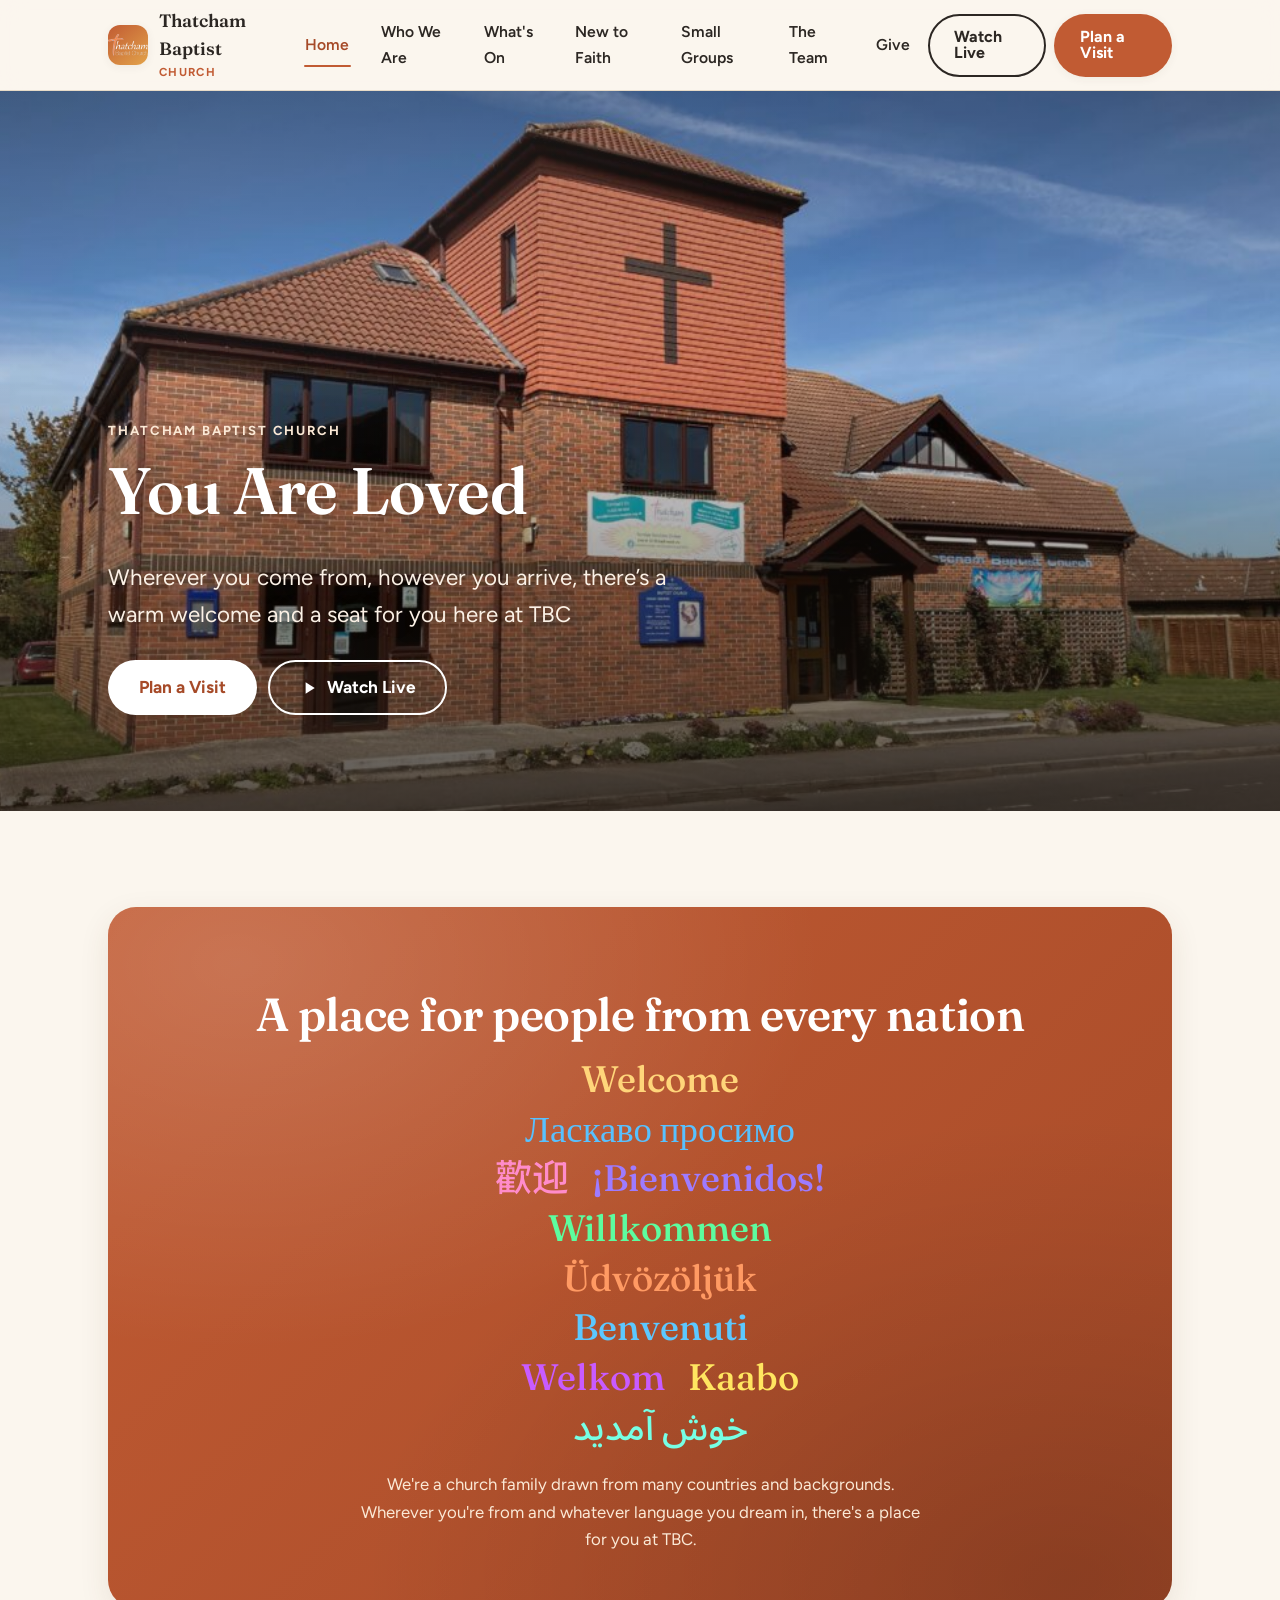
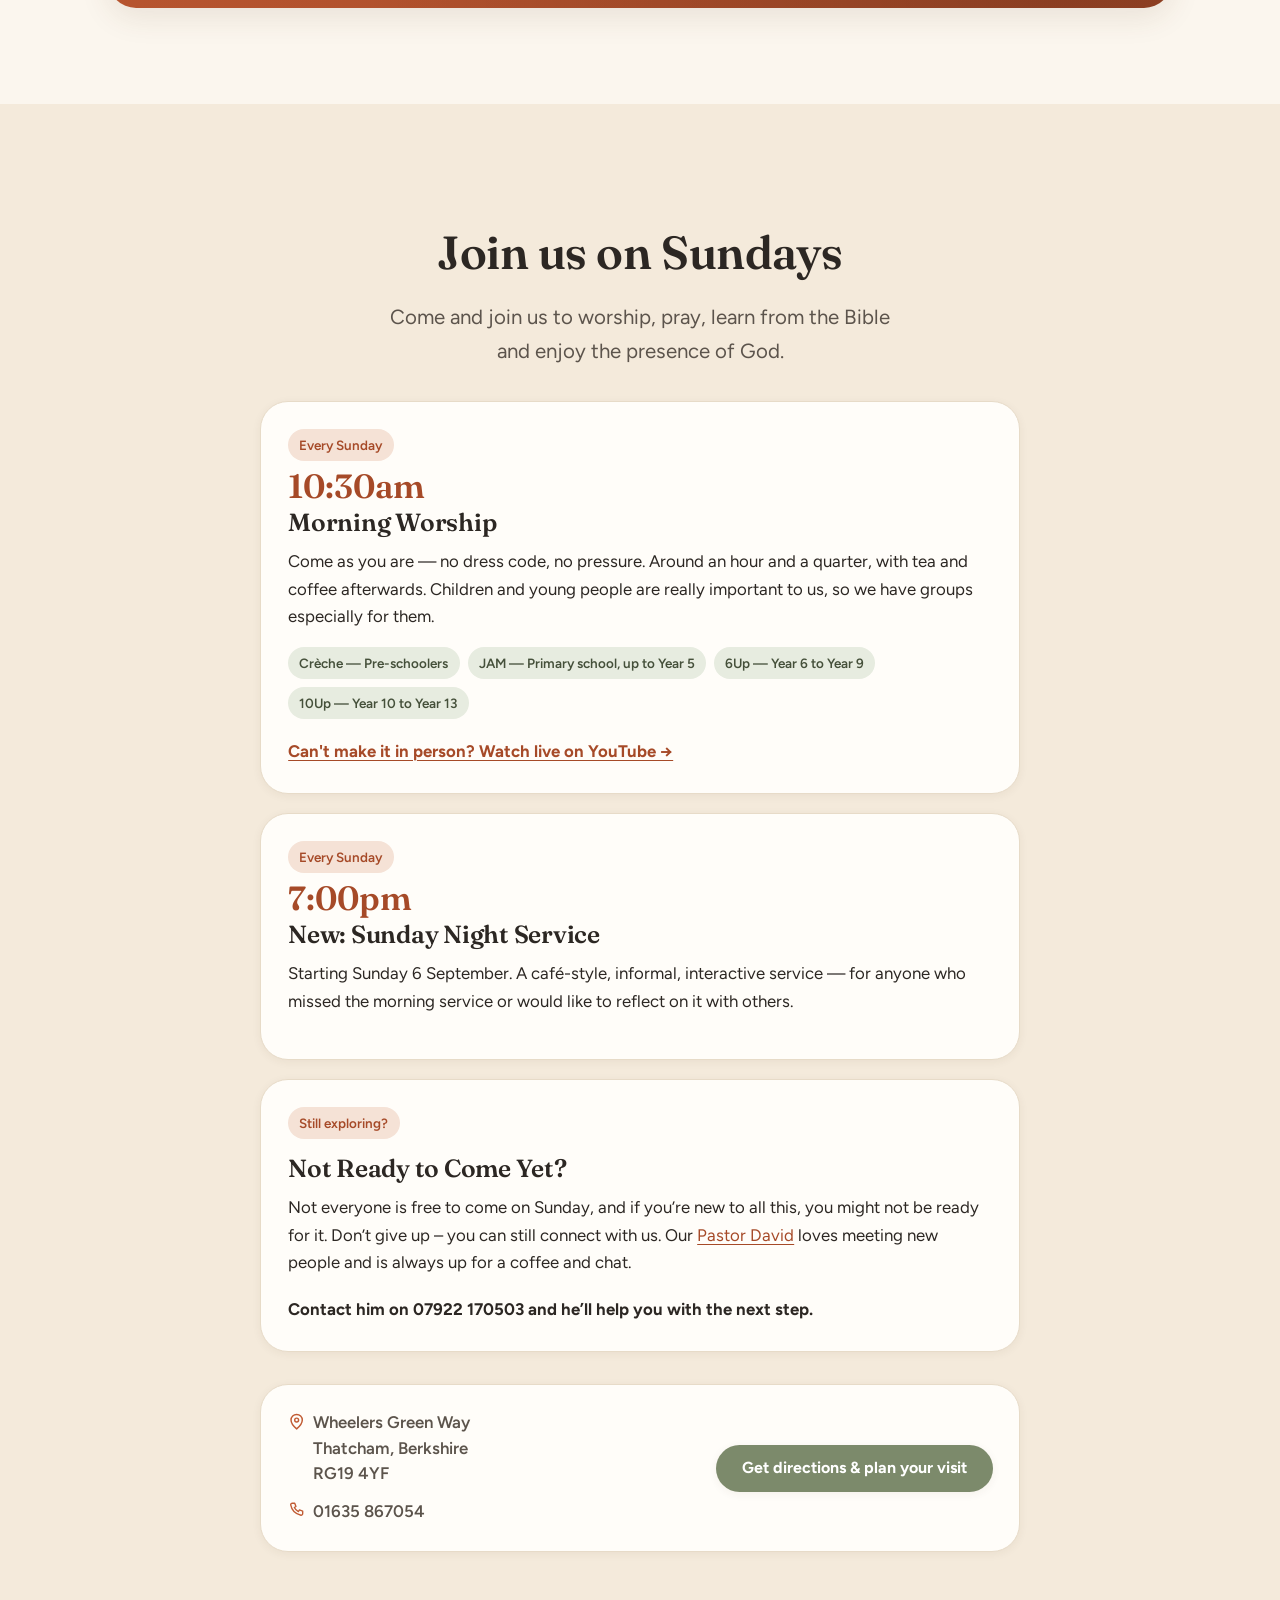
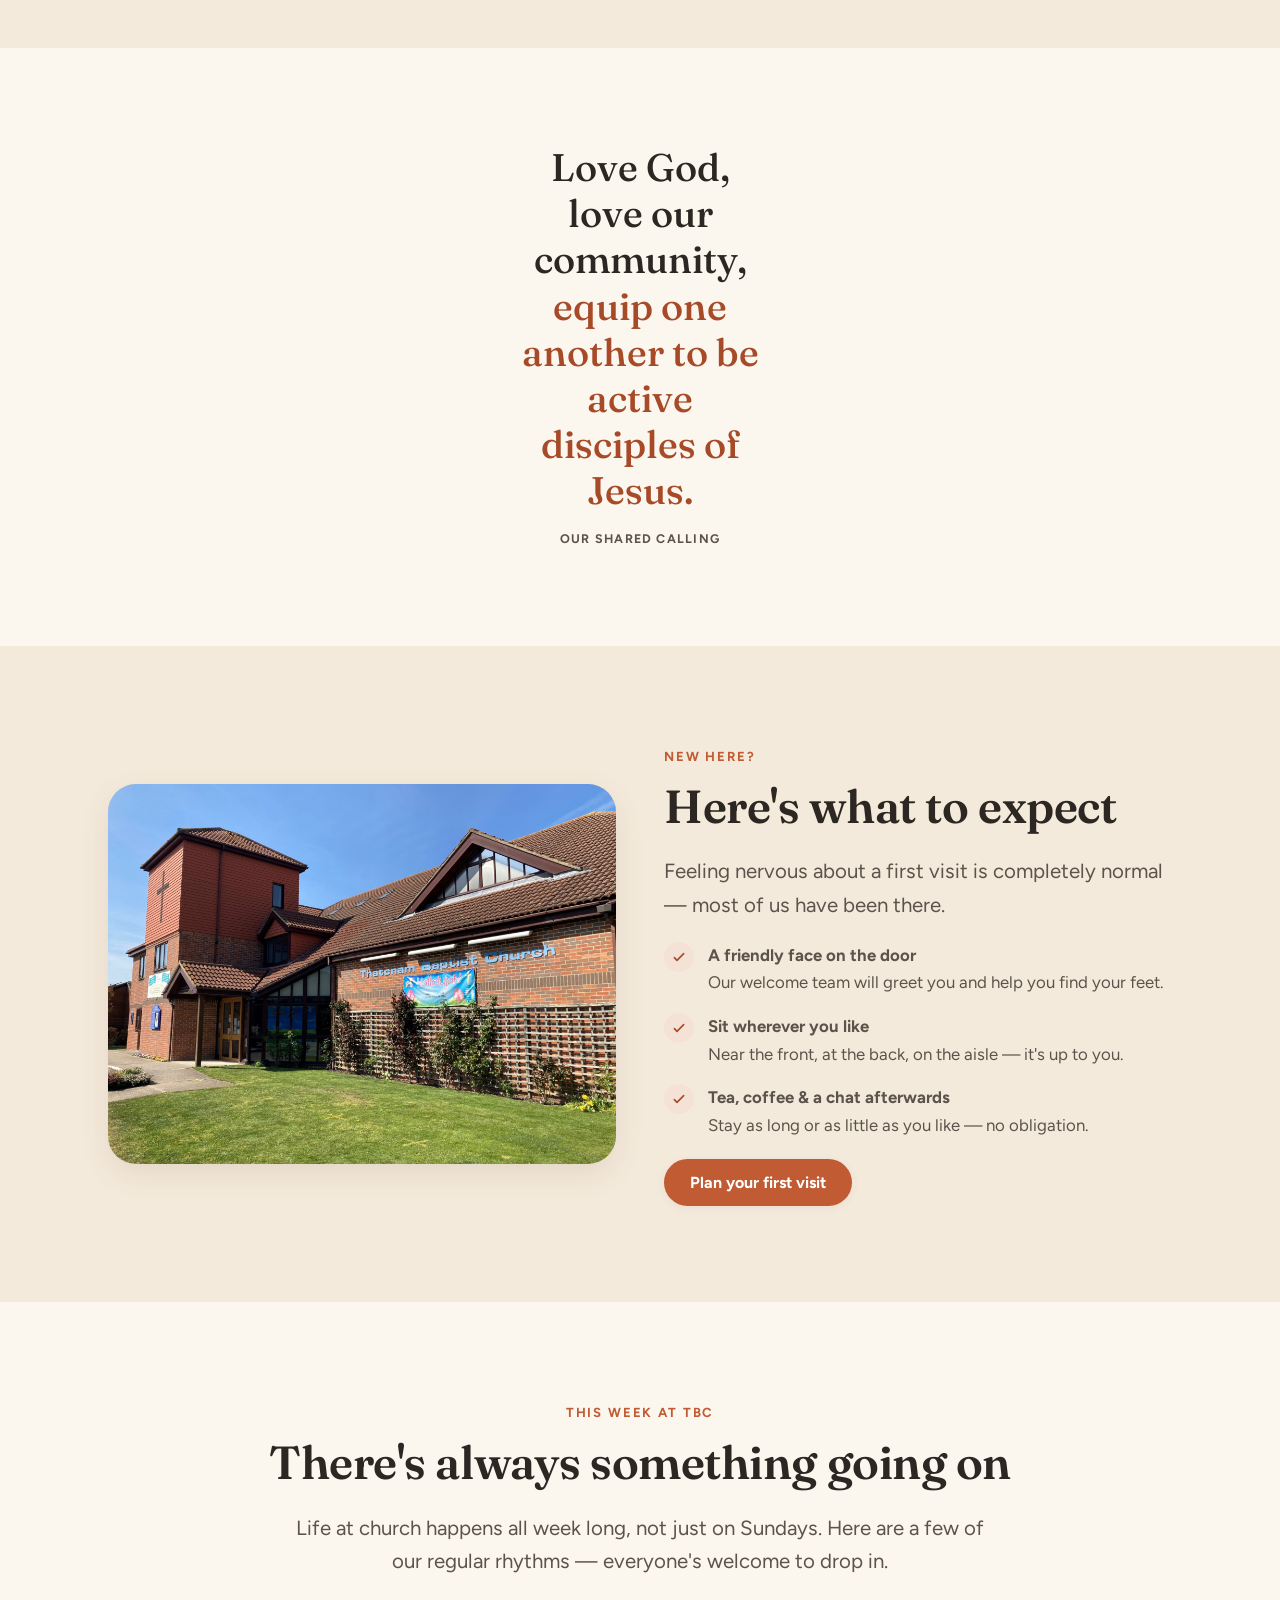
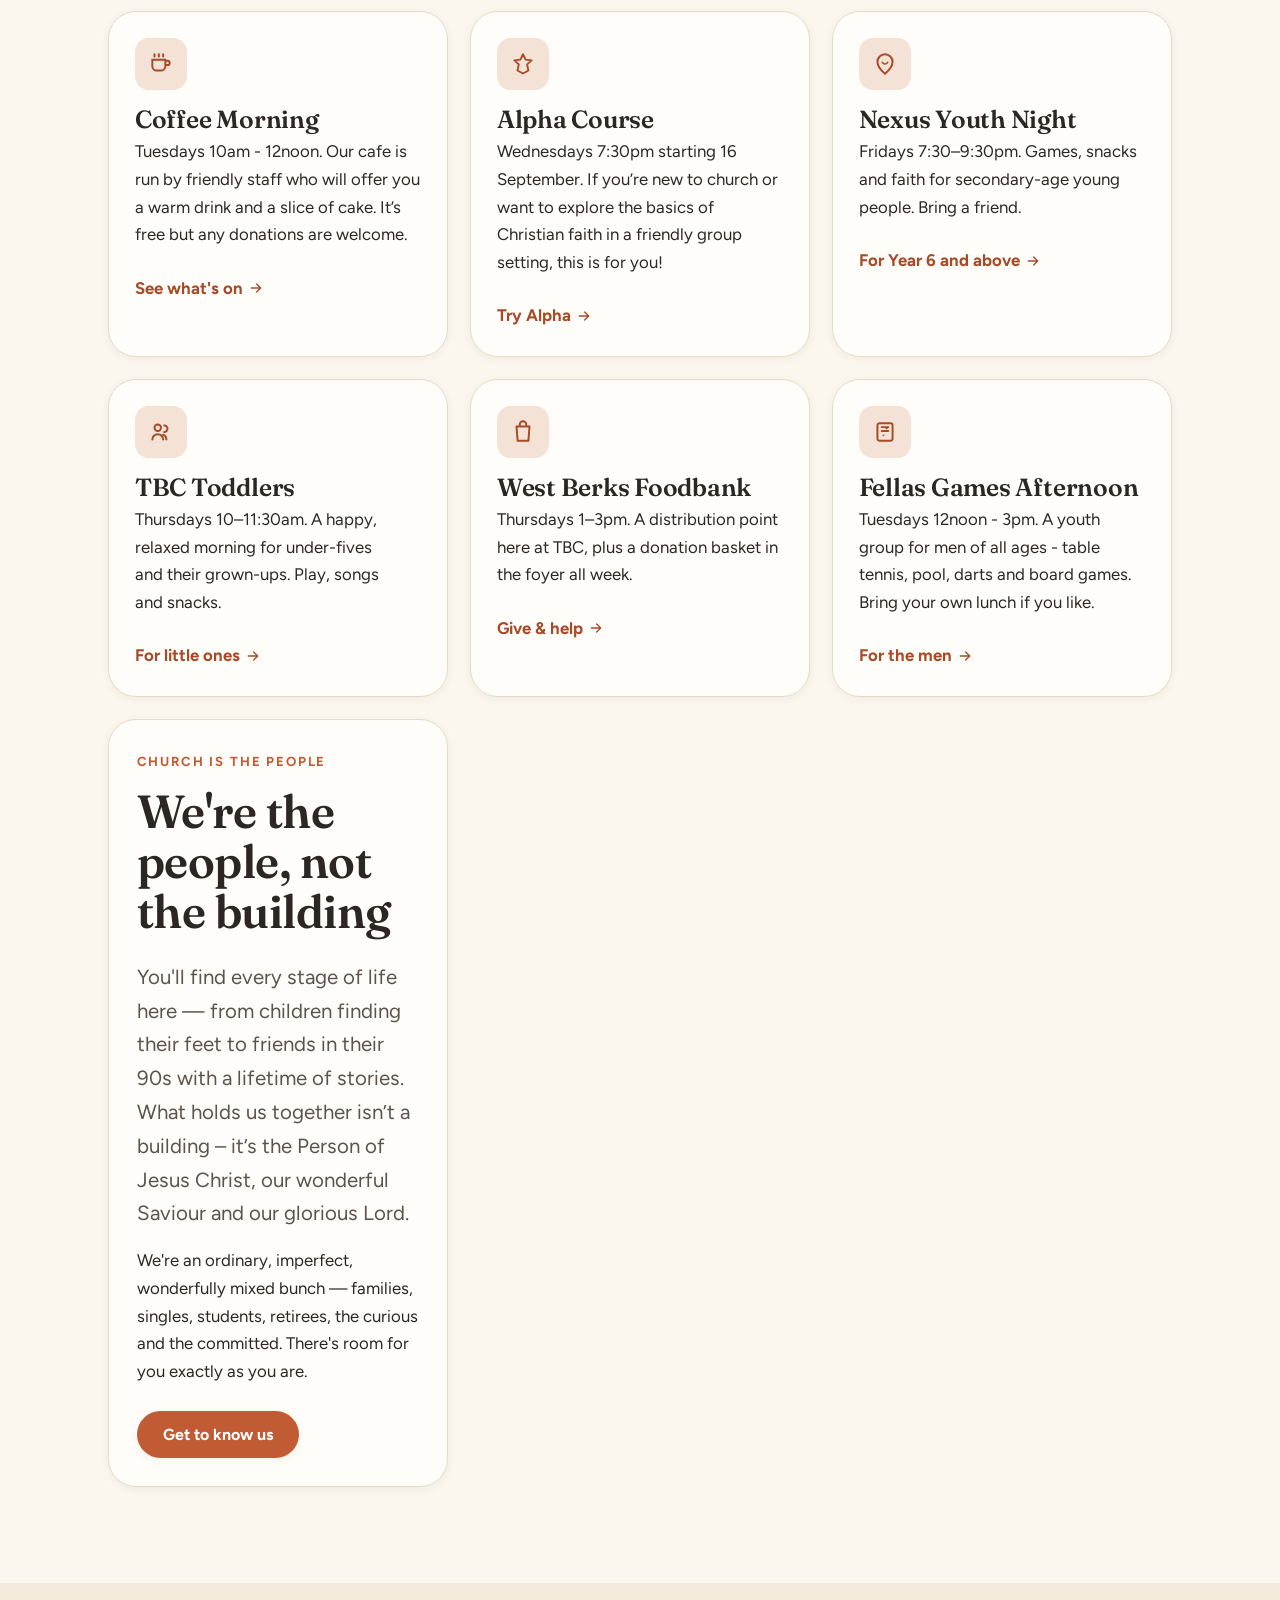
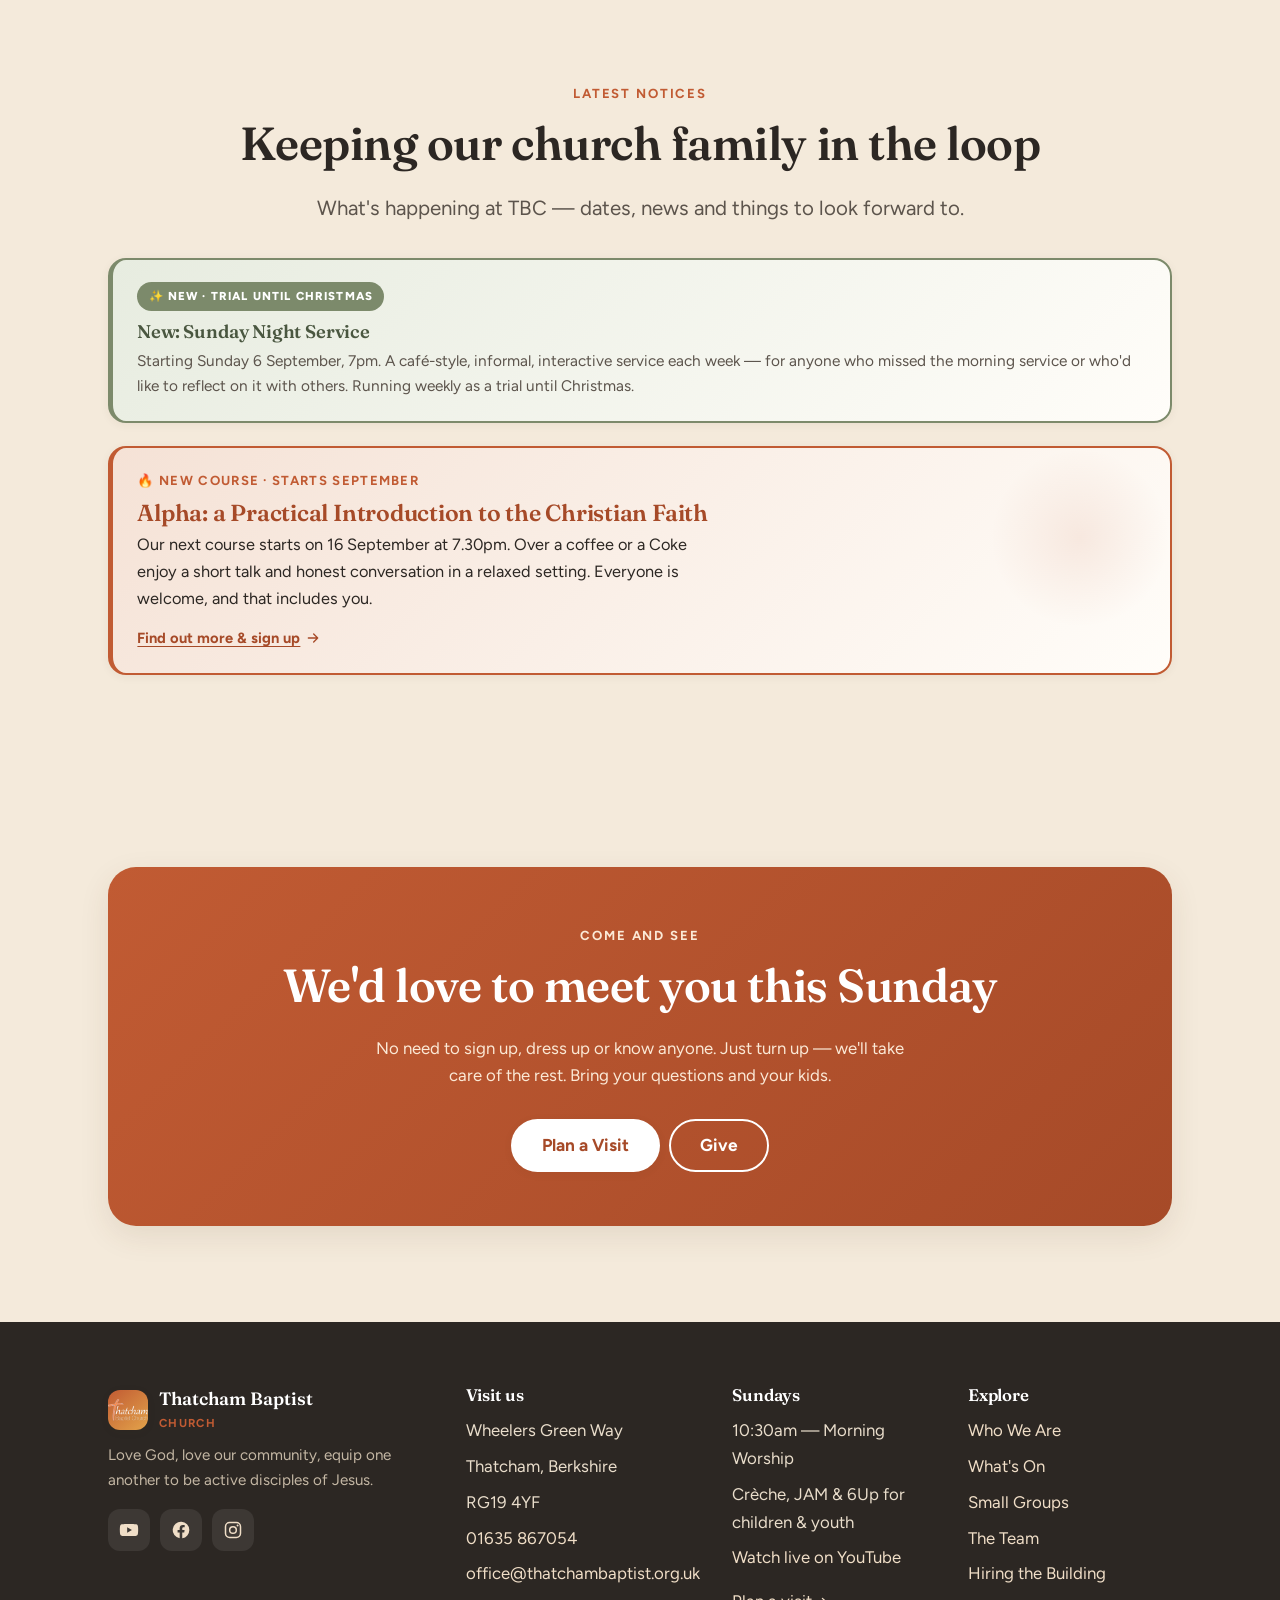
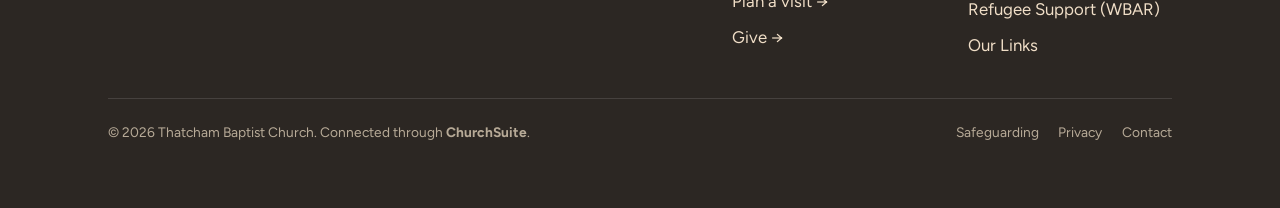
==== index.html @ 0d1cb2c8 "Link coffee/fellas to #tuesday and add #nexus anchor; remove per-event IDs" ====
<!DOCTYPE html>
<html lang="en-GB">

<head>
  <meta charset="UTF-8" />
  <meta name="viewport" content="width=device-width, initial-scale=1" />
  <title>Thatcham Baptist Church — You Are Loved</title>
  <meta name="description"
    content="A warm, welcoming Baptist church in Thatcham, West Berkshire. Sundays 10:30am Morning Worship, livestreamed on YouTube. Come as you are — church is the people, not the building." />
  <meta name="theme-color" content="#FBF6EE" />
  <link rel="preconnect" href="https://fonts.googleapis.com" />
  <link rel="preconnect" href="https://fonts.gstatic.com" crossorigin />
  <link
    href="https://fonts.googleapis.com/css2?family=Fraunces:opsz,wght@9..144,400;9..144,500;9..144,600&family=Figtree:wght@400;500;600;700;800&family=Noto+Sans+Arabic:wght@500;600&family=Noto+Sans+SC:wght@500;600&display=swap"
    rel="stylesheet" />
  <link rel="stylesheet" href="css/styles.css?v=6" />
  <link rel="icon" href="assets/logo/cropped-circle-cropped.png" />
</head>

<body>
  <a class="skip-link" href="#main">Skip to content</a>

  <!-- ================= URGENT NOTICE ================= -->
  <div id="alert-banner" class="alert-banner" role="alert">
    <div class="alert-banner__inner">
      <span class="alert-banner__badge">Notice</span>
      <span class="alert-banner__title">Sunday 19 July: The Church is meeting away today</span>
      <span class="alert-banner__text">Please join us on Sunday 26 July at 10.30am</span>
    </div>
  </div>
  <script>
    (function() {
      var expiry = new Date(2026, 6, 20, 0, 0, 0); // July 20, 2026 00:00 (Month 6 is July)
      if (new Date() >= expiry) {
        var banner = document.getElementById('alert-banner');
        if (banner) banner.style.display = 'none';
      }
    })();
  </script>

  <!-- ================= HEADER ================= -->
  <header class="site-header">
    <div class="wrap site-header__inner">
      <a class="brand" href="index.html" aria-label="Thatcham Baptist Church home">
        <span class="brand__mark" aria-hidden="true">
          <img src="assets/logo/Logo-Orange-White.png" alt="" loading="eager" />
        </span>
        <span>
          <span class="brand__name">Thatcham Baptist</span>
          <span class="brand__sub">Church</span>
        </span>
      </a>

      <nav class="nav" aria-label="Primary">
        <a href="index.html" aria-current="page">Home</a>
        <a href="who-we-are.html">Who We Are</a>
        <a href="whats-on.html">What's On</a>
        <a href="new-to-faith.html">New to Faith</a>
        <a href="small-groups.html">Small Groups</a>
        <a href="team.html">The Team</a>
        <a href="give.html">Give</a>
      </nav>

      <div class="header-cta">
        <a class="btn btn--ghost" href="https://www.youtube.com/@ThatchamBaptistChurch/streams" target="_blank"
          rel="noopener">Watch Live</a>
        <a class="btn" href="visit.html">Plan a Visit</a>
      </div>

      <button class="nav-toggle" aria-label="Open menu" aria-expanded="false" aria-controls="mobile-nav">
        <svg class="icon-open" viewBox="0 0 24 24" fill="none">
          <path d="M4 7h16M4 12h16M4 17h16" stroke="currentColor" stroke-width="2" stroke-linecap="round" />
        </svg>
        <svg class="icon-close" viewBox="0 0 24 24" fill="none">
          <path d="M6 6l12 12M18 6L6 18" stroke="currentColor" stroke-width="2" stroke-linecap="round" />
        </svg>
      </button>
    </div>
    <div class="mobile-nav" id="mobile-nav">
      <a href="index.html" aria-current="page">Home</a>
      <a href="who-we-are.html">Who We Are</a>
      <a href="whats-on.html">What's On</a>
      <a href="new-to-faith.html">New to Faith</a>
      <a href="small-groups.html">Small Groups</a>
      <a href="team.html">The Team</a>
      <a href="give.html">Give</a>
      <div class="mobile-cta">
        <a class="btn" href="visit.html">Plan a Visit</a>
        <a class="btn btn--ghost" href="https://www.youtube.com/@ThatchamBaptistChurch/streams" target="_blank"
          rel="noopener">Watch Live</a>
      </div>
    </div>
  </header>

  <main id="main">

    <!-- ================= HERO ================= -->
    <section class="hero">
      <div class="hero__media">
        <figure class="ph ph--sunrise has-photo">
          <img class="ph__img" src="assets/church/TBC2021_1-1024x768.jpg" alt="Thatcham Baptist Church"
            loading="eager" />
        </figure>
      </div>
      <div class="wrap hero__inner">
        <span class="eyebrow hero__eyebrow">Thatcham Baptist Church</span>
        <h1>You Are Loved</h1>
        <p class="hero__lede">Wherever you come from, however you arrive, there’s a warm welcome and a seat for you here
          at TBC</p>
        <div class="hero__cta">
          <a class="btn btn--lg btn--light" href="visit.html">Plan a Visit</a>
          <a class="btn btn--lg btn--ghost" style="--fg:#fff;border-color:#fff"
            href="https://www.youtube.com/@ThatchamBaptistChurch/streams" target="_blank" rel="noopener">
            <svg class="btn__icon" viewBox="0 0 24 24" fill="none" aria-hidden="true">
              <path d="M8 5v14l11-7z" fill="currentColor" />
            </svg>
            Watch Live
          </a>
        </div>
      </div>
    </section>

    <!-- ================= MULTILINGUAL WELCOME ================= -->
    <section class="section" aria-labelledby="welcome-h">
      <div class="wrap">
        <div class="welcome-band reveal">
          <span class="eyebrow"></span>
          <h2 id="welcome-h">A place for people from every nation</h2>
          <ul class="welcome-words" aria-label="Welcome in several languages">
            <li><span class="lang lang--lead">Welcome</span></li>
            <li><span class="lang" lang="uk">Ласкаво просимо</span></li>
            <li><span class="lang" lang="zh-Hant">歡迎</span></li>
            <li><span class="lang" lang="es">¡Bienvenidos!</span></li>
            <li><span class="lang" lang="de">Willkommen</span></li>
            <li><span class="lang" lang="hu">Üdvözöljük</span></li>
            <li><span class="lang" lang="it">Benvenuti</span></li>
            <li><span class="lang" lang="af">Welkom</span></li>
            <li><span class="lang" lang="yo">Kaabo</span></li>
            <li><span class="lang" lang="fa" dir="rtl">خوش آمدید</span></li>
          </ul>
          <p class="welcome-sub">We're a church family drawn from many countries and backgrounds. Wherever you're from
            and whatever language you dream in, there's a place for you at TBC.</p>
        </div>
      </div>
    </section>

    <!-- ================= SERVICE TIMES ================= -->
    <section class="section bg-sand" aria-labelledby="times-h">
      <div class="wrap">
        <div class="center reveal">
          <span class="eyebrow"></span>
          <h2 id="times-h">Join us on Sundays</h2>
          <p class="lede narrow desktop-break">Come and join us to worship, pray, learn from the Bible <br>and enjoy the presence of God.</p>
        </div>

        <div class="services mt-3" style="grid-template-columns:1fr;max-width:760px;margin-inline:auto">
          <div class="service-card reveal">
            <span class="chip chip--clay">Every Sunday</span>
            <p class="service-card__time" style="margin-top:.6rem">10:30am</p>
            <h3>Morning Worship</h3>
            <p>Come as you are — no dress code, no pressure. Around an hour and a quarter, with tea and coffee afterwards. Children and young people are really important to us, so we have groups especially for them.</p>
            <ul>
              <li class="chip">Crèche — Pre-schoolers</li>
              <li class="chip">JAM — Primary school, up to Year 5</li>
              <li class="chip">6Up — Year 6 to Year 9</li>
              <li class="chip">10Up — Year 10 to Year 13</li>
            </ul>
            <p class="mt-2 mb-0"><a href="https://www.youtube.com/@ThatchamBaptistChurch/streams" target="_blank"
                rel="noopener"><strong>Can't make it in person? Watch live on YouTube →</strong></a></p>
          </div>
          <div class="service-card reveal">
            <span class="chip chip--clay">Every Sunday</span>
            <p class="service-card__time" style="margin-top:.6rem">7:00pm</p>
            <h3>New: Sunday Night Service</h3>
            <p>Starting Sunday 6 September. A café-style, informal, interactive service — for anyone who missed the morning service or would like to reflect on it with others.</p>
          </div>
          <div class="service-card reveal">
            <span class="chip chip--clay">Still exploring?</span>
            <h3>Not Ready to Come Yet?</h3>
            <p>Not everyone is free to come on Sunday, and if you’re new to all this, you might not be ready for it.
              Don’t give up – you can still connect with us. Our <a href="team.html#david-taylor">Pastor David</a> loves
              meeting new people and is always up for a coffee and chat.</p>
            <p class="mt-2 mb-0"><strong>Contact him on 07922 170503 and he’ll help you with the next step.</strong></p>
          </div>
        </div>

        <div class="card mt-3 reveal service-info-card">
          <div class="infoline">
            <span>
              <svg viewBox="0 0 24 24" fill="none">
                <path d="M12 21s-7-5.7-7-11a7 7 0 1114 0c0 5.3-7 11-7 11z" stroke="currentColor" stroke-width="1.8" />
                <circle cx="12" cy="10" r="2.4" stroke="currentColor" stroke-width="1.8" />
              </svg>
              <span class="address-lines">
                <span>Wheelers Green Way</span>
                <span>Thatcham, Berkshire</span>
                <span>RG19 4YF</span>
              </span>
            </span>
            <span><svg viewBox="0 0 24 24" fill="none">
                <path
                  d="M6.6 4h3l1.5 4-2 1.4a11 11 0 005 5l1.4-2 4 1.5v3a2 2 0 01-2.2 2A16 16 0 014.6 6.2 2 2 0 016.6 4z"
                  stroke="currentColor" stroke-width="1.7" stroke-linejoin="round" />
              </svg>01635 867054</span>
          </div>
          <a class="btn btn--sage" href="visit.html">Get directions &amp; plan your visit</a>
        </div>
      </div>
    </section>

    <!-- ================= STRAPLINE ================= -->
    <section class="section">
      <div class="wrap strapline reveal">
        <blockquote>Love God, love our community, <span class="accent">equip one another to be active disciples of
            Jesus.</span></blockquote>
        <cite>Our shared calling</cite>
      </div>
    </section>

    <!-- ================= NEW HERE ================= -->
    <section class="section bg-sand" aria-labelledby="new-h">
      <div class="wrap">
        <div class="feature">
          <figure class="ph ph--grove ratio-4-3 feature__media reveal has-photo">
            <img class="ph__img" src="assets/church/TBC2021_2-2048x1536.jpg" alt="Thatcham Baptist Church"
              loading="lazy" />
          </figure>
          <div class="reveal d1">
            <span class="eyebrow">New here?</span>
            <h2 id="new-h">Here's what to expect</h2>
            <p class="lede">Feeling nervous about a first visit is completely normal — most of us have been there.</p>
            <ul class="checklist mt-2">
              <li><span class="tick"><svg viewBox="0 0 24 24" fill="none">
                    <path d="M5 13l4 4L19 7" stroke="currentColor" stroke-width="2.4" stroke-linecap="round"
                      stroke-linejoin="round" />
                  </svg></span><span><strong>A friendly face on the door</strong>Our welcome team will greet you and
                  help you find your feet.</span></li>
              <li><span class="tick"><svg viewBox="0 0 24 24" fill="none">
                    <path d="M5 13l4 4L19 7" stroke="currentColor" stroke-width="2.4" stroke-linecap="round"
                      stroke-linejoin="round" />
                  </svg></span><span><strong>Sit wherever you like</strong>Near the front, at the back, on the aisle —
                  it's up to you.</span></li>
              <li><span class="tick"><svg viewBox="0 0 24 24" fill="none">
                    <path d="M5 13l4 4L19 7" stroke="currentColor" stroke-width="2.4" stroke-linecap="round"
                      stroke-linejoin="round" />
                  </svg></span><span><strong>Tea, coffee &amp; a chat afterwards</strong>Stay as long or as little as
                  you like — no obligation.</span></li>
            </ul>
            <a class="btn mt-2" href="visit.html">Plan your first visit</a>
          </div>
        </div>
      </div>
    </section>

    <!-- ================= THIS WEEK ================= -->
    <section class="section" aria-labelledby="week-h">
      <div class="wrap">
        <div class="center reveal">
          <span class="eyebrow">This week at TBC</span>
          <h2 id="week-h">There's always something going on</h2>
          <p class="lede narrow">Life at church happens all week long, not just on Sundays. Here are a few of our
            regular rhythms — everyone's welcome to drop in.</p>
        </div>

        <div class="grid grid--3 mt-3">
          <a class="card card--link reveal" href="whats-on.html#tuesday">
            <div class="card__icon"><svg viewBox="0 0 24 24" fill="none">
                <path d="M4 8h12v6a4 4 0 01-4 4H8a4 4 0 01-4-4V8zM16 9h2a2 2 0 010 4h-2M6 3v2M10 3v2M14 3v2"
                  stroke="currentColor" stroke-width="1.8" stroke-linecap="round" />
              </svg></div>
            <h3>Coffee Morning</h3>
            <p>Tuesdays 10am - 12noon.  Our cafe is run by friendly staff who will offer you a warm drink and a slice of cake.  It’s free but any donations are welcome.</p>
            <span class="more mt-1">See what's on <svg viewBox="0 0 24 24" width="16" height="16" fill="none">
                <path d="M5 12h14M13 6l6 6-6 6" stroke="currentColor" stroke-width="2" stroke-linecap="round"
                  stroke-linejoin="round" />
              </svg></span>
          </a>
          <a class="card card--link reveal d1" href="whats-on.html#alpha">
            <div class="card__icon"><svg viewBox="0 0 24 24" fill="none">
                <path d="M12 3l2.4 5 5.6.6-4.2 3.8 1.2 5.6L12 20.8 6.9 18l1.2-5.6L4 8.6 9.6 8z" stroke="currentColor"
                  stroke-width="1.7" stroke-linejoin="round" />
              </svg></div>
            <h3>Alpha Course</h3>
            <p>Wednesdays 7:30pm starting 16 September.  If you’re new to church or want to explore the basics of Christian faith in a friendly group setting, this is for you!</p>
            <span class="more mt-1">Try Alpha <svg viewBox="0 0 24 24" width="16" height="16" fill="none">
                <path d="M5 12h14M13 6l6 6-6 6" stroke="currentColor" stroke-width="2" stroke-linecap="round"
                  stroke-linejoin="round" />
              </svg></span>
          </a>
          <a class="card card--link reveal d2" href="whats-on.html#nexus">
            <div class="card__icon"><svg viewBox="0 0 24 24" fill="none">
                <path d="M12 21s-7-5.7-7-11a7 7 0 1114 0c0 5.3-7 11-7 11z" stroke="currentColor" stroke-width="1.8" />
                <path d="M9.5 10.5s1 1.5 2.5 1.5 2.5-1.5 2.5-1.5" stroke="currentColor" stroke-width="1.6"
                  stroke-linecap="round" />
              </svg></div>
            <h3>Nexus Youth Night</h3>
            <p>Fridays 7:30–9:30pm. Games, snacks and faith for secondary-age young people. Bring a friend.</p>
            <span class="more mt-1">For Year 6 and above <svg viewBox="0 0 24 24" width="16" height="16" fill="none">
                <path d="M5 12h14M13 6l6 6-6 6" stroke="currentColor" stroke-width="2" stroke-linecap="round"
                  stroke-linejoin="round" />
              </svg></span>
          </a>
          <a class="card card--link reveal" href="whats-on.html#thursday">
            <div class="card__icon"><svg viewBox="0 0 24 24" fill="none">
                <circle cx="9" cy="8" r="3" stroke="currentColor" stroke-width="1.8" />
                <path d="M4 19a5 5 0 0110 0M15 6a3 3 0 010 6M17 19a5 5 0 00-3-4.6" stroke="currentColor"
                  stroke-width="1.8" stroke-linecap="round" />
              </svg></div>
            <h3>TBC Toddlers</h3>
            <p>Thursdays 10–11:30am. A happy, relaxed morning for under-fives and their grown-ups. Play, songs and
              snacks.</p>
            <span class="more mt-1">For little ones <svg viewBox="0 0 24 24" width="16" height="16" fill="none">
                <path d="M5 12h14M13 6l6 6-6 6" stroke="currentColor" stroke-width="2" stroke-linecap="round"
                  stroke-linejoin="round" />
              </svg></span>
          </a>
          <a class="card card--link reveal d1" href="whats-on.html#thursday">
            <div class="card__icon"><svg viewBox="0 0 24 24" fill="none">
                <path d="M6 7h12l-1 13H7L6 7zM9 7V5a3 3 0 016 0v2" stroke="currentColor" stroke-width="1.8"
                  stroke-linecap="round" stroke-linejoin="round" />
              </svg></div>
            <h3>West Berks Foodbank</h3>
            <p>Thursdays 1–3pm. A distribution point here at TBC, plus a donation basket in the foyer all week.</p>
            <span class="more mt-1">Give &amp; help <svg viewBox="0 0 24 24" width="16" height="16" fill="none">
                <path d="M5 12h14M13 6l6 6-6 6" stroke="currentColor" stroke-width="2" stroke-linecap="round"
                  stroke-linejoin="round" />
              </svg></span>
          </a>
          <a class="card card--link reveal d2" href="whats-on.html#tuesday">
            <div class="card__icon"><svg viewBox="0 0 24 24" fill="none">
                <path d="M7 4h10a2 2 0 012 2v12a2 2 0 01-2 2H7a2 2 0 01-2-2V6a2 2 0 012-2z" stroke="currentColor"
                  stroke-width="1.8" stroke-linejoin="round" />
                <path d="M9 7.5h6" stroke="currentColor" stroke-width="1.8" stroke-linecap="round" />
                <path d="M9 11h6" stroke="currentColor" stroke-width="1.8" stroke-linecap="round" />
                <path d="M9.5 15.5l.75.75.75-.75.75-.75-.75-.75-.75.75-.75.75z" fill="currentColor" />
                <path d="M14.5 8.5a1 1 0 11-2 0 1 1 0 012 0z" fill="currentColor" />
              </svg></div>
            <h3>Fellas Games Afternoon</h3>
            <p>Tuesdays 12noon - 3pm. A youth group for men of all ages - table tennis, pool, darts and board games.  Bring your own lunch if you like.</p>
            <span class="more mt-1">For the men <svg viewBox="0 0 24 24" width="16" height="16" fill="none">
                <path d="M5 12h14M13 6l6 6-6 6" stroke="currentColor" stroke-width="2" stroke-linecap="round"
                  stroke-linejoin="round" />
              </svg></span>
          </a>
          <div class="service-card reveal">
            <span class="eyebrow">Church is the people</span>
            <h2 id="people-h">We're the people, not the building</h2>
            <p class="lede">You'll find every stage of life here — from children finding their feet to friends in their
              90s with a lifetime of stories. What holds us together isn’t a building – it’s the Person of Jesus Christ,
              our wonderful Saviour and our glorious Lord.</p>
            <p>We're an ordinary, imperfect, wonderfully mixed bunch — families, singles, students, retirees, the
              curious and the committed. There's room for you exactly as you are.</p>
            <a class="btn mt-1" href="who-we-are.html">Get to know us</a>
          </div>
        </div>
      </div>
    </section>
    

    <!-- ================= LATEST NOTICES ================= -->
    <section class="section bg-sand" aria-labelledby="notices-h">
      <div class="wrap">
        <div class="center reveal">
          <span class="eyebrow">Latest notices</span>
          <h2 id="notices-h">Keeping our church family in the loop</h2>
          <p class="lede narrow">What's happening at TBC — dates, news and things to look forward to.</p>
        </div>
        <div class="grid grid--3 mt-3">
          <!-- ===== Sunday Night Service — TIME-LIMITED TRIAL (weekly until Christmas 2025) =====
               To retire after the trial: delete this <article>, or move it into the Sunday
               service-times block on this page if it becomes a permanent service. ===== -->
          <article class="notice-card notice-card--new reveal" style="grid-column: 1 / -1;">
            <span class="notice-card__badge">✨ New · Trial until Christmas</span>
            <h3>New: Sunday Night Service</h3>
            <p>Starting Sunday 6 September, 7pm. A café-style, informal, interactive service each week —
              for anyone who missed the morning service or who'd like to reflect on it with others.
              Running weekly as a trial until Christmas.</p>
          </article>
          <!-- ===== end Sunday Night Service trial ===== -->
          <article class="notice-card notice-card--featured reveal" style="grid-column: 1 / -1;">
            <span class="notice-card__date">🔥 New course · Starts September</span>
            <h3>Alpha: a Practical Introduction to the Christian Faith</h3>
            <p>Our next course starts on 16 September at 7.30pm.  Over a coffee or a Coke enjoy a short talk and honest conversation in a relaxed setting.  Everyone is welcome, and that includes you.</p>
            <a class="more mt-1" href="whats-on.html#alpha" style="display:inline-flex;align-items:center;gap:.3rem">
              Find out more &amp; sign up <svg viewBox="0 0 24 24" width="16" height="16" fill="none">
                <path d="M5 12h14M13 6l6 6-6 6" stroke="currentColor" stroke-width="2" stroke-linecap="round"
                  stroke-linejoin="round" />
              </svg>
            </a>
          </article>
        </div>
      </div>
    </section>

    <!-- ================= LIVE: WHAT'S COMING UP (ChurchSuite calendar feed) ================= -->
    <section class="section" id="coming-up" aria-labelledby="coming-up-h">
      <div class="wrap">
        <div class="center reveal">
          <span class="eyebrow">On the calendar</span>
          <h2 id="coming-up-h">What's coming up</h2>
          <p class="lede narrow">Special events and dates for your diary, straight from our church calendar.</p>
        </div>

        <div id="evh-status" class="sg-status mt-3" aria-live="polite">
          <div class="sg-loading">
            <span class="sg-spinner" aria-hidden="true"></span>
            <p>Loading upcoming events…</p>
          </div>
        </div>

        <div id="ev-home">
          <div class="sg-grid mt-3" id="evh-grid"></div>
        </div>

        <div class="center mt-3 reveal">
          <a class="btn btn--ghost" href="whats-on.html#events">See all events</a>
        </div>
      </div>
    </section>

    <!-- ================= CTA BAND ================= -->
    <section class="section bg-sand">
      <div class="wrap">
        <div class="callout reveal">
          <span class="eyebrow" style="color:#FBE9D6">Come and see</span>
          <h2>We'd love to meet you this Sunday</h2>
          <p>No need to sign up, dress up or know anyone. Just turn up — we'll take care of the rest. Bring your
            questions and your kids.</p>
          <div class="pill-row" style="justify-content:center;margin-top:1.2rem">
            <a class="btn btn--light btn--lg" href="visit.html">Plan a Visit</a>
            <a class="btn btn--ghost btn--lg" style="--fg:#fff;border-color:#fff" href="give.html">Give</a>
          </div>
        </div>
      </div>
    </section>
  </main>

  <!-- ================= FOOTER ================= -->
  <footer class="site-footer">
    <div class="wrap">
      <div class="footer-grid">
        <div class="footer-brand">
          <a class="brand" href="index.html" aria-label="Thatcham Baptist Church home" style="margin-bottom:.6rem">
            <span class="brand__mark" aria-hidden="true"><img src="assets/logo/Logo-Orange-White.png" alt=""
                loading="lazy" /></span>
            <span><span class="brand__name">Thatcham Baptist</span><span class="brand__sub">Church</span></span>
          </a>
          <p>Love God, love our community, equip one another to be active disciples of Jesus.</p>
          <div class="socials">
            <a href="https://www.youtube.com/@ThatchamBaptistChurch" target="_blank" rel="noopener"
              aria-label="YouTube"><svg viewBox="0 0 24 24" fill="currentColor">
                <path
                  d="M23 12s0-3.4-.4-5a2.6 2.6 0 00-1.8-1.8C19 4.7 12 4.7 12 4.7s-7 0-8.8.5A2.6 2.6 0 001.4 7C1 8.6 1 12 1 12s0 3.4.4 5a2.6 2.6 0 001.8 1.8c1.8.5 8.8.5 8.8.5s7 0 8.8-.5A2.6 2.6 0 0022.6 17c.4-1.6.4-5 .4-5zM9.8 15.3V8.7l5.7 3.3-5.7 3.3z" />
              </svg></a>
            <a href="https://www.facebook.com/thatchambaptist" target="_blank" rel="noopener" aria-label="Facebook"><svg
                viewBox="0 0 24 24" fill="currentColor">
                <path
                  d="M22 12a10 10 0 10-11.6 9.9v-7H7.9V12h2.5V9.8c0-2.5 1.5-3.9 3.8-3.9 1.1 0 2.2.2 2.2.2v2.5h-1.3c-1.2 0-1.6.8-1.6 1.6V12h2.8l-.4 2.9h-2.4v7A10 10 0 0022 12z" />
              </svg></a>
            <a href="https://www.instagram.com/thatchambaptist" target="_blank" rel="noopener"
              aria-label="Instagram"><svg viewBox="0 0 24 24" fill="none">
                <rect x="3" y="3" width="18" height="18" rx="5" stroke="currentColor" stroke-width="1.8" />
                <circle cx="12" cy="12" r="4" stroke="currentColor" stroke-width="1.8" />
                <circle cx="17.5" cy="6.5" r="1.2" fill="currentColor" />
              </svg></a>
          </div>
        </div>

        <div>
          <h4>Visit us</h4>
          <ul>
            <li>Wheelers Green Way</li>
            <li>Thatcham, Berkshire</li>
            <li>RG19 4YF</li>
            <li><a href="tel:+441635867054">01635 867054</a></li>
            <li><a href="mailto:office@thatchambaptist.org.uk">office@thatchambaptist.org.uk</a></li>
          </ul>
        </div>

        <div>
          <h4>Sundays</h4>
          <ul>
            <li>10:30am — Morning Worship</li>
            <li>Crèche, JAM &amp; 6Up for children &amp; youth</li>
            <li><a href="https://www.youtube.com/@ThatchamBaptistChurch/streams" target="_blank" rel="noopener">Watch
                live on YouTube</a></li>
            <li style="margin-top:.5rem"><a href="visit.html">Plan a visit &rarr;</a></li>
            <li><a href="give.html">Give &rarr;</a></li>
          </ul>
        </div>

        <div>
          <h4>Explore</h4>
          <ul>
            <li><a href="who-we-are.html">Who We Are</a></li>
            <li><a href="whats-on.html">What's On</a></li>
            <li><a href="small-groups.html">Small Groups</a></li>
            <li><a href="team.html">The Team</a></li>
            <li><a href="hiring.html">Hiring the Building</a></li>
            <li><a href="wbar.html">Refugee Support (WBAR)</a></li>
            <li><a href="links.html">Our Links</a></li>
          </ul>
        </div>
      </div>

      <div class="footer-bottom">
        <span>&copy; <span data-year>2026</span> Thatcham Baptist Church. Connected through
          <strong>ChurchSuite</strong>.</span>
        <span class="links">
          <a href="safeguarding.html">Safeguarding</a>
          <a href="privacy.html">Privacy</a>
          <a href="visit.html">Contact</a>
        </span>
      </div>
    </div>
  </footer>

  <!-- ================= MOBILE ACTION BAR ================= -->
  <nav class="action-bar" aria-label="Quick actions">
    <a href="visit.html" class="is-primary">
      <svg viewBox="0 0 24 24" fill="none">
        <path d="M12 21s-7-5.7-7-11a7 7 0 1114 0c0 5.3-7 11-7 11z" stroke="currentColor" stroke-width="1.8" />
        <circle cx="12" cy="10" r="2.4" stroke="currentColor" stroke-width="1.8" />
      </svg>
      Plan a Visit
    </a>
    <a href="https://www.youtube.com/@ThatchamBaptistChurch/streams" target="_blank" rel="noopener">
      <svg viewBox="0 0 24 24" fill="none">
        <path d="M8 5v14l11-7z" fill="currentColor" />
      </svg>
      Watch Live
    </a>
    <a href="give.html">
      <svg viewBox="0 0 24 24" fill="none">
        <path d="M12 21s-8-4.9-8-11a4.5 4.5 0 018-2.8A4.5 4.5 0 0120 10c0 6.1-8 11-8 11z" stroke="currentColor"
          stroke-width="1.8" stroke-linejoin="round" />
      </svg>
      Give
    </a>
  </nav>

  <script src="js/main.js?v=6"></script>
  <script src="js/feed-common.js?v=6"></script>
  <script src="js/events.js?v=6"></script>
</body>

</html>
---- css/styles.css ----
/* =====================================================================
   Thatcham Baptist Church — redesign demo
   Design system + components. Mobile-first.
   "Church is the people, not the building."
   ===================================================================== */

/* ---------- Design tokens ---------- */
:root {
  /* Warm, natural palette — soft earth tones + one confident accent */
  --cream:        #FBF6EE;   /* page background */
  --cream-2:      #F4EADB;   /* soft sand, alt sections */
  --card:         #FFFDF9;   /* card surface */
  --ink:          #2C2723;   /* warm near-black text (not heavy black) */
  --ink-soft:     #5C544C;   /* secondary text */
  --line:         #E7DBC8;   /* hairlines / borders */

  --clay:         #C15B33;   /* confident accent — warm terracotta */
  --clay-dark:    #A64A28;   /* accent hover */
  --clay-soft:    #F5E2D6;   /* accent tint bg */
  --honey:        #E3A34A;   /* warm secondary */
  --sage:         #7C8A6B;   /* gentle green for balance */
  --sage-soft:    #E7ECE0;

  --radius:       18px;
  --radius-lg:    28px;
  --radius-pill:  999px;

  --shadow-sm:    0 2px 10px rgba(65, 45, 25, .06);
  --shadow:       0 10px 30px rgba(85, 55, 25, .10);
  --shadow-lg:    0 24px 60px rgba(80, 50, 20, .16);

  --maxw:         1140px;
  --gutter:       clamp(1.1rem, 4vw, 2.4rem);

  --font-body:    "Figtree", ui-sans-serif, system-ui, -apple-system, "Segoe UI", Roboto, Helvetica, Arial, sans-serif;
  --font-display: "Fraunces", Georgia, "Times New Roman", serif;

  --ease:         cubic-bezier(.22, 1, .36, 1);
}

/* ---------- Reset-ish ---------- */
*, *::before, *::after { box-sizing: border-box; }
html { -webkit-text-size-adjust: 100%; scroll-behavior: smooth; }
@media (prefers-reduced-motion: reduce) {
  html { scroll-behavior: auto; }
  * { animation-duration: .001ms !important; transition-duration: .001ms !important; }
}
body {
  margin: 0;
  font-family: var(--font-body);
  color: var(--ink);
  background: var(--cream);
  line-height: 1.65;
  font-size: 1.05rem;
  -webkit-font-smoothing: antialiased;
  text-rendering: optimizeLegibility;
  overflow-x: hidden;
}
img, svg { max-width: 100%; display: block; }
a { color: var(--clay-dark); text-decoration-thickness: 1px; text-underline-offset: 3px; }
h1, h2, h3, h4 {
  font-family: var(--font-display);
  font-weight: 600;
  line-height: 1.08;
  letter-spacing: -0.01em;
  color: var(--ink);
  margin: 0 0 .5em;
}
h1 { font-size: clamp(2.3rem, 7vw, 4.1rem); font-optical-sizing: auto; }
h2 { font-size: clamp(1.8rem, 4.6vw, 2.9rem); }
h3 { font-size: clamp(1.25rem, 2.6vw, 1.55rem); }
p  { margin: 0 0 1rem; text-wrap: pretty; -webkit-text-wrap: pretty; }
:focus-visible { outline: 3px solid var(--clay); outline-offset: 3px; border-radius: 6px; }

/* ---------- Layout helpers ---------- */
.wrap { width: 100%; max-width: var(--maxw); margin-inline: auto; padding-inline: var(--gutter); }
.section { padding-block: clamp(3.2rem, 8vw, 6rem); }
.section--tight { padding-block: clamp(2.2rem, 5vw, 3.4rem); }
.bg-sand   { background: var(--cream-2); }
.bg-sage   { background: var(--sage-soft); }
.center    { text-align: center; }
.narrow    { max-width: 720px; margin-inline: auto; }
.eyebrow {
  display: inline-block;
  font-family: var(--font-body);
  font-weight: 700;
  font-size: .82rem;
  letter-spacing: .14em;
  text-transform: uppercase;
  color: var(--clay);
  margin-bottom: .9rem;
}
.lede { font-size: clamp(1.1rem, 2.2vw, 1.28rem); color: var(--ink-soft); }
.desktop-break br { display: none; }
@media (min-width: 940px) {
  .desktop-break br { display: inline; }
}
.skip-link {
  position: absolute; left: -999px; top: .5rem; z-index: 200;
  background: var(--ink); color: #fff; padding: .7rem 1.1rem; border-radius: 10px;
}
.skip-link:focus { left: .5rem; }

/* ---------- Buttons ---------- */
.btn {
  --bg: var(--clay); --fg: #fff;
  display: inline-flex; align-items: center; justify-content: center; gap: .5rem;
  font-family: var(--font-body); font-weight: 700; font-size: 1rem;
  padding: .85rem 1.5rem; border-radius: var(--radius-pill);
  background: var(--bg); color: var(--fg); border: 2px solid transparent;
  cursor: pointer; text-decoration: none; line-height: 1;
  transition: transform .25s var(--ease), background .2s var(--ease), box-shadow .25s var(--ease);
  box-shadow: var(--shadow-sm);
}
.btn:hover { transform: translateY(-2px); background: var(--clay-dark); box-shadow: var(--shadow); }
.btn:active { transform: translateY(0); }
.btn--ghost { --bg: transparent; --fg: var(--ink); border-color: var(--ink); box-shadow: none; }
.btn--ghost:hover { --bg: var(--ink); --fg: #fff; background: var(--ink); }
.btn--light { --bg: #fff; --fg: var(--clay-dark); }
.btn--light:hover { background: #fff; color: var(--clay-dark); }
.btn--sage { --bg: var(--sage); }
.btn--sage:hover { background: #6a785b; }
.btn--lg { font-size: 1.08rem; padding: 1rem 1.8rem; }
.btn__icon { width: 1.15em; height: 1.15em; }

/* ---------- Header ---------- */
.site-header {
  position: sticky; top: 0; z-index: 100;
  background: rgba(251, 246, 238, .82);
  backdrop-filter: saturate(1.4) blur(12px);
  -webkit-backdrop-filter: saturate(1.4) blur(12px);
  border-bottom: 1px solid var(--line);
}
.site-header__inner {
  display: flex; align-items: center; gap: 1rem;
  min-height: 66px; padding-block: .5rem;
}
.brand { display: flex; align-items: center; gap: .65rem; text-decoration: none; margin-right: auto; }
.brand__mark {
  width: 40px; height: 40px; flex: none; border-radius: 12px;
  background: linear-gradient(140deg, var(--clay), var(--honey));
  display: grid; place-items: center; color: #fff; box-shadow: var(--shadow-sm);
}
.brand__mark svg { width: 22px; height: 22px; }
.brand__name { font-family: var(--font-display); font-weight: 600; font-size: 1.12rem; color: var(--ink); line-height: 1.05; }
.brand__sub  { display: block; font-family: var(--font-body); font-size: .72rem; letter-spacing: .12em; text-transform: uppercase; color: var(--clay); font-weight: 700; }

.nav { display: none; }
.nav a {
  font-weight: 600; color: var(--ink); text-decoration: none; font-size: .98rem;
  padding: .4rem .1rem; position: relative;
}
.nav a::after {
  content: ""; position: absolute; left: 0; right: 0; bottom: -2px; height: 2px;
  background: var(--clay); border-radius: 2px; transform: scaleX(0); transform-origin: left;
  transition: transform .25s var(--ease);
}
.nav a:hover::after, .nav a[aria-current="page"]::after { transform: scaleX(1); }
.nav a[aria-current="page"] { color: var(--clay-dark); }

.header-cta { display: none; gap: .55rem; }

.nav-toggle {
  margin-left: auto; width: 46px; height: 46px; display: grid; place-items: center;
  background: var(--card); border: 1px solid var(--line); border-radius: 12px; cursor: pointer;
  color: var(--ink); box-shadow: var(--shadow-sm);
}
.nav-toggle svg { width: 24px; height: 24px; }
.nav-toggle .icon-close { display: none; }
.nav-toggle[aria-expanded="true"] .icon-open { display: none; }
.nav-toggle[aria-expanded="true"] .icon-close { display: block; }

/* Mobile drawer */
.mobile-nav {
  display: none;
  border-top: 1px solid var(--line);
  background: var(--cream);
  padding: .6rem var(--gutter) 1.4rem;
}
.mobile-nav.open { display: block; animation: drop .3s var(--ease); }
@keyframes drop { from { opacity: 0; transform: translateY(-8px); } to { opacity: 1; transform: none; } }
.mobile-nav a {
  display: block; padding: .95rem .4rem; font-weight: 600; font-size: 1.12rem;
  color: var(--ink); text-decoration: none; border-bottom: 1px solid var(--line);
}
.mobile-nav a[aria-current="page"] { color: var(--clay-dark); }
.mobile-nav .mobile-cta { display: flex; flex-wrap: wrap; gap: .6rem; margin-top: 1.1rem; }
.mobile-nav .mobile-cta .btn { flex: 1 1 auto; }

@media (min-width: 940px) {
  .nav { display: flex; gap: clamp(1rem, 2.2vw, 1.9rem); align-items: center; }
  .header-cta { display: flex; }
  .nav-toggle { display: none; }
}

/* ---------- Mobile sticky action bar (the 3 money actions) ---------- */
.action-bar {
  position: fixed; left: 0; right: 0; bottom: 0; z-index: 90;
  display: grid; grid-template-columns: repeat(3, 1fr); gap: 0;
  background: rgba(44, 39, 35, .96);
  backdrop-filter: blur(8px);
  border-top: 1px solid rgba(255,255,255,.08);
  padding: .35rem .35rem calc(.35rem + env(safe-area-inset-bottom, 0));
}
.action-bar a {
  display: flex; flex-direction: column; align-items: center; gap: .18rem;
  padding: .5rem .3rem; text-decoration: none; color: #F4EADB;
  font-size: .78rem; font-weight: 700; border-radius: 12px;
}
.action-bar a svg { width: 22px; height: 22px; }
.action-bar a:active { background: rgba(255,255,255,.08); }
.action-bar a.is-primary { color: var(--honey); }
body { padding-bottom: 74px; } /* room for bar on mobile */
@media (min-width: 940px) {
  .action-bar { display: none; }
  body { padding-bottom: 0; }
}

/* ---------- Placeholder image blocks ---------- */
.ph {
  position: relative; margin: 0; border-radius: var(--radius-lg); overflow: hidden;
  background: linear-gradient(135deg, var(--honey), var(--clay));
  box-shadow: var(--shadow);
  isolation: isolate;
}
.ph::after { /* subtle grain/vignette */
  content: ""; position: absolute; inset: 0;
  background: radial-gradient(120% 120% at 20% 10%, rgba(255,255,255,.28), transparent 45%),
              radial-gradient(120% 120% at 90% 90%, rgba(0,0,0,.22), transparent 55%);
  z-index: 1; pointer-events: none;
}
.ph__art { position: absolute; inset: 0; display: grid; place-items: center; z-index: 0; }
.ph__art svg { width: 46%; height: auto; opacity: .9; }
.ph__note {
  position: absolute; left: .7rem; bottom: .7rem; z-index: 2;
  background: rgba(44,39,35,.72); color: #FBF6EE;
  font-size: .72rem; font-weight: 600; letter-spacing: .01em;
  padding: .35rem .7rem; border-radius: var(--radius-pill);
  backdrop-filter: blur(4px);
}
/* palette variants for variety */
.ph--sunrise { background: linear-gradient(135deg, #F0B455, #C15B33); }
.ph--grove   { background: linear-gradient(135deg, #9CAE84, #5F6E4C); }
.ph--dusk    { background: linear-gradient(135deg, #C15B33, #7A4E63); }
.ph--sand    { background: linear-gradient(135deg, #E9C88F, #C98F55); }
.ph--slate   { background: linear-gradient(135deg, #8A98A6, #4E5B69); }
/* Real photo filling a placeholder frame */
.ph__img { position: absolute; inset: 0; width: 100%; height: 100%; object-fit: cover; object-position: center 16%; transform: scale(1.05); transform-origin: center center; background: #e7dbc8; z-index: 0; }
.photo-soft { filter: saturate(.88) brightness(.97) contrast(.98); }
.alpha-photo .ph__img { transform: none; object-fit: contain; object-position: center center; background: #f7efe6; }
.ph.has-photo { background: #E7DBC8; }
.ph.has-photo::after { background: none; }
.hero__media .ph.has-photo::after {
  background: linear-gradient(180deg, rgba(28,20,14,.34) 0%, rgba(28,20,14,.12) 40%, rgba(24,17,11,.72) 100%),
              radial-gradient(120% 90% at 15% 10%, rgba(255,255,255,.14), transparent 50%);
}
.person__photo img { position: absolute; inset: 0; width: 100%; height: 100%; object-fit: cover; object-position: center top; z-index: 0; }
.map-frame { display: block; width: 100%; aspect-ratio: 4 / 3; border: 0; border-radius: var(--radius-lg); box-shadow: var(--shadow); background: #E7DBC8; }
.card__icon--photo { padding: 0; overflow: hidden; }
.card__icon--photo img { width: 100%; height: 100%; object-fit: cover; object-position: center top; }

.ratio-16-9 { aspect-ratio: 16 / 9; }
.ratio-4-3  { aspect-ratio: 4 / 3; }
.ratio-1-1  { aspect-ratio: 1 / 1; }
.ratio-3-4  { aspect-ratio: 3 / 4; }

/* ---------- Hero ---------- */
.hero { position: relative; overflow: hidden; }
.hero__media { position: absolute; inset: 0; z-index: 0; }
.hero__media .ph { height: 100%; width: 100%; border-radius: 0; box-shadow: none; }
.hero__media .ph::after {
  background: linear-gradient(180deg, rgba(30,22,16,.10) 0%, rgba(30,22,16,.04) 40%, rgba(24,17,11,.28) 100%),
              radial-gradient(120% 90% at 15% 10%, rgba(255,255,255,.06), transparent 50%);
}
/* Position the hero photo slightly higher for better composition */
.hero__media .ph__img { object-position: center 18% !important; }
.hero__inner {
  position: relative; z-index: 2;
  min-height: min(86vh, 720px);
  display: flex; flex-direction: column; justify-content: flex-end;
  padding-block: clamp(3rem, 10vw, 6rem);
  color: #fff;
}
.hero__eyebrow { color: #FBE9D6; }
.hero h1 { color: #fff; text-shadow: 0 2px 30px rgba(0,0,0,.28); max-width: 15ch; }
.hero__lede { color: #FBF1E6; font-size: clamp(1.1rem, 2.4vw, 1.4rem); max-width: 40ch; margin-bottom: 1.6rem; text-shadow: 0 2px 20px rgba(0,0,0,.35); }
.hero__cta { display: flex; flex-wrap: wrap; gap: .7rem; }
.hero__note { position: absolute; right: .7rem; bottom: .7rem; z-index: 3; }

/* Page hero (interior pages) — simpler band */
.pagehero { background: var(--cream-2); border-bottom: 1px solid var(--line); }
.pagehero .wrap { padding-block: clamp(2.6rem, 7vw, 4.6rem); }
.pagehero h1 { max-width: 18ch; }
.pagehero p { max-width: 55ch; }

/* ---------- Cards & grids ---------- */
.grid { display: grid; gap: 1.4rem; }
.grid--2 { grid-template-columns: 1fr; }
.grid--3 { grid-template-columns: 1fr; }
.grid--4 { grid-template-columns: 1fr; }
@media (min-width: 620px) {
  .grid--2 { grid-template-columns: repeat(2, 1fr); }
  .grid--3 { grid-template-columns: repeat(2, 1fr); }
  .grid--4 { grid-template-columns: repeat(2, 1fr); }
}
@media (min-width: 940px) {
  .grid--3 { grid-template-columns: repeat(3, 1fr); }
  .grid--4 { grid-template-columns: repeat(4, 1fr); }
}

.card {
  background: var(--card); border: 1px solid var(--line); border-radius: var(--radius-lg);
  padding: 1.6rem; box-shadow: var(--shadow-sm);
  transition: transform .3s var(--ease), box-shadow .3s var(--ease), border-color .3s var(--ease);
}
.card:hover { transform: translateY(-4px); box-shadow: var(--shadow); border-color: #dcccb2; }
.card h3 { margin-bottom: .35rem; }
.card p:last-child { margin-bottom: 0; }
.card__icon {
  width: 52px; height: 52px; border-radius: 14px; display: grid; place-items: center;
  background: var(--clay-soft); color: var(--clay-dark); margin-bottom: 1rem;
}
.card__icon svg { width: 26px; height: 26px; }
.card--link { text-decoration: none; color: inherit; display: block; }
.card--link .more { color: var(--clay-dark); font-weight: 700; display: inline-flex; align-items: center; gap: .3rem; }
.card--link:hover .more { gap: .55rem; }

/* Feature (image + text) */
.feature { display: grid; gap: clamp(1.6rem, 4vw, 3rem); align-items: center; }
.feature--single { max-width: min(960px, 100%); margin-inline: auto; width: 100%; }
@media (min-width: 860px) {
  .feature { grid-template-columns: 1fr 1fr; }
  .feature--reverse .feature__media { order: 2; }
}

/* ---------- Service times block ---------- */
.services {
  display: grid; gap: 1.2rem; grid-template-columns: 1fr;
}
@media (min-width: 720px) { .services { grid-template-columns: 1fr 1fr; } }
.service-card {
  background: var(--card); border: 1px solid var(--line); border-radius: var(--radius-lg);
  padding: 1.7rem; box-shadow: var(--shadow-sm); position: relative;
}
.service-card__time {
  font-family: var(--font-display); font-size: 2.1rem; color: var(--clay-dark); line-height: 1;
  margin-bottom: .3rem; font-weight: 600;
}
.service-card ul { margin: .8rem 0 0; padding: 0; list-style: none; display: flex; flex-wrap: wrap; gap: .5rem; }
.service-card > .chip + h3 { margin-top: 1rem; }
.chip {
  display: inline-flex; align-items: center; gap: .35rem;
  background: var(--sage-soft); color: #45503a; font-weight: 600; font-size: .84rem;
  padding: .3rem .7rem; border-radius: var(--radius-pill);
}
.chip--clay { background: var(--clay-soft); color: var(--clay-dark); }

/* Info strip (address / phone / live) */
.infoline { display: grid; gap: .75rem 1.5rem; align-items: start; color: var(--ink-soft); font-weight: 600; grid-template-columns: 1fr; }
.infoline span { display: inline-flex; align-items: flex-start; gap: .45rem; }
.infoline svg { width: 1.15em; height: 1.15em; color: var(--clay); margin-top: .1rem; }
.infoline .address-lines { display: grid; gap: .15rem; }
.infoline .address-lines span { display: block; line-height: 1.4; }
.service-info-card { max-width: 760px; margin-inline: auto; display: grid; grid-template-columns: 1fr auto; gap: 1rem; align-items: center; }
@media (min-width: 640px) { .service-info-card { grid-template-columns: minmax(0, 1fr) auto; } }

/* Defensive: ensure address lines always stack correctly (override caching/older CSS) */
.service-info-card .address-lines span { display: block !important; }

/* ---------- What's On schedule ---------- */
.filters { display: flex; flex-wrap: wrap; gap: .5rem; margin-bottom: 2rem; }
.filter-btn {
  font-family: var(--font-body); font-weight: 700; font-size: .92rem; cursor: pointer;
  padding: .55rem 1.1rem; border-radius: var(--radius-pill);
  background: var(--card); color: var(--ink); border: 1.5px solid var(--line);
  transition: all .2s var(--ease);
}
.filter-btn:hover { border-color: var(--clay); }
.filter-btn.active { background: var(--clay); color: #fff; border-color: var(--clay); }

.day-group, .event-card { margin-bottom: 2.4rem; scroll-margin-top: 90px; }
.day-group__head { display: flex; align-items: baseline; gap: .8rem; margin-bottom: 1rem; }
.day-group__head h2 { margin: 0; }
.section[id] { scroll-margin-top: 90px; }
.day-group__head .count { color: var(--ink-soft); font-weight: 600; font-size: .9rem; }
.event-card {
  display: grid; grid-template-columns: auto 1fr; gap: 1rem 1.2rem; align-items: start;
  background: var(--card); border: 1px solid var(--line); border-radius: var(--radius);
  padding: 1.2rem 1.3rem; box-shadow: var(--shadow-sm); margin-bottom: .9rem;
  transition: transform .25s var(--ease), box-shadow .25s var(--ease);
}
.event-card:hover { transform: translateY(-3px); box-shadow: var(--shadow); }
.event-card__time {
  font-family: var(--font-display); font-weight: 600; color: var(--clay-dark);
  font-size: 1.05rem; white-space: nowrap; padding-top: .1rem;
}
.event-card h3 { margin: 0 0 .2rem; font-size: 1.2rem; }
.event-card p { margin: 0; color: var(--ink-soft); font-size: .98rem; }
.tag {
  display: inline-block; font-size: .72rem; font-weight: 700; letter-spacing: .04em;
  text-transform: uppercase; color: var(--sage); margin-top: .5rem;
}

/* ---------- Team ---------- */
/* Unified leadership grid — one card format for the whole team.
   Cards in a row stretch to equal height; bios of any length flow gracefully. */
.team-grid { display: grid; gap: 1.4rem; grid-template-columns: 1fr; align-items: stretch; }
@media (min-width: 560px) { .team-grid { grid-template-columns: repeat(2, 1fr); } }
@media (min-width: 900px) { .team-grid { grid-template-columns: repeat(3, 1fr); } }
.person {
  display: flex; flex-direction: column; text-align: center;
  background: var(--card); border: 1px solid var(--line); border-radius: var(--radius-lg);
  padding: 1.4rem; box-shadow: var(--shadow-sm);
}
.person__photo {
  aspect-ratio: 1/1; width: 100%; max-width: 210px; margin: 0 auto 1rem;
  border-radius: var(--radius-lg); position: relative; overflow: hidden;
  display: grid; place-items: center; box-shadow: var(--shadow-sm);
}
.person__photo .initials {
  font-family: var(--font-display); font-weight: 600; font-size: clamp(1.8rem, 6vw, 2.6rem);
  color: rgba(255,255,255,.92);
}
.person__photo--anne img {
  object-fit: contain;
  object-position: center center;
  transform: none;
}
.person__photo .tagchip {
  position: absolute; bottom: .45rem; left: 50%; transform: translateX(-50%);
  background: rgba(44,39,35,.66); color: #FBF6EE; font-size: .62rem; font-weight: 600;
  padding: .2rem .55rem; border-radius: var(--radius-pill); white-space: nowrap;
}
.person__name { font-family: var(--font-display); font-weight: 600; font-size: 1.12rem; margin: 0; }
.person__role { color: var(--clay-dark); font-weight: 700; font-size: .86rem; margin: .1rem 0 .3rem; }
.person__bio  { color: var(--ink-soft); font-size: .9rem; margin: 0; }
/* Email link sits at the foot of the card so buttons line up across a row. */
.person__contact { margin: auto auto 0; padding-top: .9rem; }
.person__contact a { display: inline-flex; align-items: center; gap: .45rem; font-weight: 700; font-size: .92rem; }
.person__contact svg { width: 1.1em; height: 1.1em; flex: none; }

/* Photo gradient variants (cycled) */
.g1{background:linear-gradient(135deg,#E3A34A,#C15B33)} .g2{background:linear-gradient(135deg,#9CAE84,#5F6E4C)}
.g3{background:linear-gradient(135deg,#C98F55,#8A5A3B)} .g4{background:linear-gradient(135deg,#C15B33,#7A4E63)}
.g5{background:linear-gradient(135deg,#7C8A6B,#4E5B69)} .g6{background:linear-gradient(135deg,#E9C88F,#C98F55)}

/* ---------- Callout / accent band ---------- */
.callout {
  background: linear-gradient(135deg, var(--clay), var(--clay-dark));
  color: #fff; border-radius: var(--radius-lg); padding: clamp(2rem, 5vw, 3.4rem);
  box-shadow: var(--shadow); text-align: center;
}
.callout h2 { color: #fff; }
.callout p { color: #FBE9D6; max-width: 50ch; margin-inline: auto; }
.callout .btn { margin-top: .6rem; }
.callout--sage { background: linear-gradient(135deg, var(--sage), #5F6E4C); }
.callout--sage p { color: #EAF0E1; }

/* ---------- Quote ---------- */
.quote { text-align: center; max-width: 20ch; margin-inline: auto; }
.quote blockquote {
  font-family: var(--font-display); font-size: clamp(1.8rem, 5vw, 3rem);
  line-height: 1.15; color: var(--ink); margin: 0; font-weight: 500; max-width: 16ch; margin-inline: auto;
}
.quote cite { display: block; margin-top: 1.2rem; color: var(--clay-dark); font-style: normal; font-weight: 700; letter-spacing: .04em; text-transform: uppercase; font-size: .82rem; max-width: none; }

/* ---------- Community strip ---------- */
.outreach { display: grid; gap: 1.2rem; grid-template-columns: 1fr; }
@media (min-width: 720px) {
  .outreach { display: flex; justify-content: center; gap: 1.2rem; flex-wrap: wrap; }
  .outreach-card { max-width: 360px; flex: 1 1 360px; }
}
.outreach-card { background: var(--card); border: 1px solid var(--line); border-radius: var(--radius); padding: 1.4rem; box-shadow: var(--shadow-sm); }
.outreach-card h3 { font-size: 1.15rem; }
.outreach-card p { color: var(--ink-soft); font-size: .95rem; margin: 0; }
.outreach-card .more { color: var(--clay-dark); font-weight: 700; font-size: .92rem; display: inline-flex; align-items: center; gap: .3rem; margin-top: .9rem; }
.outreach-card .more:hover { gap: .55rem; }

/* ---------- Form (visual only) ---------- */
.form-note {
  background: var(--sage-soft); border: 1px dashed var(--sage); border-radius: 12px;
  padding: .8rem 1rem; font-size: .9rem; color: #45503a; margin-bottom: 1.4rem; font-weight: 600;
}
.form-grid { display: grid; gap: 1.1rem; grid-template-columns: 1fr; }
@media (min-width: 620px) { .form-grid .col-2 { grid-column: span 2; } .form-grid { grid-template-columns: 1fr 1fr; } }
.field label { display: block; font-weight: 700; margin-bottom: .35rem; font-size: .92rem; }
.field input, .field select, .field textarea {
  width: 100%; font: inherit; color: var(--ink);
  background: var(--card); border: 1.5px solid var(--line); border-radius: 12px;
  padding: .8rem .9rem;
}
.field input:focus, .field select:focus, .field textarea:focus { border-color: var(--clay); outline: none; box-shadow: 0 0 0 3px var(--clay-soft); }
.field textarea { min-height: 120px; resize: vertical; }

/* ---------- Definition list (believe / expect) ---------- */
.checklist { list-style: none; margin: 0; padding: 0; display: grid; gap: 1rem; }
.checklist li { display: grid; grid-template-columns: auto 1fr; gap: .9rem; align-items: start; }
.checklist .tick {
  width: 30px; height: 30px; border-radius: 50%; background: var(--clay-soft); color: var(--clay-dark);
  display: grid; place-items: center; flex: none;
}
.checklist .tick svg { width: 16px; height: 16px; }
.checklist strong { display: block; }
.checklist span { color: var(--ink-soft); }

/* ---------- Footer ---------- */
.site-footer { background: var(--ink); color: #E9DDCB; padding-block: clamp(2.6rem, 6vw, 4rem); margin-top: 0; }
.site-footer a { color: #F0DEC7; text-decoration: none; }
.site-footer a:hover { color: #fff; text-decoration: underline; }
.footer-grid { display: grid; gap: 2rem; grid-template-columns: 1fr; }
@media (min-width: 620px) { .footer-grid { grid-template-columns: 1fr 1fr; } }
@media (min-width: 940px) { .footer-grid { grid-template-columns: 1.6fr 1fr 1fr 1fr; } }
.footer-grid h4 { color: #fff; font-size: 1.05rem; margin-bottom: .8rem; }
.footer-grid ul { list-style: none; margin: 0; padding: 0; display: grid; gap: .5rem; }
.footer-brand .brand__name { color: #fff; }
.footer-brand p { color: #C4B7A4; font-size: .95rem; max-width: 34ch; }
.socials { display: flex; gap: .6rem; margin-top: 1rem; }
.socials a {
  width: 42px; height: 42px; border-radius: 12px; display: grid; place-items: center;
  background: rgba(255,255,255,.08); color: #F0DEC7; transition: background .2s var(--ease), transform .2s var(--ease);
}
.socials a:hover { background: var(--clay); color: #fff; transform: translateY(-2px); }
.socials svg { width: 20px; height: 20px; }
.footer-bottom {
  border-top: 1px solid rgba(255,255,255,.12); margin-top: 2.4rem; padding-top: 1.4rem;
  display: flex; flex-wrap: wrap; gap: .6rem 1.4rem; align-items: center; justify-content: space-between;
  font-size: .86rem; color: #B7AA97;
}
.footer-bottom a { color: #B7AA97; }
.footer-bottom .links { display: flex; flex-wrap: wrap; gap: 1.2rem; }

/* ---------- Scroll-in animation ---------- */
.reveal { opacity: 0; transform: translateY(22px); transition: opacity .7s var(--ease), transform .7s var(--ease); }
.reveal.in { opacity: 1; transform: none; }
.reveal.d1 { transition-delay: .08s; } .reveal.d2 { transition-delay: .16s; }
.reveal.d3 { transition-delay: .24s; } .reveal.d4 { transition-delay: .32s; }
@media (prefers-reduced-motion: reduce) { .reveal { opacity: 1; transform: none; } }

/* ---------- Utility ---------- */
.mt-1{margin-top:.6rem}.mt-2{margin-top:1.2rem}.mt-3{margin-top:2rem}.mb-0{margin-bottom:0}
.stack > * + * { margin-top: 1rem; }
.pill-row { display: flex; flex-wrap: wrap; gap: .6rem; }
.divider { height: 1px; background: var(--line); border: 0; margin-block: 2rem; }

/* =====================================================================
   Additions for the full multi-page rebuild
   ===================================================================== */

/* ---------- Multilingual welcome band ---------- */
.welcome-band {
  background: linear-gradient(135deg, var(--clay), var(--clay-dark));
  color: #fff; border-radius: var(--radius-lg);
  padding: clamp(2rem, 5vw, 3.4rem); box-shadow: var(--shadow); text-align: center;
  position: relative; overflow: hidden; isolation: isolate;
}
.welcome-band::after {
  content: ""; position: absolute; inset: 0; z-index: -1;
  background: radial-gradient(120% 120% at 12% 8%, rgba(255,255,255,.16), transparent 46%),
              radial-gradient(120% 120% at 90% 96%, rgba(0,0,0,.18), transparent 55%);
}
.welcome-band .eyebrow { color: #FBE9D6; }
.welcome-band h2 { color: #fff; margin-bottom: 1.2rem; }
.welcome-words {
  display: flex; flex-wrap: wrap; justify-content: center; align-items: baseline;
  gap: .5rem 1.4rem; margin: 0 auto; max-width: 34ch;
}
.welcome-words li { list-style: none; }
.welcome-words .lang {
  font-family: var(--font-display), "Noto Sans SC", "Noto Sans Arabic", sans-serif; font-weight: 500;
  font-size: clamp(1.35rem, 4.4vw, 2.3rem); line-height: 1.1;
  display: inline-block;
}
.welcome-words li:nth-child(1) .lang { color: #FFD57A; }
.welcome-words li:nth-child(2) .lang { color: #58C1FF; }
.welcome-words li:nth-child(3) .lang { color: #FF8CCB; }
.welcome-words li:nth-child(4) .lang { color: #9E7BFF; }
.welcome-words li:nth-child(5) .lang { color: #5DFC9F; }
.welcome-words li:nth-child(6) .lang { color: #FF9A63; }
.welcome-words li:nth-child(7) .lang { color: #5CC8FF; }
.welcome-words li:nth-child(8) .lang { color: #C85BFF; }
.welcome-words li:nth-child(9) .lang { color: #FFE660; }
.welcome-words li:nth-child(10) .lang { color: #76FFE4; }
.welcome-words .lang small {
  display: block; font-family: var(--font-body); font-weight: 600;
  font-size: .62rem; letter-spacing: .14em; text-transform: uppercase;
  color: #FBD9BF; margin-top: .25rem;
}
.welcome-band p.welcome-sub { color: #FBE9D6; max-width: 52ch; margin: 1.4rem auto 0; }

/* ---------- Strapline band ---------- */
.strapline {
  text-align: center; max-width: 30ch; margin-inline: auto;
}
.strapline blockquote {
  font-family: var(--font-display); font-weight: 500; margin: 0;
  font-size: clamp(1.5rem, 4.2vw, 2.4rem); line-height: 1.2; color: var(--ink);
}
.strapline blockquote .accent { color: var(--clay-dark); }
.strapline cite {
  display: block; margin-top: 1rem; color: var(--ink-soft); font-style: normal;
  font-weight: 700; letter-spacing: .1em; text-transform: uppercase; font-size: .78rem;
}

/* ---------- Notices ---------- */
.notice-card {
  background: var(--card); border: 1px solid var(--line); border-radius: var(--radius);
  padding: 1.4rem 1.5rem; box-shadow: var(--shadow-sm); display: flex; flex-direction: column;
  transition: transform .25s var(--ease), box-shadow .25s var(--ease);
}
.notice-card:hover { transform: translateY(-3px); box-shadow: var(--shadow); }
.notice-card__date {
  font-weight: 700; font-size: .76rem; letter-spacing: .08em; text-transform: uppercase;
  color: var(--clay); margin-bottom: .5rem;
}
.notice-card h3 { font-size: 1.15rem; margin-bottom: .4rem; }
.notice-card p { color: var(--ink-soft); font-size: .96rem; margin: 0; }
.notice-card .more { color: var(--clay-dark); font-weight: 700; margin-top: .9rem; font-size: .92rem; }

/* Featured notice — full-width hero-style card for key announcements */
.notice-card--featured {
  background: linear-gradient(135deg, var(--clay-soft) 0%, var(--card) 100%);
  border: 2px solid var(--clay);
  border-left: 5px solid var(--clay);
  position: relative;
  overflow: hidden;
}
.notice-card--featured::before {
  content: "";
  position: absolute;
  top: 0; right: 0;
  width: 180px; height: 180px;
  background: radial-gradient(circle, rgba(193,91,51,.10) 0%, transparent 70%);
  pointer-events: none;
}
.notice-card--featured h3 {
  font-family: var(--font-display);
  font-size: 1.45rem;
  color: var(--clay-dark);
}
.notice-card--featured p {
  font-size: 1.02rem;
  color: var(--ink);
  max-width: 56ch;
}
.notice-card--featured .notice-card__date {
  color: var(--clay);
  font-size: .82rem;
  letter-spacing: .1em;
}
.notice-card--featured:hover {
  border-color: var(--clay-dark);
  box-shadow: 0 10px 30px rgba(193,91,51,.15);
}

/* "New" highlight — sage-tinted variant so it reads as distinct from the clay featured card.
   Used for the time-limited Sunday Night Service trial. Remove the card to retire it. */
.notice-card--new {
  background: linear-gradient(135deg, var(--sage-soft) 0%, var(--card) 100%);
  border: 2px solid var(--sage);
  border-left: 5px solid var(--sage);
}
.notice-card--new::before { background: radial-gradient(circle, rgba(124,138,107,.12) 0%, transparent 70%); }
.notice-card--new h3 { color: #4a5740; }
.notice-card--new .notice-card__date { color: #5f6e4c; }
.notice-card--new:hover {
  border-color: #6a785b;
  box-shadow: 0 10px 30px rgba(124,138,107,.18);
}
.notice-card__badge {
  align-self: flex-start;
  display: inline-flex; align-items: center; gap: .35rem;
  background: var(--sage); color: #fff;
  font-weight: 800; font-size: .72rem; letter-spacing: .1em; text-transform: uppercase;
  padding: .3rem .7rem; border-radius: var(--radius-pill); margin-bottom: .7rem;
}

/* ---------- Responsive video embed (YouTube etc.) ---------- */
.video-embed { max-width: 720px; margin: 1.6rem auto 0; }
.video-embed__frame {
  position: relative; width: 100%; aspect-ratio: 16 / 9;
  border-radius: var(--radius-lg); overflow: hidden;
  box-shadow: var(--shadow); background: #000;
}
.video-embed__frame iframe {
  position: absolute; inset: 0; width: 100%; height: 100%; border: 0;
}
.video-embed figcaption {
  margin-top: .7rem; text-align: center; color: var(--ink-soft);
  font-size: .92rem; font-weight: 600;
}

/* ---------- Frequency markers (weekly vs periodic) ---------- */
.freq {
  display: inline-flex; align-items: center; gap: .4rem;
  font-weight: 700; font-size: .72rem; letter-spacing: .04em; text-transform: uppercase;
  padding: .28rem .7rem; border-radius: var(--radius-pill); white-space: nowrap;
}
.freq::before { content: ""; width: .55em; height: .55em; border-radius: 50%; background: currentColor; }
.freq--weekly   { background: var(--sage-soft); color: #45503a; }
.freq--periodic { background: #F6E6CD; color: #8a5a1e; }
.freq-legend { display: flex; flex-wrap: wrap; gap: .6rem 1.2rem; align-items: center; margin-bottom: 1.6rem; color: var(--ink-soft); font-size: .9rem; }
.event-card__meta { display: flex; flex-wrap: wrap; gap: .5rem; align-items: center; margin-top: .55rem; }

/* ---------- Believe / statement cards ---------- */
.believe { display: grid; gap: 1.2rem; grid-template-columns: 1fr; }
@media (min-width: 780px) { .believe { grid-template-columns: repeat(3, 1fr); } }
.believe-card {
  background: var(--card); border: 1px solid var(--line); border-radius: var(--radius-lg);
  padding: 1.5rem; box-shadow: var(--shadow-sm); border-top: 4px solid var(--clay);
}
.believe-card:nth-child(2) { border-top-color: var(--honey); }
.believe-card:nth-child(3) { border-top-color: var(--sage); }
.believe-card h3 { margin-bottom: .4rem; }
.believe-card p { color: var(--ink-soft); margin: 0; font-size: .98rem; }

/* ---------- Statement of Faith ---------- */
.statement-panel {
  background: var(--card); border: 1px solid var(--line); border-radius: var(--radius-lg);
  box-shadow: var(--shadow-sm); padding: clamp(1.4rem, 4vw, 2.8rem);
  max-width: 840px; margin-inline: auto;
}
.statement { list-style: none; counter-reset: sof; margin: 0; padding: 0; }
.statement li {
  counter-increment: sof;
  display: grid; grid-template-columns: auto 1fr; gap: 1rem 1.3rem; align-items: start;
  padding: 1.5rem 0; border-top: 1px solid var(--line);
}
.statement li:first-child { border-top: 0; padding-top: 0; }
.statement li:last-child { padding-bottom: 0; }
.statement li::before {
  content: counter(sof);
  font-family: var(--font-display); font-weight: 600; font-size: 1.5rem; line-height: 1;
  color: var(--clay-dark); background: var(--clay-soft);
  width: 2.6rem; height: 2.6rem; border-radius: 50%; display: grid; place-items: center; flex: none;
}
.statement p { margin: 0; font-size: 1.06rem; color: var(--ink); }

/* ---------- Our Links grid ---------- */
.links-grid { display: grid; gap: 1rem; grid-template-columns: 1fr; }
@media (min-width: 620px) { .links-grid { grid-template-columns: 1fr 1fr; } }
@media (min-width: 940px) { .links-grid { grid-template-columns: repeat(3, 1fr); } }
.link-card {
  display: block; text-decoration: none; color: inherit;
  background: var(--card); border: 1px solid var(--line); border-radius: var(--radius);
  padding: 1.3rem 1.4rem; box-shadow: var(--shadow-sm);
  transition: transform .25s var(--ease), box-shadow .25s var(--ease), border-color .25s var(--ease);
}
.link-card:hover { transform: translateY(-3px); box-shadow: var(--shadow); border-color: #dcccb2; }
.link-card h3 { font-size: 1.12rem; margin-bottom: .3rem; display: flex; align-items: center; justify-content: space-between; gap: .5rem; }
.link-card h3 svg { width: 18px; height: 18px; color: var(--clay); flex: none; }
.link-card p { color: var(--ink-soft); font-size: .92rem; margin: 0; }

/* ---------- Safeguarding process steps ---------- */
.steps { display: grid; gap: 1.3rem; grid-template-columns: 1fr; }
@media (min-width: 860px) { .steps { grid-template-columns: repeat(3, 1fr); } }
.step-card {
  background: var(--card); border: 1px solid var(--line); border-radius: var(--radius-lg);
  padding: 1.7rem; box-shadow: var(--shadow-sm); border-top: 4px solid var(--clay);
  display: flex; flex-direction: column;
}
.step-card__num {
  display: inline-flex; align-items: center; gap: .55rem; margin-bottom: .7rem;
  font-weight: 700; font-size: .74rem; letter-spacing: .1em; text-transform: uppercase; color: var(--clay);
}
.step-card__num b {
  font-family: var(--font-display); font-size: 1.4rem; color: var(--clay-dark); line-height: 1;
  width: 2.3rem; height: 2.3rem; border-radius: 50%; background: var(--clay-soft);
  display: grid; place-items: center; flex: none;
}
.step-card h3 { margin-bottom: .5rem; }
.step-card p { color: var(--ink-soft); margin: 0 0 1.1rem; }
.step-card .keywords { display: flex; flex-wrap: wrap; gap: .4rem; margin-top: auto; }
.step-card .keywords span {
  background: var(--sage-soft); color: #45503a; font-weight: 700; font-size: .72rem;
  letter-spacing: .04em; text-transform: uppercase; padding: .32rem .7rem; border-radius: var(--radius-pill);
}

/* ---------- Emergency / warning box ---------- */
.emergency {
  background: #FCEBCF; border: 1px solid #E8B765; border-left: 6px solid #D8901F;
  border-radius: var(--radius); padding: 1.5rem 1.7rem; color: #6b4410; box-shadow: var(--shadow-sm);
}
.emergency h3 { color: #7a4a0c; display: flex; align-items: center; gap: .6rem; margin-bottom: .6rem; }
.emergency h3 svg { width: 1.5em; height: 1.5em; color: #D8901F; flex: none; }
.emergency p { margin: .35rem 0; }
.emergency p:last-child { margin-bottom: 0; }
.emergency a { color: #7a4a0c; font-weight: 700; }
.emergency .num { font-family: var(--font-display); font-weight: 600; font-size: 1.1em; }

/* ---------- External contacts ---------- */
.ext-contacts { list-style: none; margin: 0; padding: 0; display: grid; gap: 1rem; grid-template-columns: 1fr; }
@media (min-width: 720px) { .ext-contacts { grid-template-columns: 1fr 1fr; } }
.ext-contacts li {
  background: var(--card); border: 1px solid var(--line); border-radius: var(--radius);
  padding: 1.1rem 1.3rem; box-shadow: var(--shadow-sm);
}
.ext-contacts .who { font-weight: 700; display: block; margin-bottom: .15rem; }
.ext-contacts .detail { color: var(--ink-soft); font-size: .95rem; }

/* ---------- Policy downloads ---------- */
.downloads { display: grid; gap: 1rem; grid-template-columns: 1fr; max-width: 720px; margin-inline: auto; }
@media (min-width: 640px) { .downloads { grid-template-columns: 1fr 1fr; } }
.download-card {
  display: flex; align-items: center; gap: 1rem; text-decoration: none; color: inherit;
  background: var(--card); border: 1px solid var(--line); border-radius: var(--radius);
  padding: 1.2rem 1.4rem; box-shadow: var(--shadow-sm);
  transition: transform .25s var(--ease), box-shadow .25s var(--ease), border-color .25s var(--ease);
}
.download-card:hover { transform: translateY(-3px); box-shadow: var(--shadow); border-color: #dcccb2; }
.download-card .dl-ico {
  width: 46px; height: 46px; border-radius: 12px; flex: none; display: grid; place-items: center;
  background: var(--clay-soft); color: var(--clay-dark);
}
.download-card .dl-ico svg { width: 24px; height: 24px; }
.download-card .dl-title { font-weight: 700; display: block; line-height: 1.25; }
.download-card .dl-sub { color: var(--ink-soft); font-size: .85rem; }

/* ---------- Safeguarding contact cards ---------- */
.safeguard { display: grid; gap: 1.2rem; grid-template-columns: 1fr; }
@media (min-width: 720px) { .safeguard { grid-template-columns: repeat(3, 1fr); } }
.safeguard-card {
  background: var(--card); border: 1px solid var(--line); border-radius: var(--radius-lg);
  padding: 1.5rem; box-shadow: var(--shadow-sm);
}
.safeguard-card__avatar {
  width: 76px; height: 76px; border-radius: 50%; overflow: hidden; margin-bottom: 1rem;
  background: var(--cream-2); box-shadow: var(--shadow-sm);
}
.safeguard-card__avatar img { width: 100%; height: 100%; object-fit: cover; object-position: center top; display: block; }
.safeguard-card .role {
  font-weight: 700; font-size: .74rem; letter-spacing: .08em; text-transform: uppercase;
  color: var(--clay); margin-bottom: .5rem;
}
.safeguard-card h3 { font-size: 1.18rem; margin-bottom: .3rem; }
.safeguard-card a { font-weight: 600; word-break: break-word; }

/* ---------- Definition rows (address / at-a-glance) ---------- */
.deflist { display: grid; gap: 1rem; margin: 0; }
.deflist div { display: grid; grid-template-columns: auto 1fr; gap: .9rem; align-items: start; }
.deflist .ico {
  width: 40px; height: 40px; border-radius: 12px; flex: none; display: grid; place-items: center;
  background: var(--clay-soft); color: var(--clay-dark);
}
.deflist .ico svg { width: 20px; height: 20px; }
.deflist dt { font-weight: 700; margin: 0; }
.deflist dd { margin: 0; color: var(--ink-soft); }

/* ---------- Small helper: notice/aside box ---------- */
.aside-box {
  background: var(--sage-soft); border: 1px solid #d3ddc7; border-radius: var(--radius);
  padding: 1.2rem 1.3rem; color: #45503a;
}
.aside-box h3 { font-size: 1.1rem; margin-bottom: .4rem; }
.aside-box p:last-child { margin-bottom: 0; }

/* ---------- Give page ---------- */
.give-primary { border: 2px solid var(--clay); border-left: 5px solid var(--clay); }
.give-primary > .chip { margin-bottom: .8rem; }
.bank-details {
  display: grid; gap: .55rem; margin: 1.1rem 0; padding: 1.1rem 1.25rem;
  background: var(--cream-2); border-radius: var(--radius);
}
.bank-details > div { display: grid; grid-template-columns: 11rem 1fr; gap: .1rem .9rem; align-items: baseline; }
@media (max-width: 460px) { .bank-details > div { grid-template-columns: 1fr; } }
.bank-details dt { color: var(--ink-soft); font-weight: 600; font-size: .92rem; }
.bank-details dd { margin: 0; font-weight: 700; font-size: 1.05rem; letter-spacing: .01em; }
.give-note { font-size: .86rem; color: var(--ink-soft); margin: .6rem 0 0; }

/* ---------- Alert/Notice Banner ---------- */
.alert-banner {
  background: var(--clay);
  color: #fff;
  padding: 1rem var(--gutter);
  text-align: center;
  position: relative;
  z-index: 110;
  box-shadow: var(--shadow-sm);
  border-bottom: 1px solid rgba(0, 0, 0, 0.1);
}
.alert-banner__inner {
  max-width: var(--maxw);
  margin-inline: auto;
  display: flex;
  flex-direction: column;
  align-items: center;
  justify-content: center;
  gap: 0.3rem;
}
.alert-banner__badge {
  background: rgba(255, 255, 255, 0.2);
  color: #fff;
  font-family: var(--font-body);
  font-weight: 700;
  font-size: 0.75rem;
  text-transform: uppercase;
  padding: 0.15rem 0.6rem;
  border-radius: var(--radius-pill);
  letter-spacing: 0.08em;
  margin-bottom: 0.2rem;
}
.alert-banner__title {
  font-family: var(--font-display);
  font-size: 1.25rem;
  font-weight: 600;
  margin: 0;
  color: #fff;
}
.alert-banner__text {
  font-size: 0.95rem;
  margin: 0;
  opacity: 0.9;
  font-weight: 500;
}
@media (min-width: 768px) {
  .alert-banner {
    padding-block: 0.8rem;
  }
  .alert-banner__inner {
    flex-direction: row;
    gap: 0.8rem;
  }
  .alert-banner__badge {
    margin-bottom: 0;
  }
}


/* =====================================================================
   Small Groups page — cards rendered from the ChurchSuite JSON feed.
   We render in the site's own design (no ChurchSuite iframe/styling).
   ===================================================================== */
.sg-status { margin: 0 auto; max-width: 42ch; text-align: center; }
/* Safety net: feed/status icons must never balloon to viewport size, even if a
   specific sizing rule is missing. The injected SVGs also carry intrinsic
   width/height attributes (see js/feed-common.js) as a further guard. */
.sg-status svg, .sg-card svg, .ev-when svg { max-width: 2.5rem; max-height: 2.5rem; }

/* Loading state */
.sg-loading { display: flex; flex-direction: column; align-items: center; gap: 1rem; padding-block: 2.5rem; color: var(--ink-soft); }
.sg-spinner {
  width: 40px; height: 40px; border-radius: 50%;
  border: 3px solid var(--line); border-top-color: var(--clay);
  animation: sg-spin .8s linear infinite;
}
@keyframes sg-spin { to { transform: rotate(360deg); } }
@media (prefers-reduced-motion: reduce) { .sg-spinner { animation-duration: 2s; } }

/* Error / empty fallback */
.sg-fallback {
  max-width: 640px; margin: 0 auto; text-align: center;
  background: var(--card); border: 1px solid var(--line); border-radius: var(--radius-lg);
  padding: 2rem 1.8rem; box-shadow: var(--shadow-sm);
}
.sg-fallback svg { width: 40px; height: 40px; color: var(--clay); margin: 0 auto .6rem; }
.sg-fallback p { color: var(--ink-soft); margin: 0; }
.sg-fallback a { font-weight: 700; }

/* Grid */
.sg-grid { display: grid; gap: 1.4rem; grid-template-columns: 1fr; }
@media (min-width: 620px) { .sg-grid { grid-template-columns: repeat(2, 1fr); } }
@media (min-width: 960px) { .sg-grid { grid-template-columns: repeat(3, 1fr); } }

/* Card */
.sg-card {
  display: flex; flex-direction: column; overflow: hidden;
  background: var(--card); border: 1px solid var(--line); border-radius: var(--radius-lg);
  box-shadow: var(--shadow-sm);
  transition: transform .3s var(--ease), box-shadow .3s var(--ease), border-color .3s var(--ease);
}
.sg-card:hover { transform: translateY(-4px); box-shadow: var(--shadow); border-color: #dcccb2; }

/* Media / thumbnail */
.sg-card__media { position: relative; aspect-ratio: 16 / 9; background: var(--cream-2); overflow: hidden; }
.sg-card__media img { width: 100%; height: 100%; object-fit: cover; }
.sg-card__ph {
  width: 100%; height: 100%; display: grid; place-items: center;
  background: linear-gradient(135deg, var(--clay-soft) 0%, var(--sage-soft) 100%);
  font-family: var(--font-display); font-weight: 600; font-size: 2.6rem; color: var(--clay-dark);
}

/* Status badge (overlaid on media) */
.sg-badge {
  position: absolute; left: .8rem; top: .8rem;
  display: inline-flex; align-items: center; gap: .35rem;
  font-weight: 700; font-size: .74rem; letter-spacing: .02em;
  padding: .32rem .7rem; border-radius: var(--radius-pill);
  box-shadow: var(--shadow-sm); backdrop-filter: saturate(1.2);
}
.sg-badge::before { content: ""; width: .5em; height: .5em; border-radius: 50%; background: currentColor; }
.sg-badge--open { background: var(--sage); color: #fff; }
.sg-badge--full { background: #EFE7DA; color: #7a6f60; }

/* Body */
.sg-card__body { display: flex; flex-direction: column; gap: .55rem; padding: 1.3rem 1.4rem 1.5rem; flex: 1; }
.sg-card__name { margin: 0; font-size: 1.25rem; }
.sg-card__meta { display: flex; flex-direction: column; gap: .3rem; margin: 0; color: var(--ink-soft); font-weight: 600; font-size: .92rem; }
.sg-card__meta span { display: inline-flex; align-items: flex-start; gap: .45rem; }
.sg-card__meta svg { width: 1.05em; height: 1.05em; color: var(--clay); flex: none; margin-top: .18rem; }

/* Description (sanitised ChurchSuite HTML) */
.sg-card__desc { color: var(--ink-soft); font-size: .96rem; margin-top: .1rem; }
.sg-card__desc p { margin: 0 0 .6rem; }
.sg-card__desc p:last-child { margin-bottom: 0; }
.sg-card__desc a { color: var(--clay-dark); font-weight: 600; word-break: break-word; }
.sg-card__desc.is-clamped {
  display: -webkit-box; -webkit-box-orient: vertical; -webkit-line-clamp: 4;
  overflow: hidden;
}
.sg-readmore {
  align-self: flex-start; margin-top: .2rem;
  background: none; border: 0; padding: 0; cursor: pointer;
  color: var(--clay-dark); font-family: var(--font-body); font-weight: 700; font-size: .9rem;
  text-decoration: underline; text-underline-offset: 3px;
}
.sg-readmore:hover { color: var(--clay); }

/* Members count (subtle, pushed to card foot) */
.sg-card__foot { margin-top: auto; padding-top: .4rem; color: var(--ink-soft); font-size: .84rem; font-weight: 600; }

/* ---------- Live events (What's On + homepage "coming up") ----------
   Reuses the .sg-card / .sg-grid system from the Small Groups page. */
.ev-when {
  display: inline-flex; align-items: center; gap: .45rem;
  margin: 0; color: var(--clay-dark); font-weight: 700;
  font-size: .82rem; letter-spacing: .02em; text-transform: uppercase;
}
.ev-when svg { width: 1.05em; height: 1.05em; flex: none; }
.sg-card__cta { margin-top: auto; padding-top: .9rem; }
.btn--sm { padding: .55rem 1.15rem; font-size: .92rem; }
.sg-empty {
  text-align: center; color: var(--ink-soft); max-width: 46ch;
  margin: 1rem auto 0; font-weight: 500;
}
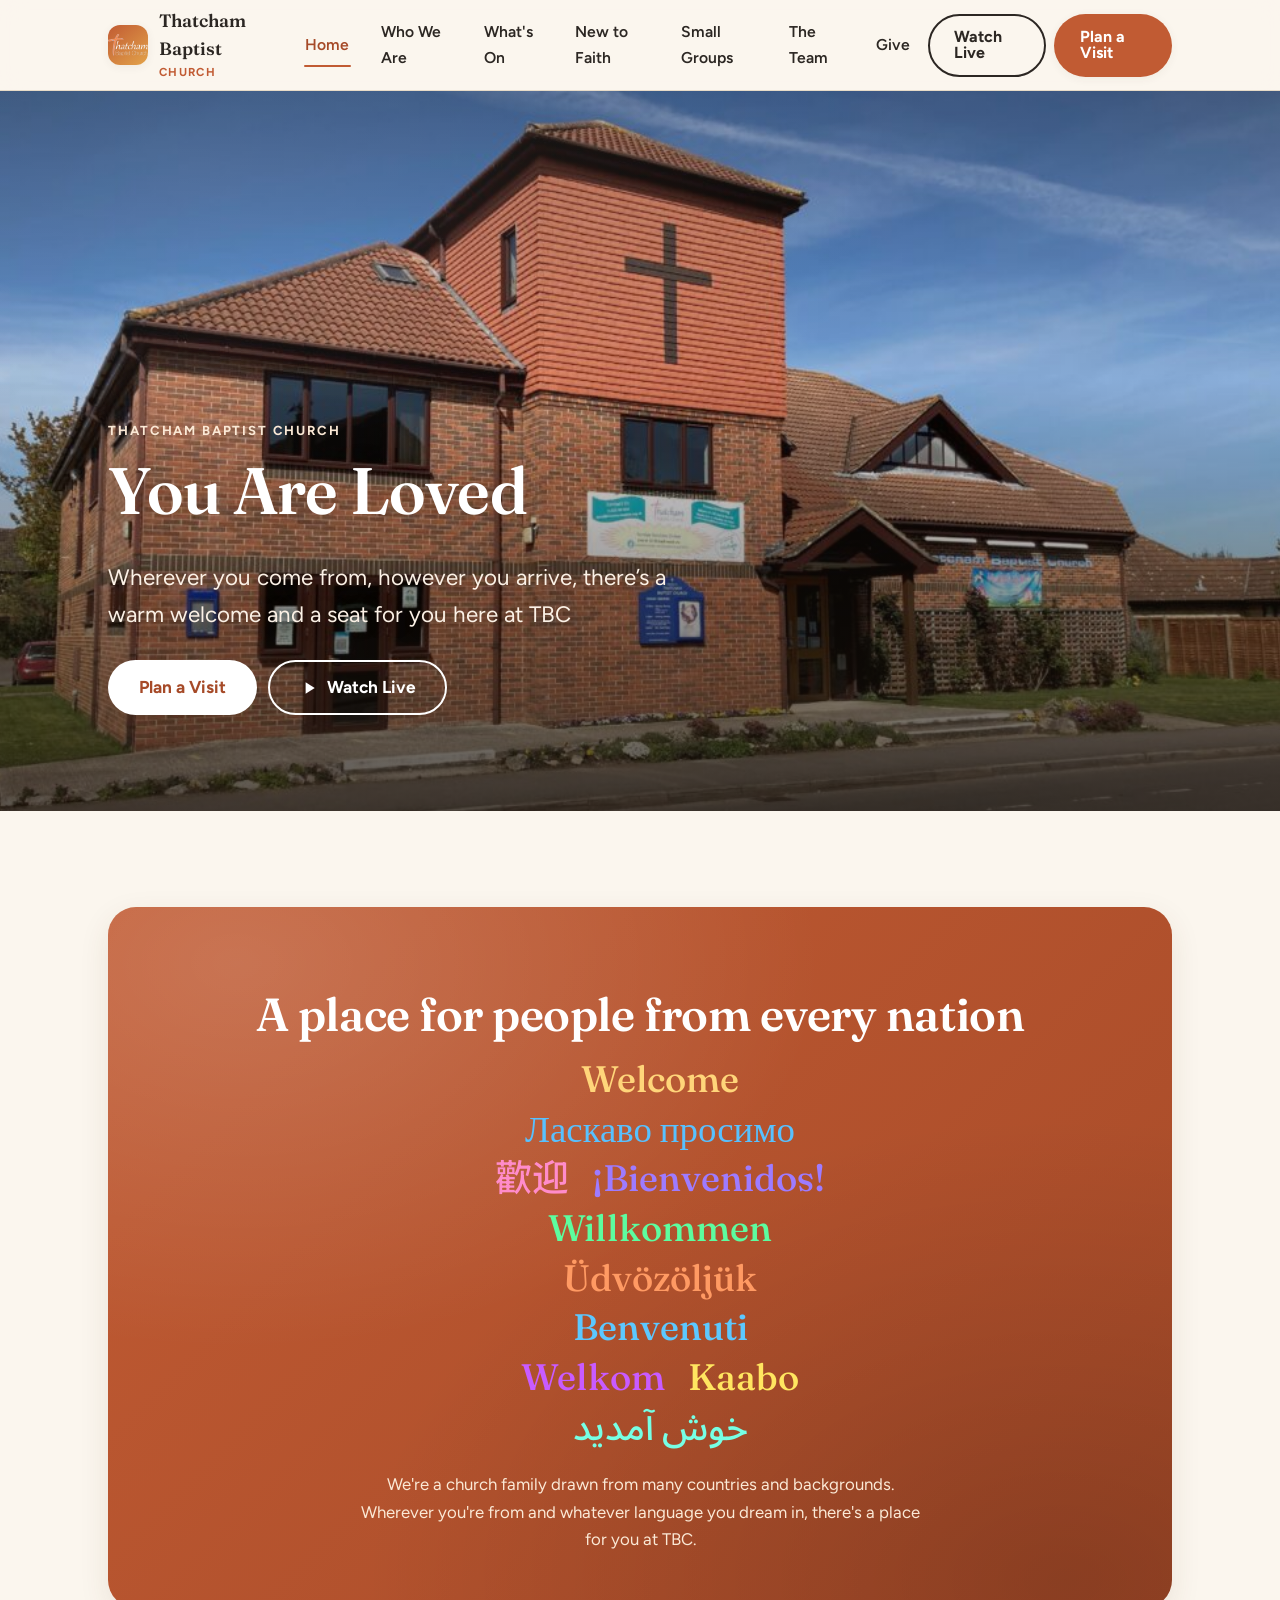
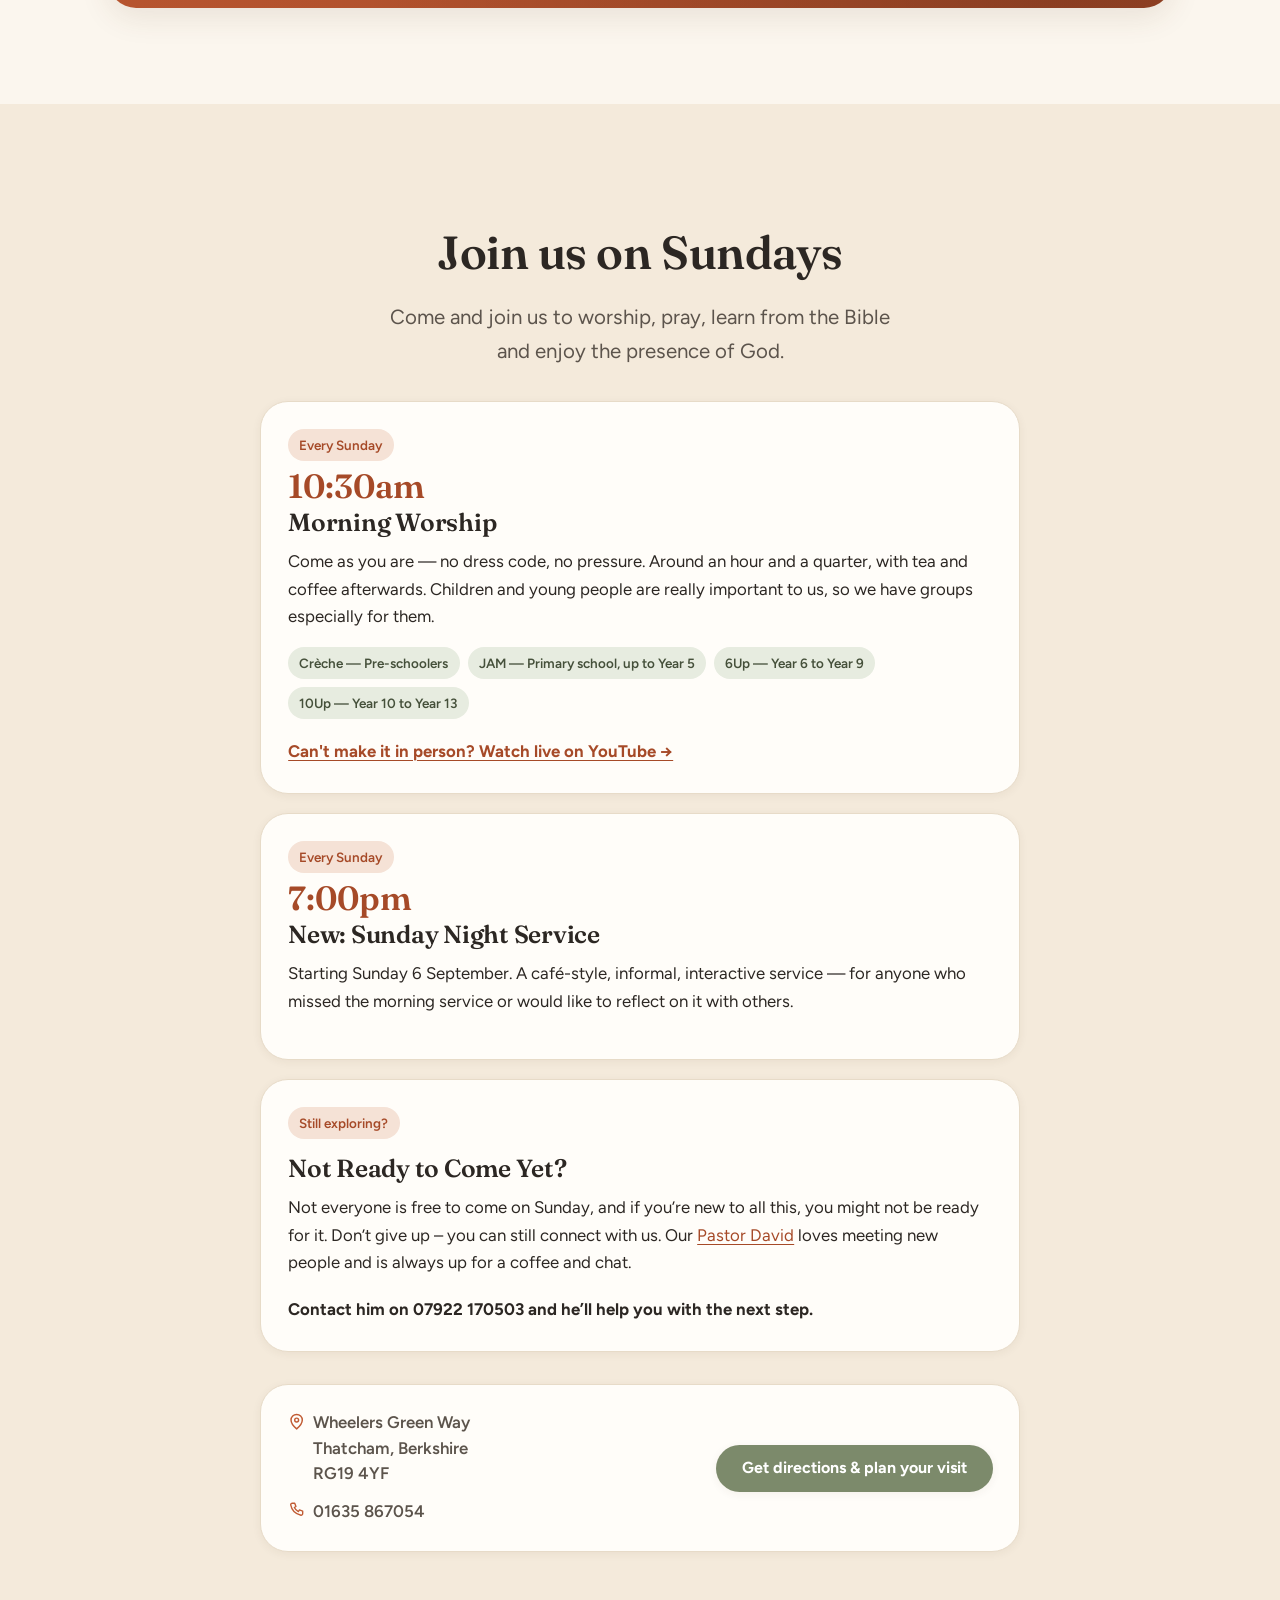
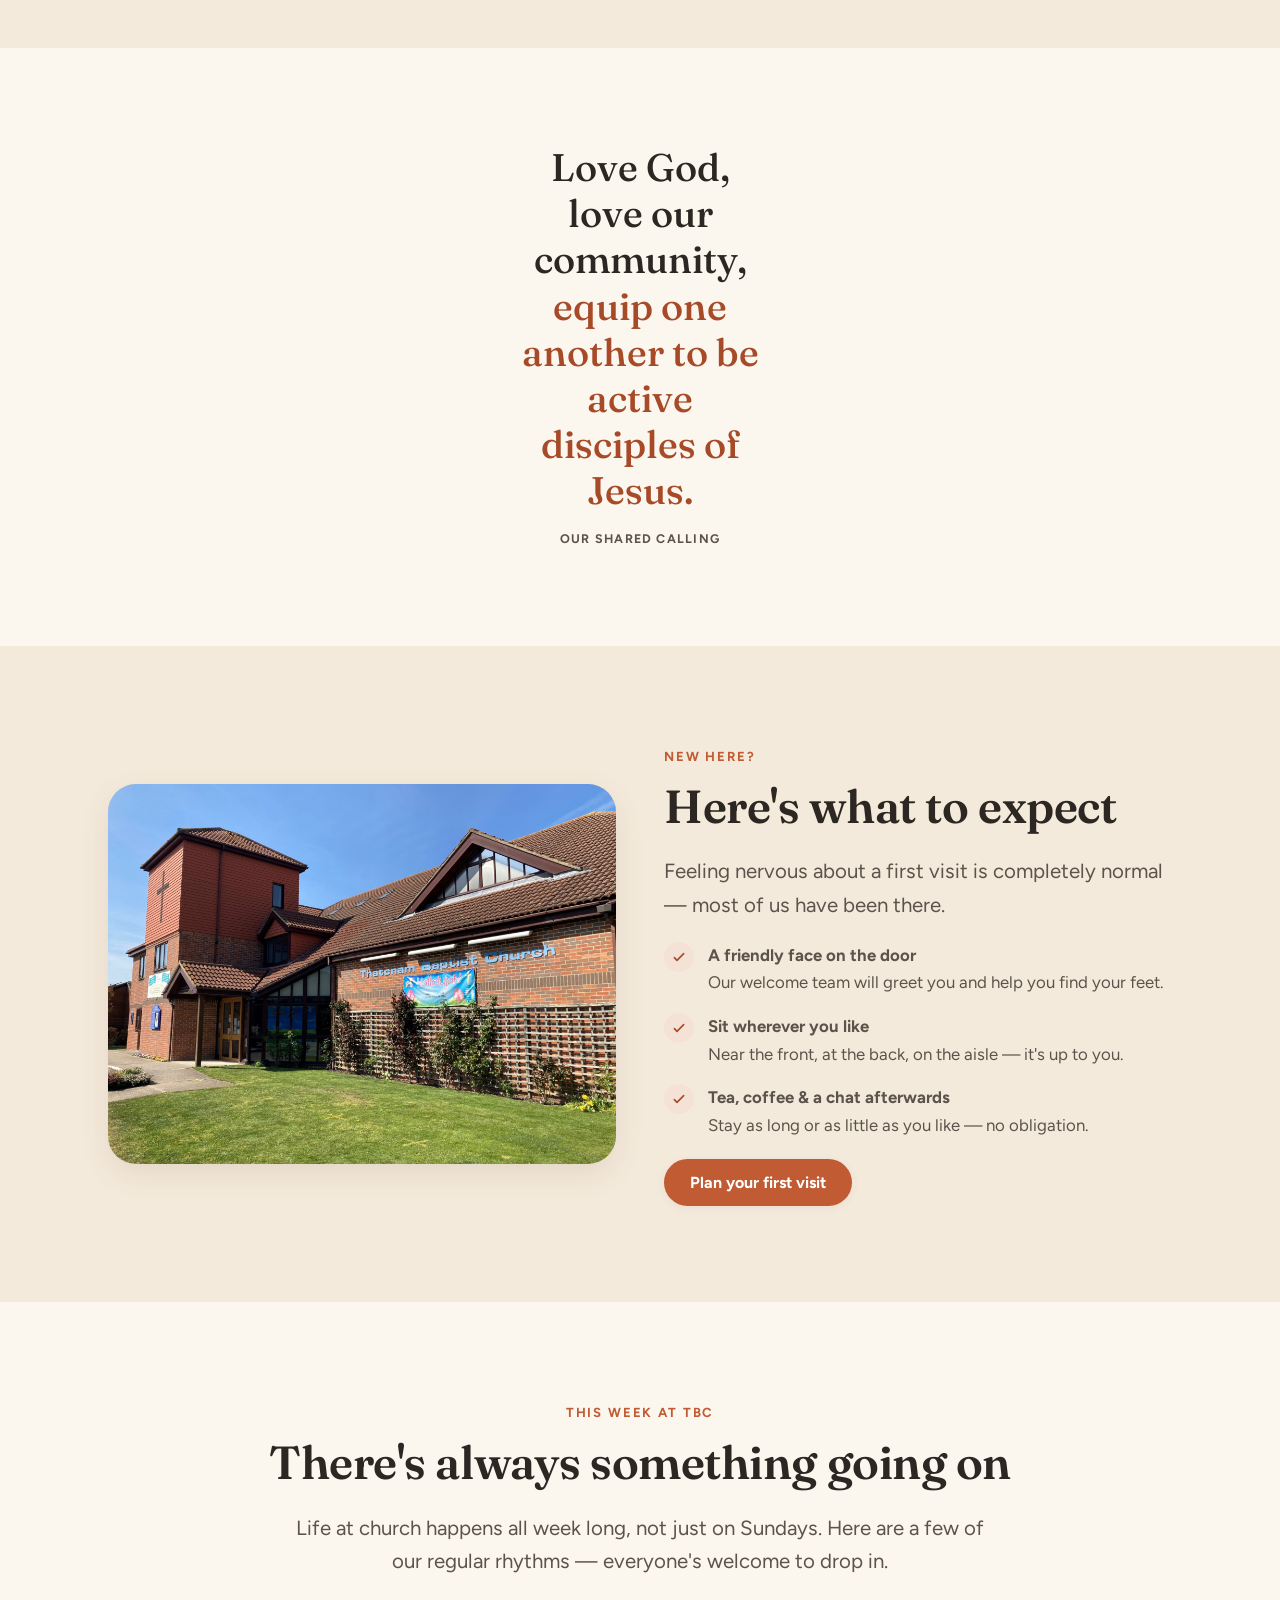
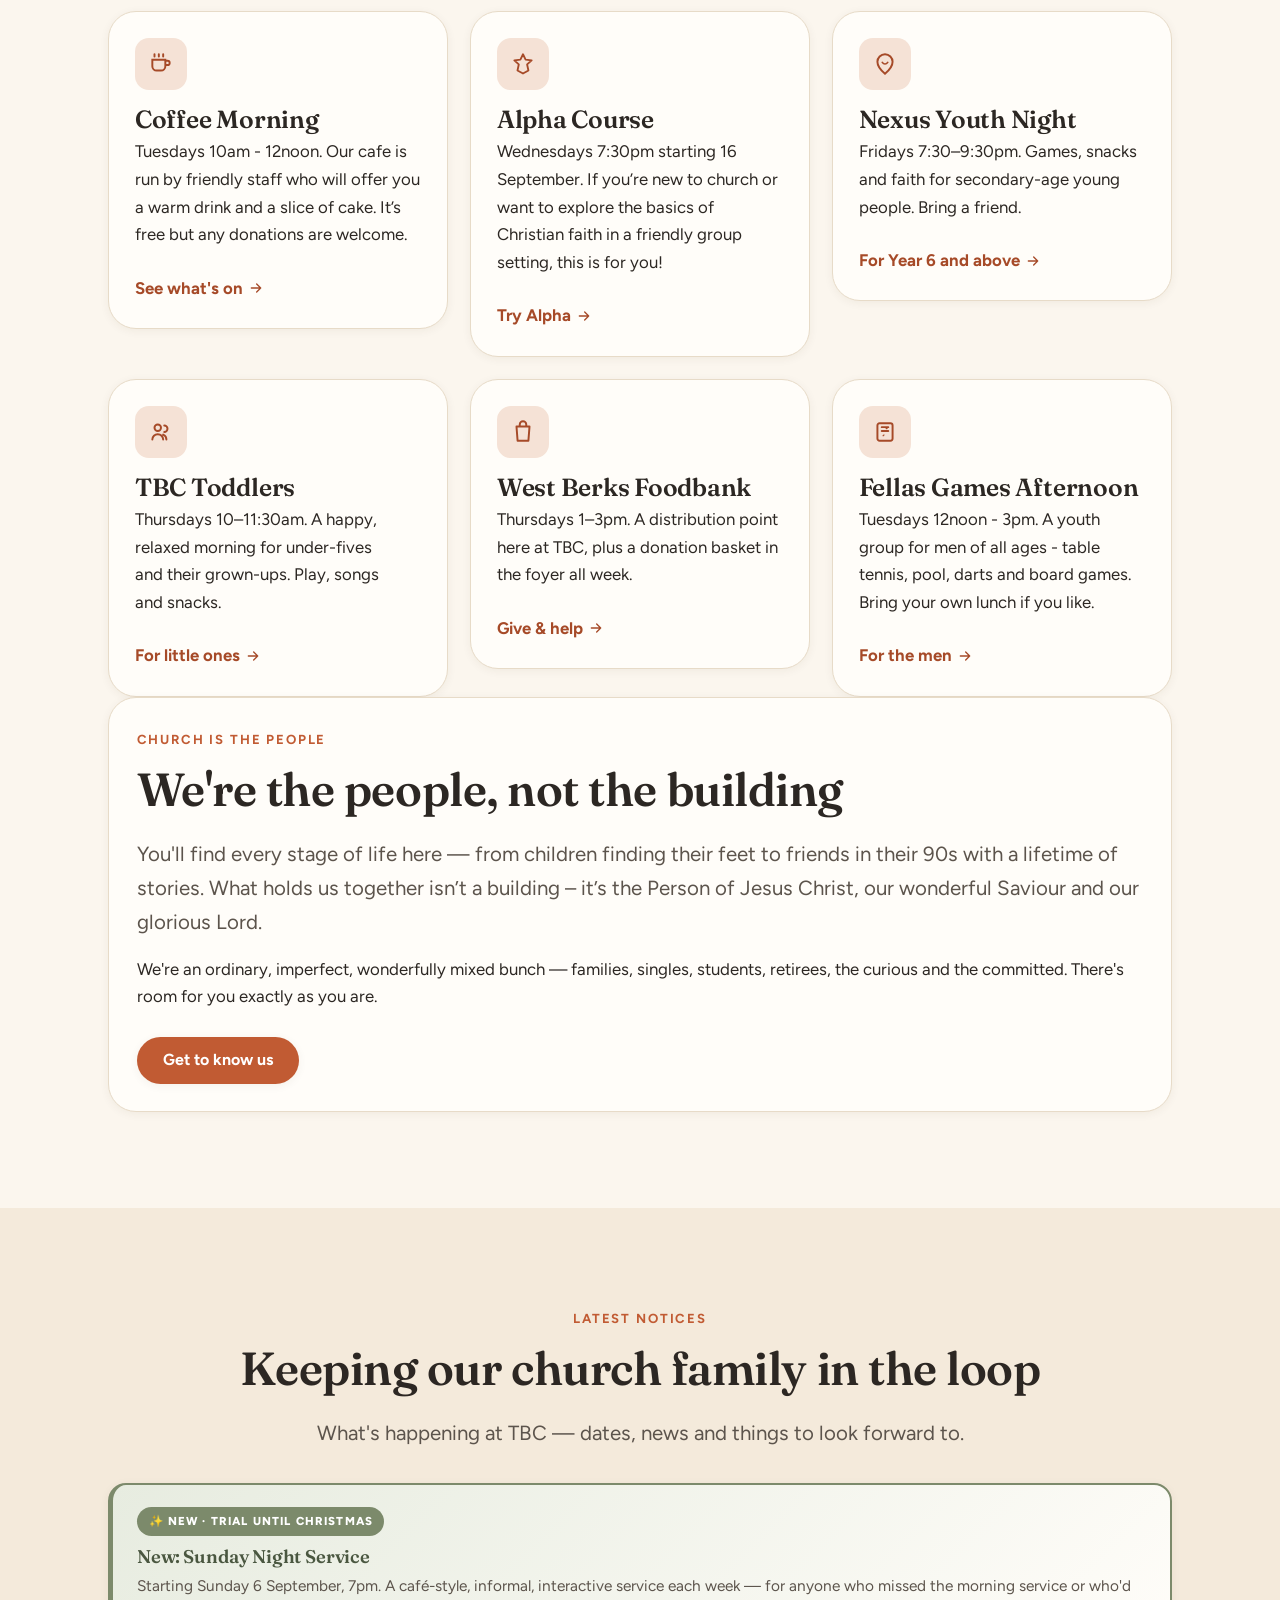
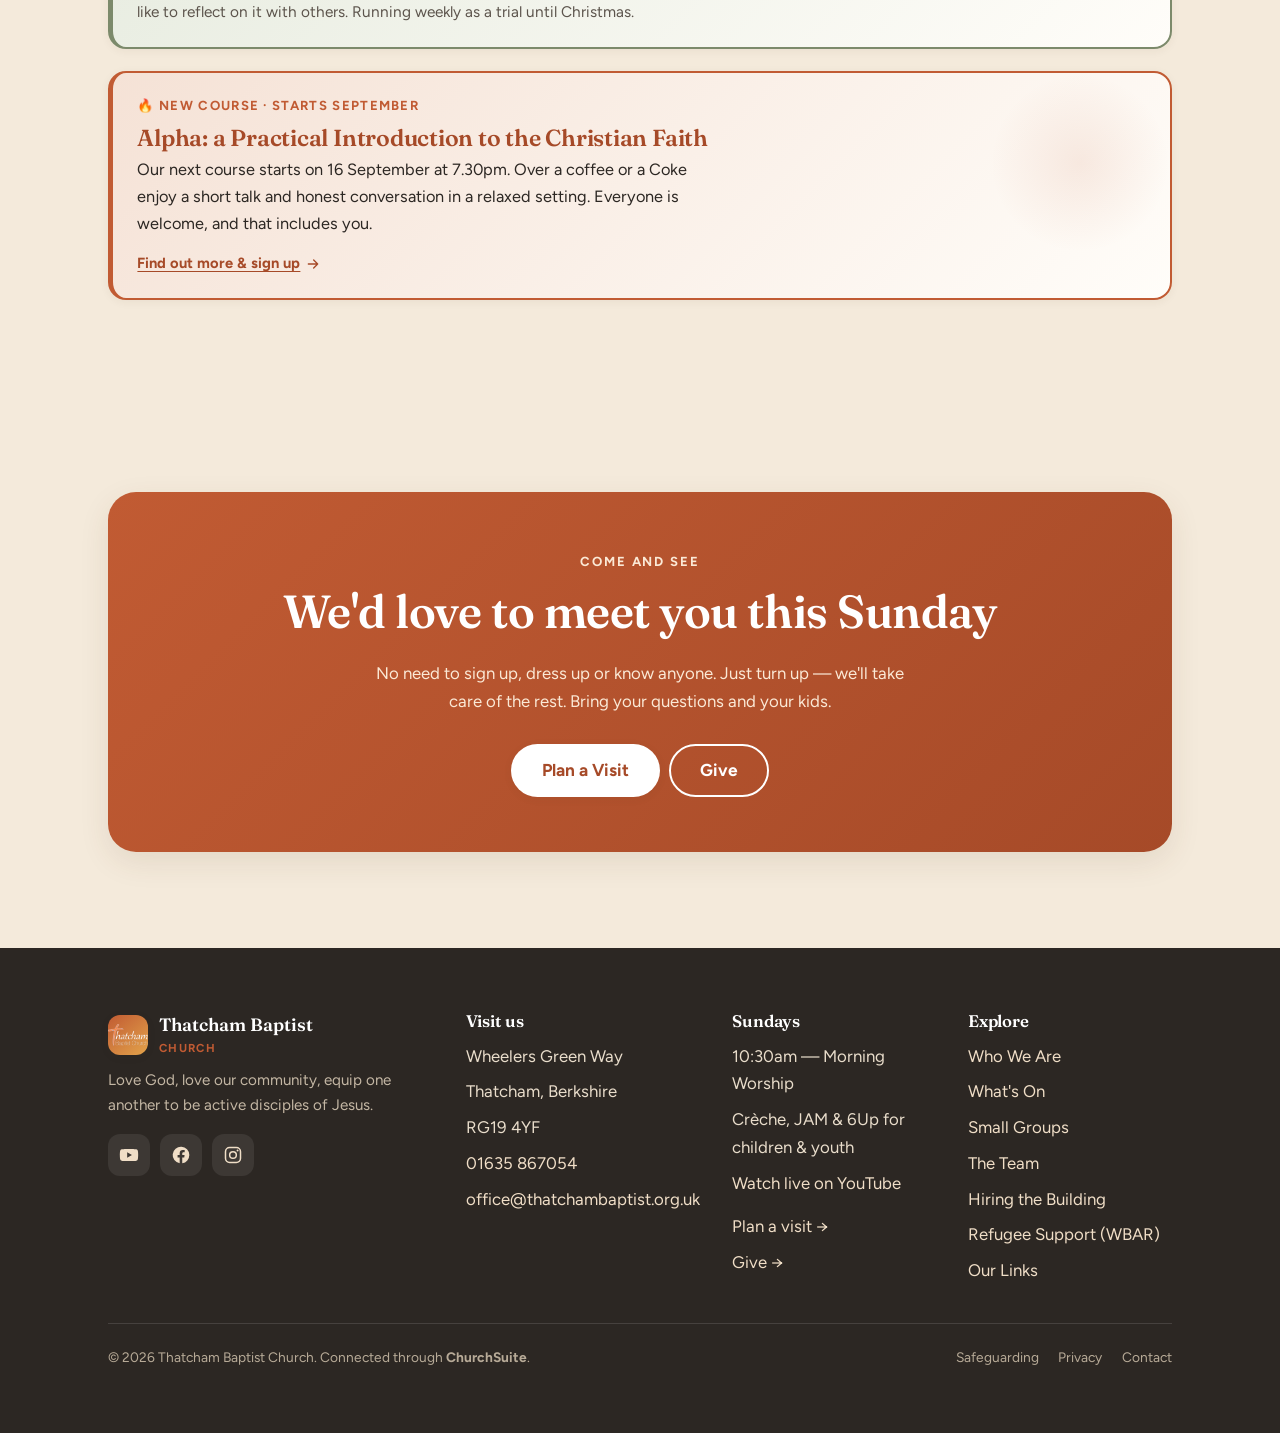
==== commit e55d561d: "Fix: match 'Church is the people' card width to services" ====
--- a/index.html
+++ b/index.html
@@ -342,7 +342,8 @@
                   stroke-linejoin="round" />
               </svg></span>
           </a>
-          <div class="service-card reveal">
+        </div>
+        <div class="service-card reveal">
             <span class="eyebrow">Church is the people</span>
             <h2 id="people-h">We're the people, not the building</h2>
             <p class="lede">You'll find every stage of life here — from children finding their feet to friends in their
@@ -352,7 +353,6 @@
               curious and the committed. There's room for you exactly as you are.</p>
             <a class="btn mt-1" href="who-we-are.html">Get to know us</a>
           </div>
-        </div>
       </div>
     </section>
     
--- a/css/styles.css
+++ b/css/styles.css
@@ -294,7 +294,7 @@
 .pagehero p { max-width: 55ch; }
 
 /* ---------- Cards & grids ---------- */
-.grid { display: grid; gap: 1.4rem; }
+.grid { display: grid; gap: 1.4rem; align-items: start; }
 .grid--2 { grid-template-columns: 1fr; }
 .grid--3 { grid-template-columns: 1fr; }
 .grid--4 { grid-template-columns: 1fr; }
@@ -382,6 +382,8 @@
 .day-group__head { display: flex; align-items: baseline; gap: .8rem; margin-bottom: 1rem; }
 .day-group__head h2 { margin: 0; }
 .section[id] { scroll-margin-top: 90px; }
+.services { align-items: start; }
+.services > .service-card { align-self: start; }
 .day-group__head .count { color: var(--ink-soft); font-weight: 600; font-size: .9rem; }
 .event-card {
   display: grid; grid-template-columns: auto 1fr; gap: 1rem 1.2rem; align-items: start;
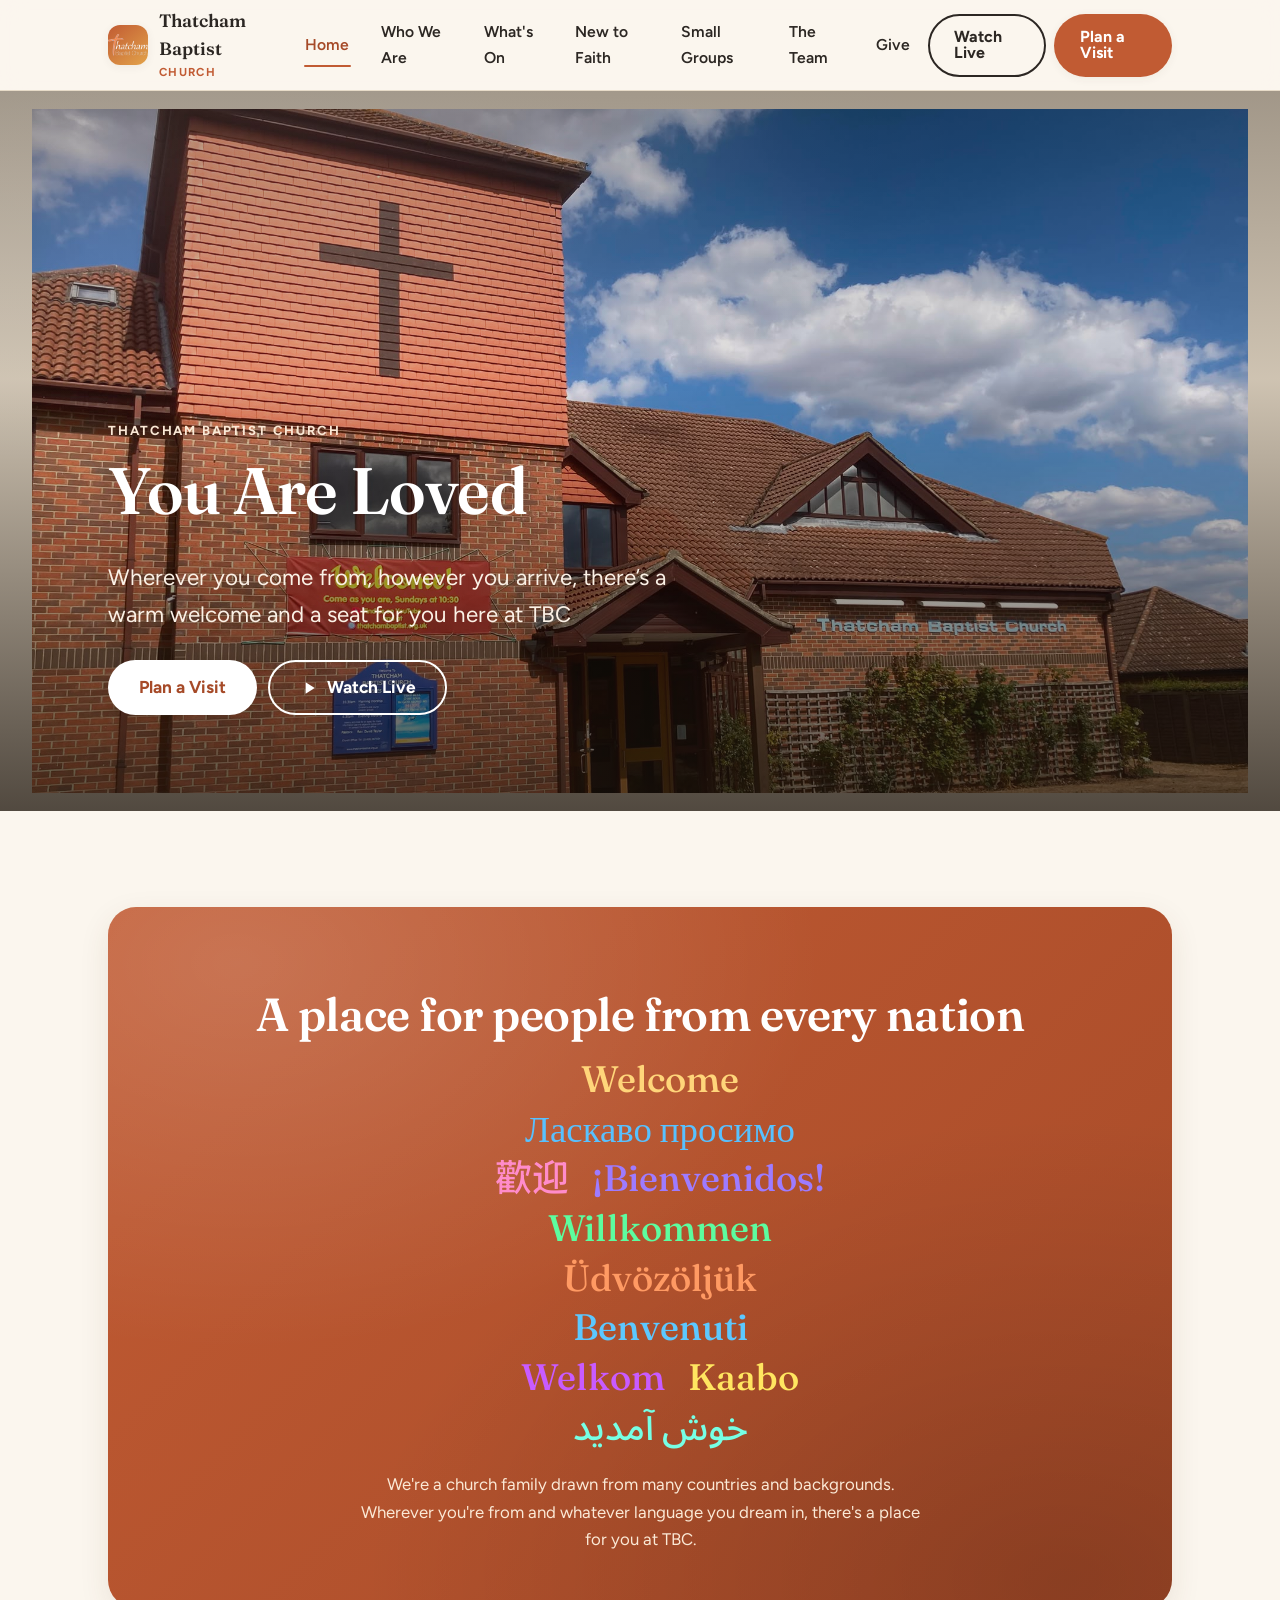
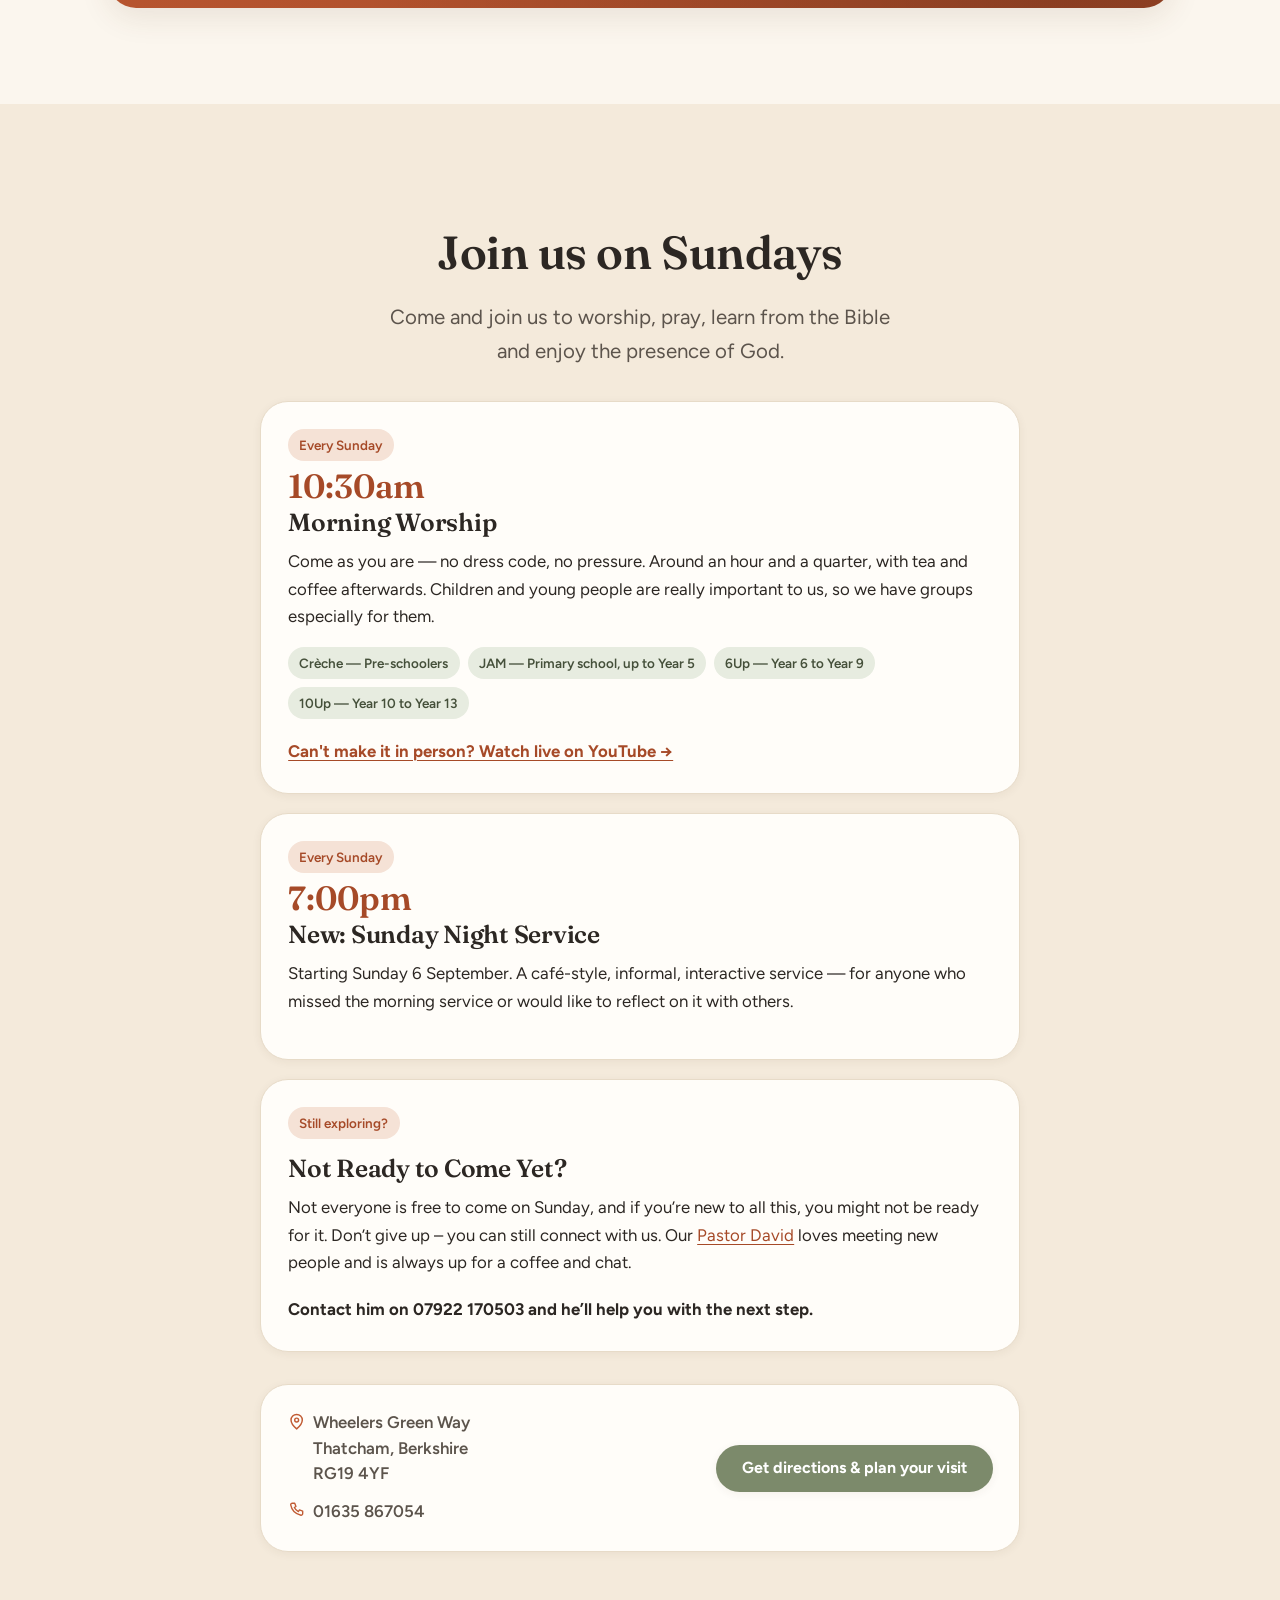
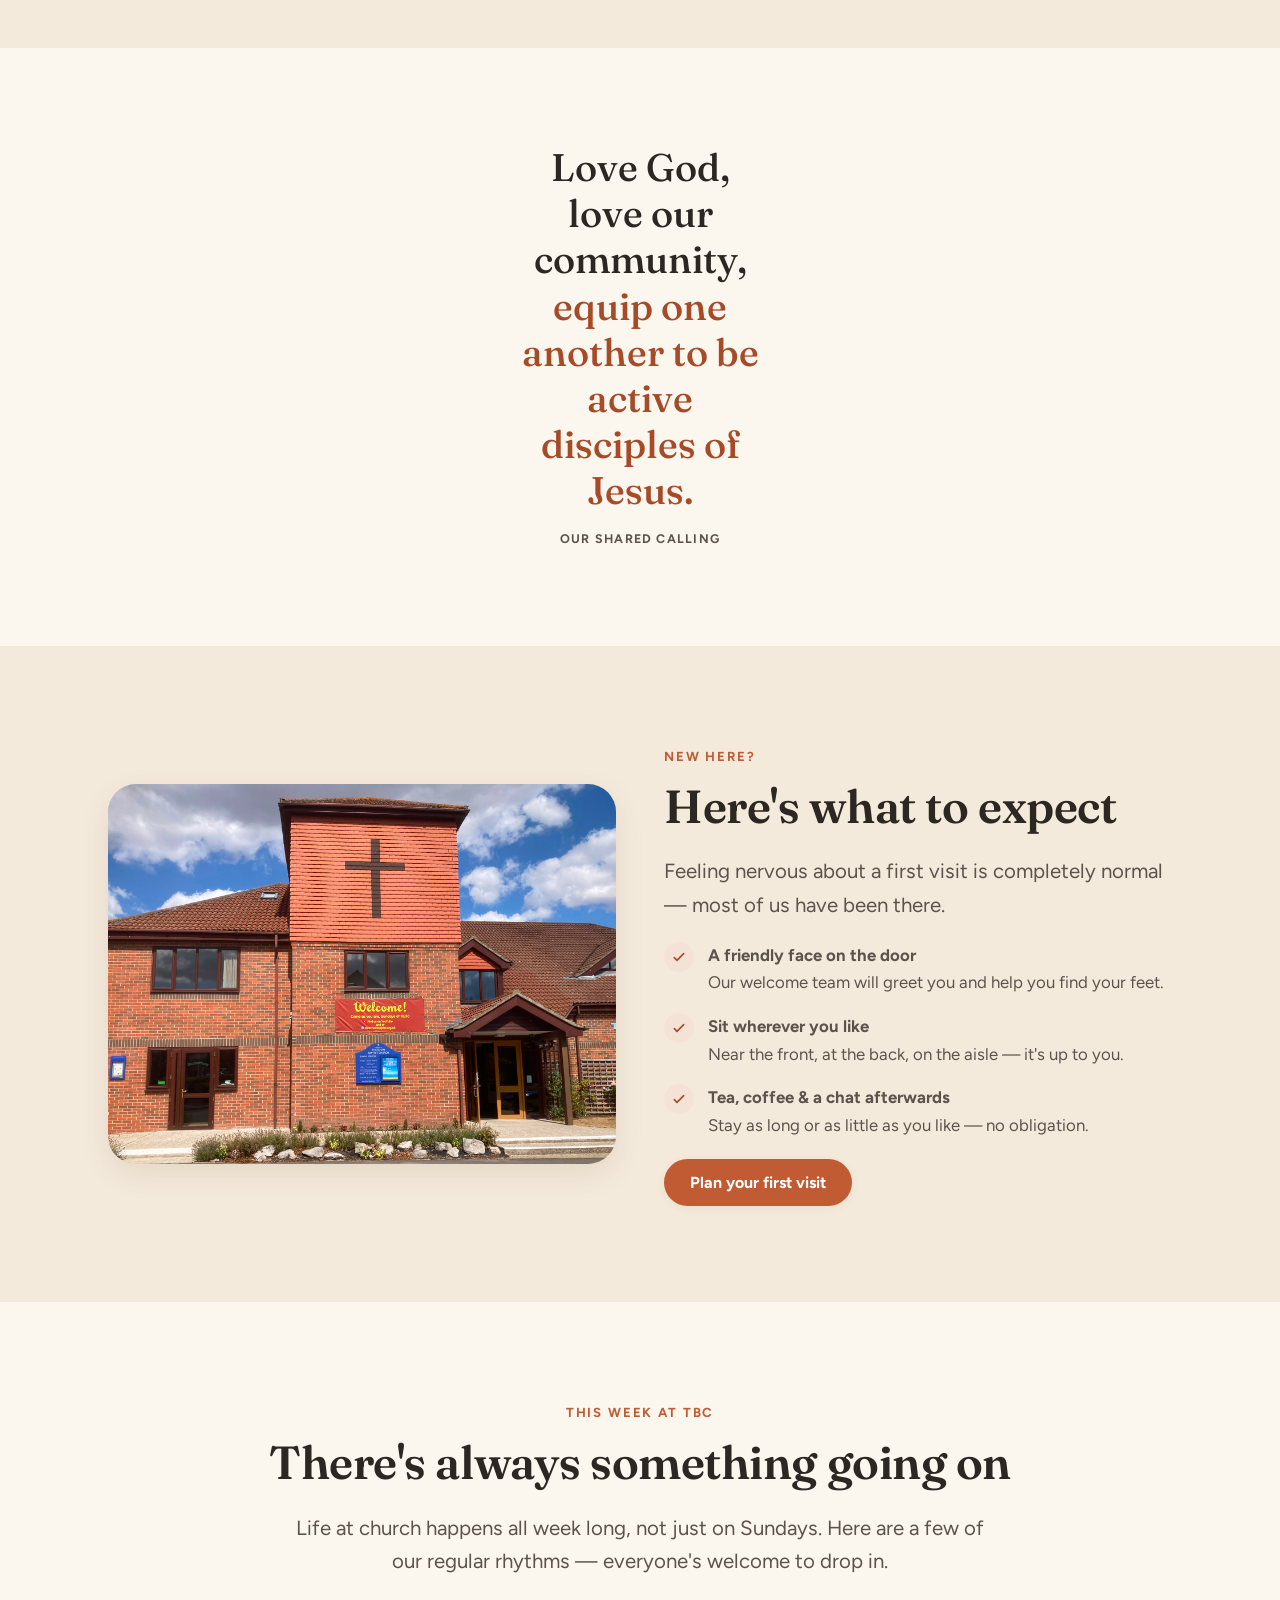
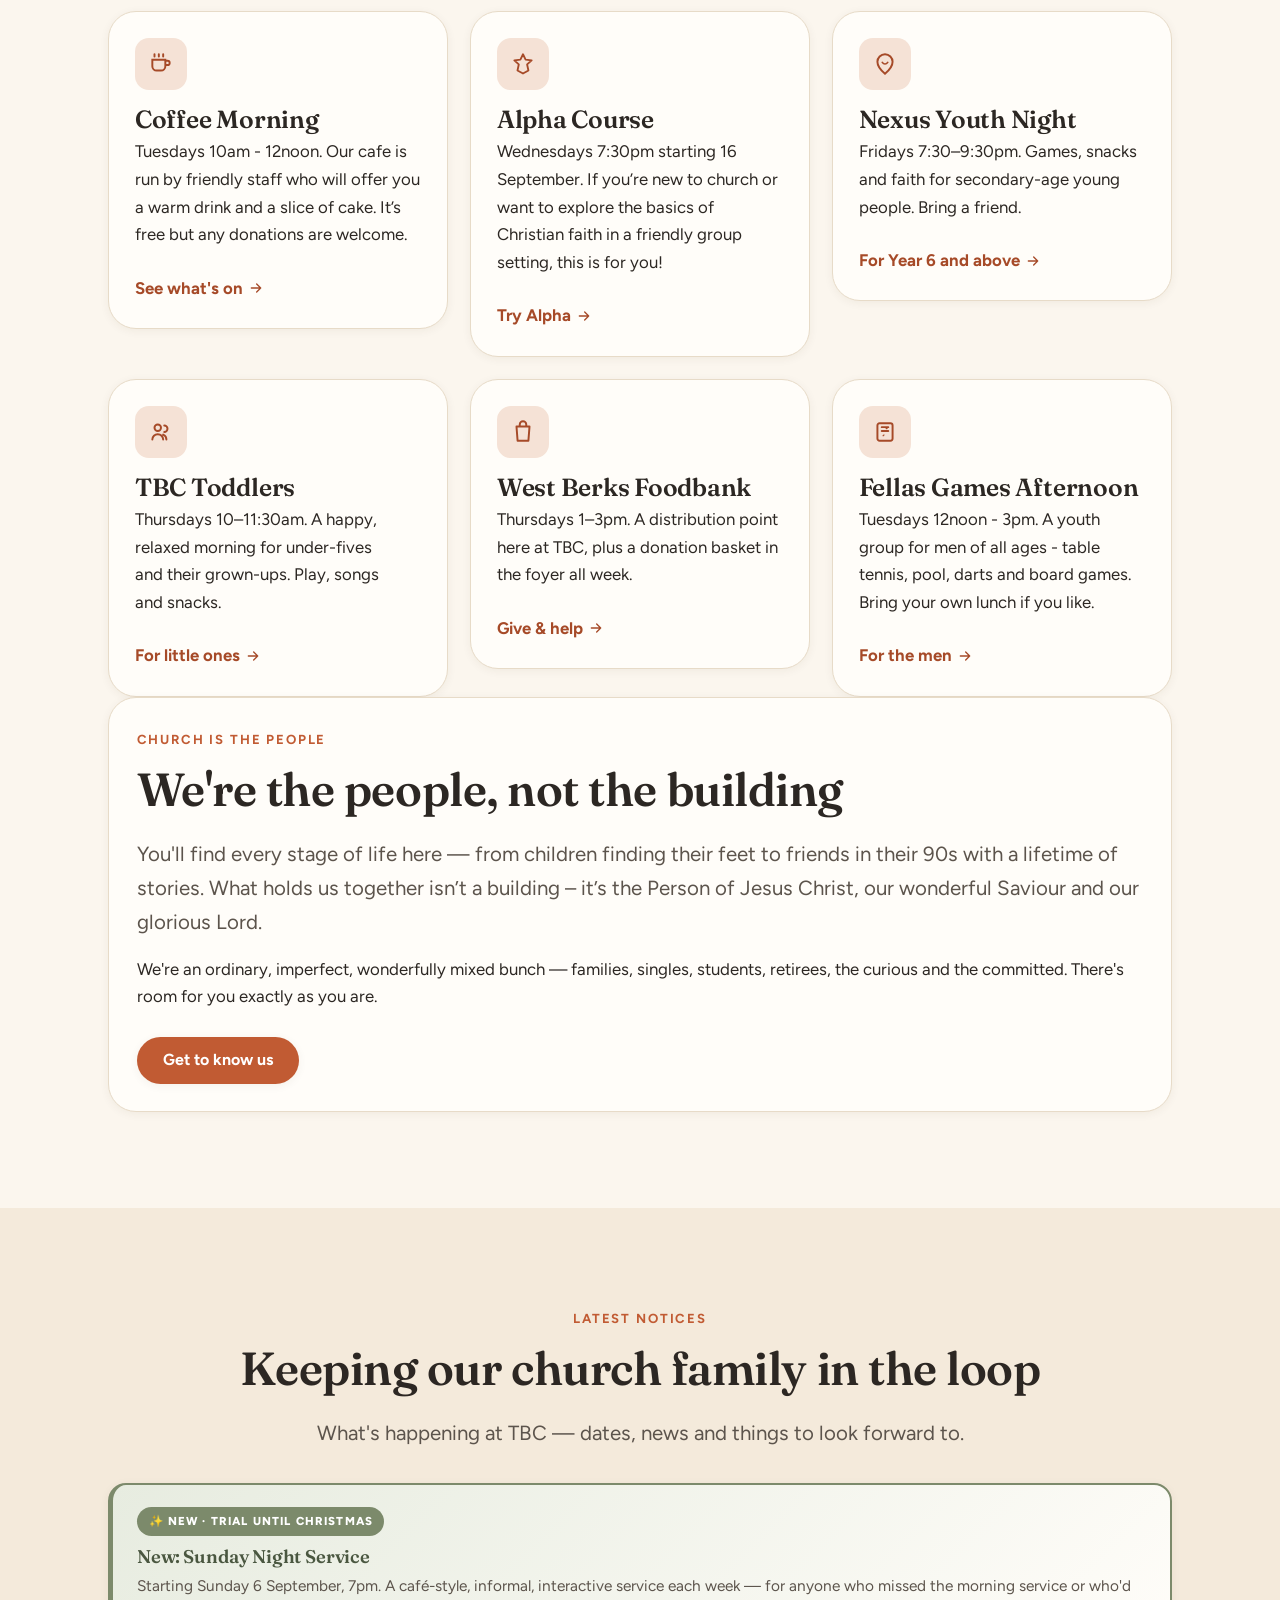
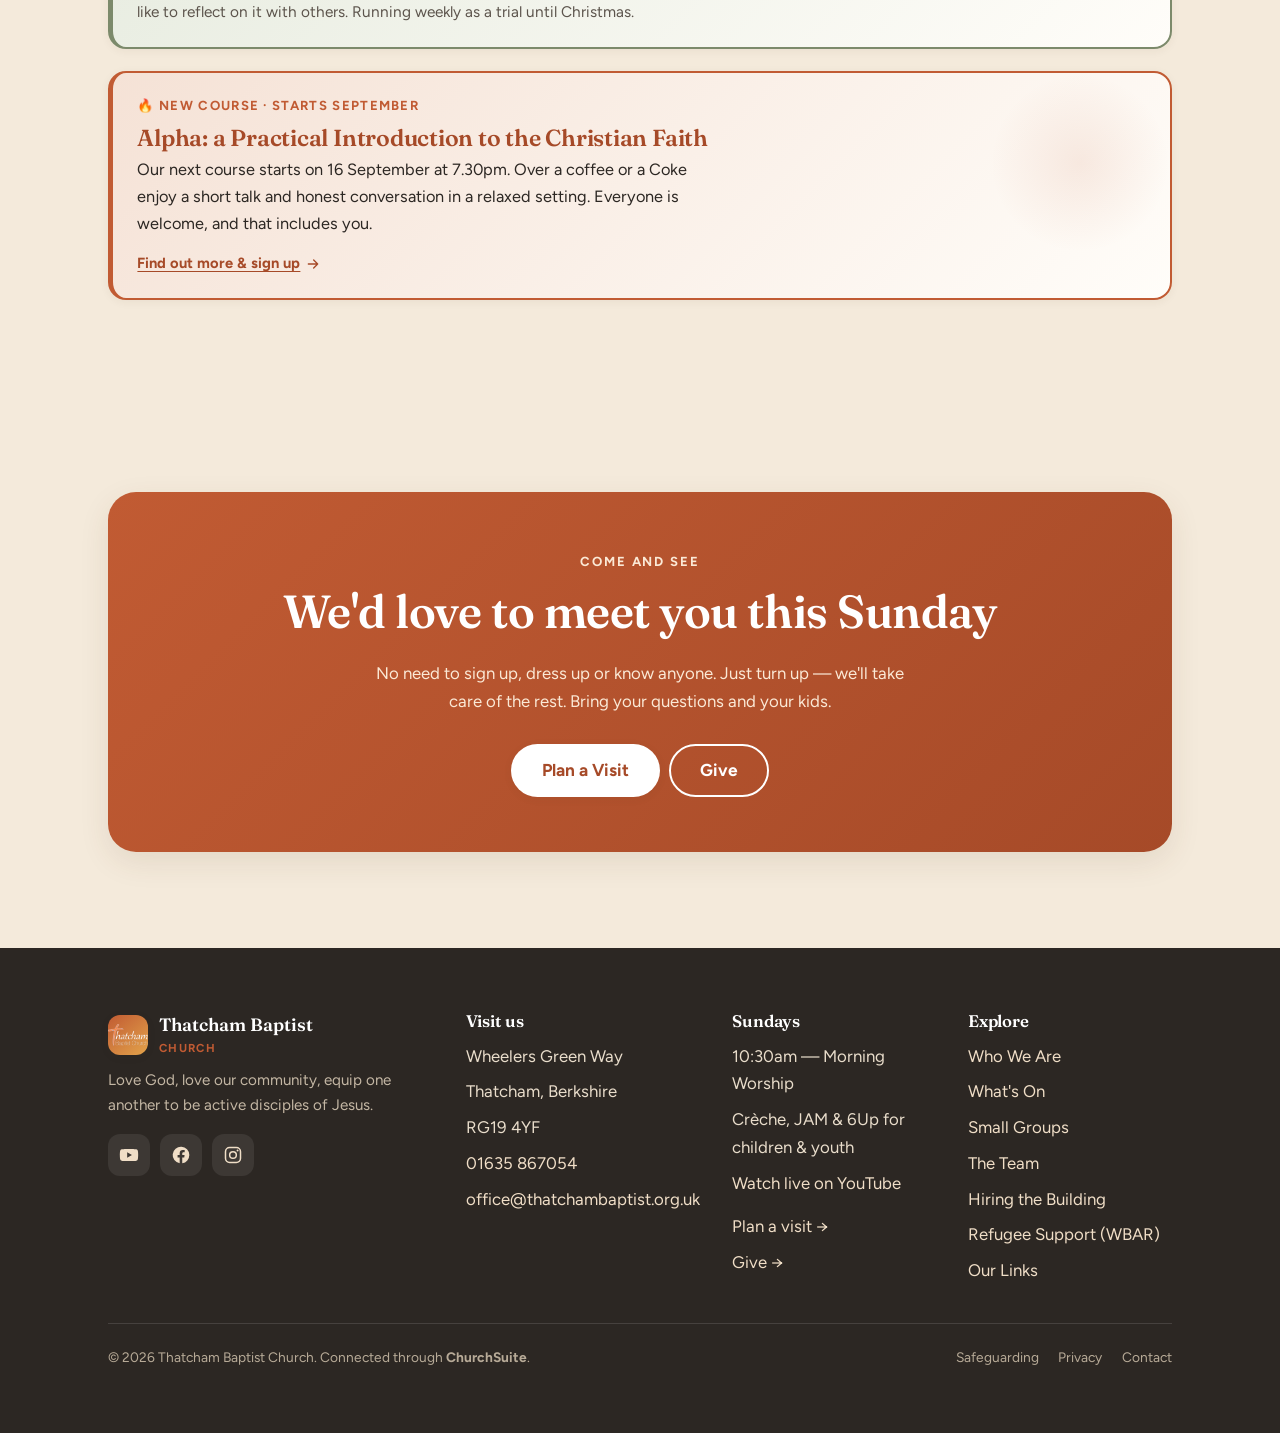
==== commit f5d39041: "Update church building photos" ====
--- a/index.html
+++ b/index.html
@@ -19,24 +19,6 @@
 
 <body>
   <a class="skip-link" href="#main">Skip to content</a>
-
-  <!-- ================= URGENT NOTICE ================= -->
-  <div id="alert-banner" class="alert-banner" role="alert">
-    <div class="alert-banner__inner">
-      <span class="alert-banner__badge">Notice</span>
-      <span class="alert-banner__title">Sunday 19 July: The Church is meeting away today</span>
-      <span class="alert-banner__text">Please join us on Sunday 26 July at 10.30am</span>
-    </div>
-  </div>
-  <script>
-    (function() {
-      var expiry = new Date(2026, 6, 20, 0, 0, 0); // July 20, 2026 00:00 (Month 6 is July)
-      if (new Date() >= expiry) {
-        var banner = document.getElementById('alert-banner');
-        if (banner) banner.style.display = 'none';
-      }
-    })();
-  </script>
 
   <!-- ================= HEADER ================= -->
   <header class="site-header">
@@ -97,8 +79,8 @@
     <!-- ================= HERO ================= -->
     <section class="hero">
       <div class="hero__media">
-        <figure class="ph ph--sunrise has-photo">
-          <img class="ph__img" src="assets/church/TBC2021_1-1024x768.jpg" alt="Thatcham Baptist Church"
+          <figure class="ph ph--sunrise has-photo">
+          <img class="ph__img" src="assets/church/IMG-20260825-Front1.jpg" alt="Thatcham Baptist Church"
             loading="eager" />
         </figure>
       </div>
@@ -222,7 +204,7 @@
       <div class="wrap">
         <div class="feature">
           <figure class="ph ph--grove ratio-4-3 feature__media reveal has-photo">
-            <img class="ph__img" src="assets/church/TBC2021_2-2048x1536.jpg" alt="Thatcham Baptist Church"
+            <img class="ph__img" src="assets/church/IMG-20260825-Front3.jpg" alt="Thatcham Baptist Church"
               loading="lazy" />
           </figure>
           <div class="reveal d1">
--- a/css/styles.css
+++ b/css/styles.css
@@ -96,8 +96,15 @@
   .desktop-break br { display: inline; }
 }
 .skip-link {
-  position: absolute; left: -999px; top: .5rem; z-index: 200;
-  background: var(--ink); color: #fff; padding: .7rem 1.1rem; border-radius: 10px;
+  position: absolute;
+  left: -9999px;
+  top: 0.6rem;
+  background: var(--clay);
+  color: #fff;
+  padding: .45rem .8rem;
+  border-radius: 6px;
+  z-index: 999;
+  transition: left .15s var(--ease);
 }
 .skip-link:focus { left: .5rem; }
 
@@ -272,8 +279,13 @@
   background: linear-gradient(180deg, rgba(30,22,16,.10) 0%, rgba(30,22,16,.04) 40%, rgba(24,17,11,.28) 100%),
               radial-gradient(120% 90% at 15% 10%, rgba(255,255,255,.06), transparent 50%);
 }
-/* Position the hero photo slightly higher for better composition */
-.hero__media .ph__img { object-position: center 18% !important; }
+/* Position the hero photo to prioritise the widest part (horizontal centre) */
+.hero__media .ph__img { object-position: center 16% !important; transform: scale(0.95); }
+@media (max-width: 720px) {
+  /* keep a slightly higher crop on narrow screens so faces/foreground aren't cut;
+     shift focal point a bit left for narrow layouts */
+  .hero__media .ph__img { object-position: 30% 18% !important; transform: none; }
+}
 .hero__inner {
   position: relative; z-index: 2;
   min-height: min(86vh, 720px);
@@ -332,6 +344,17 @@
   .feature { grid-template-columns: 1fr 1fr; }
   .feature--reverse .feature__media { order: 2; }
 }
+
+/* Nudge feature images slightly upward on wide screens to prioritise foreground */
+@media (min-width: 860px) {
+  /* show more sky and crop out pavement by moving image upward and zooming in */
+  .feature .ph__img {
+    object-position: center top !important;
+    transform: translateY(7%) scale(1.15);
+  }
+}
+
+/* removed: previous nudge caused distortion — default image framing retained */
 
 /* ---------- Service times block ---------- */
 .services {
@@ -427,6 +450,24 @@
   object-fit: contain;
   object-position: center center;
   transform: none;
+}
+
+@media (min-width: 860px) {
+  /* Slightly scale down team/person photos on desktop to give more breathing room */
+  .team-grid .person__photo img,
+  .person .person__photo img {
+    transform: scale(1) !important;
+    transform-origin: center center;
+    transition: transform .25s var(--ease);
+  }
+}
+@media (max-width: 720px) {
+  .team-grid .person__photo img,
+  .person .person__photo img {
+    object-position: 55% 14% !important;
+    transform: scale(1) !important;
+    transition: transform .18s var(--ease);
+  }
 }
 .person__photo .tagchip {
   position: absolute; bottom: .45rem; left: 50%; transform: translateX(-50%);
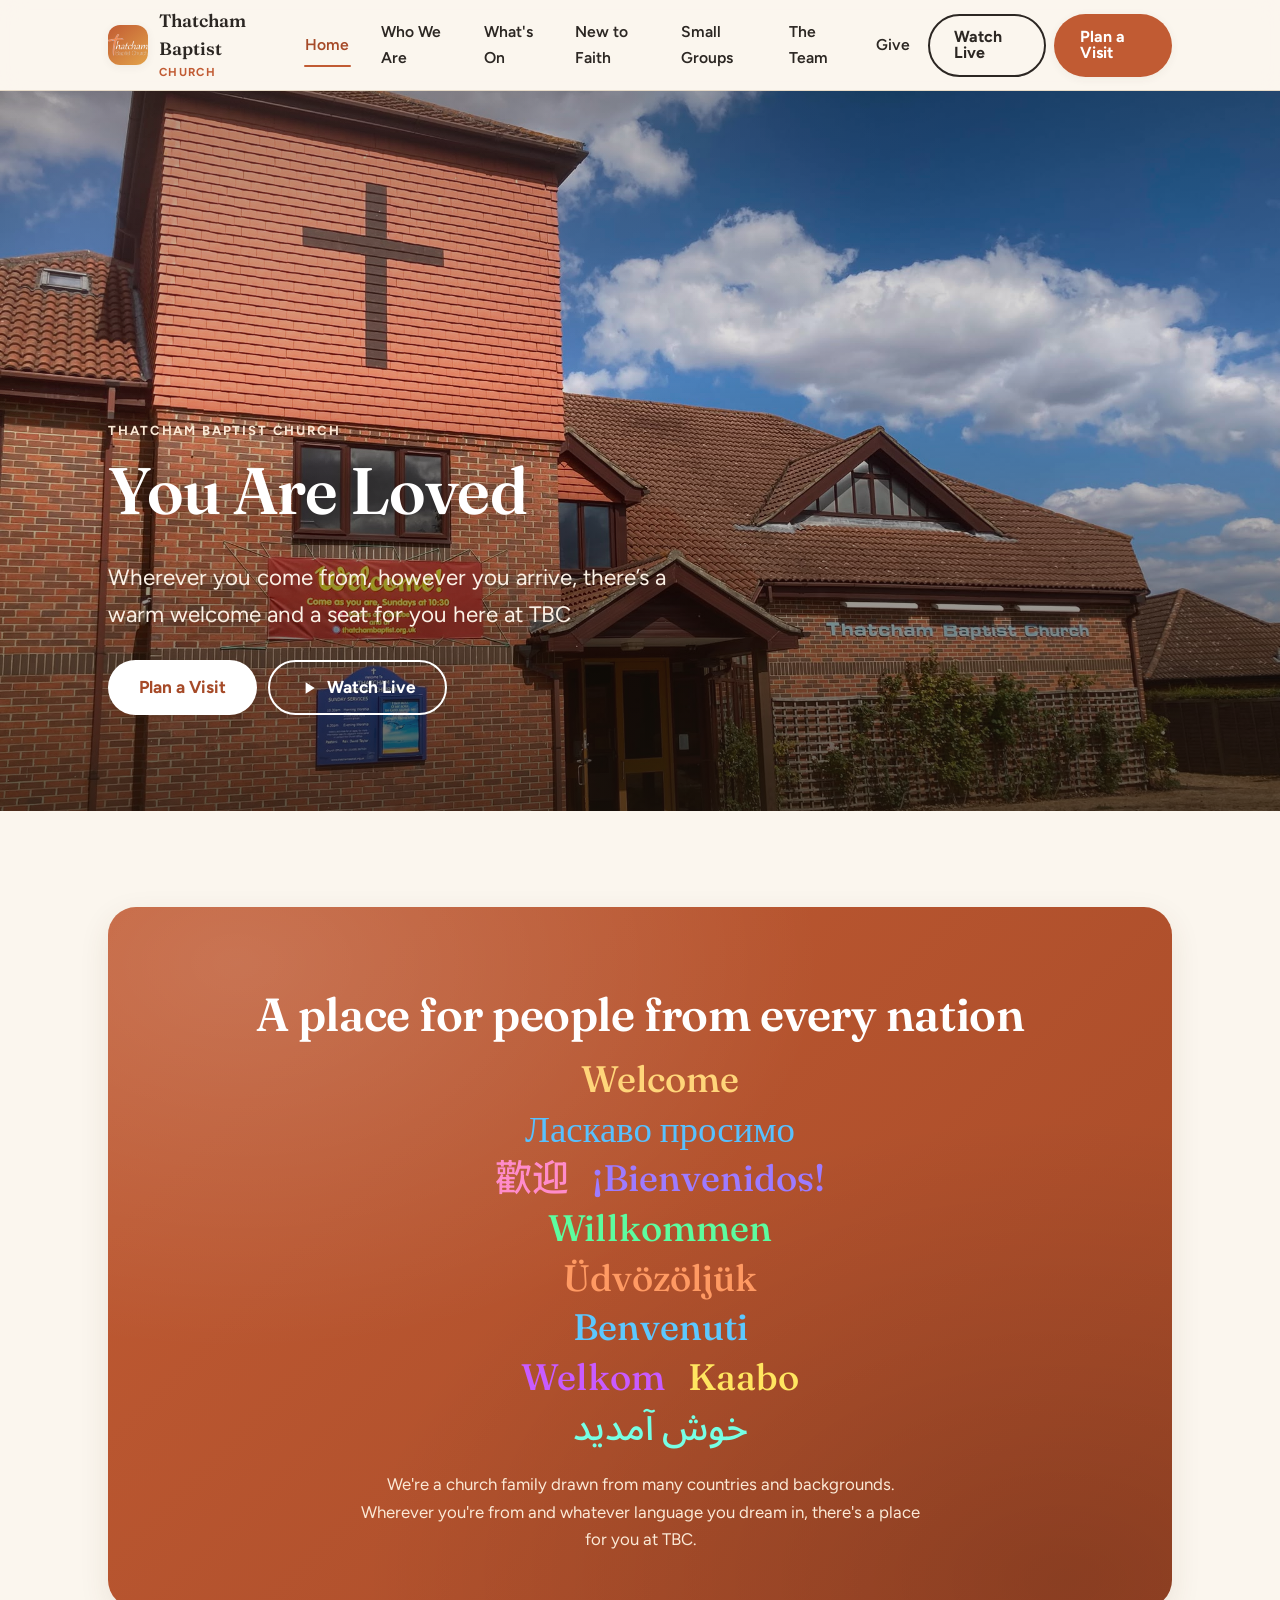
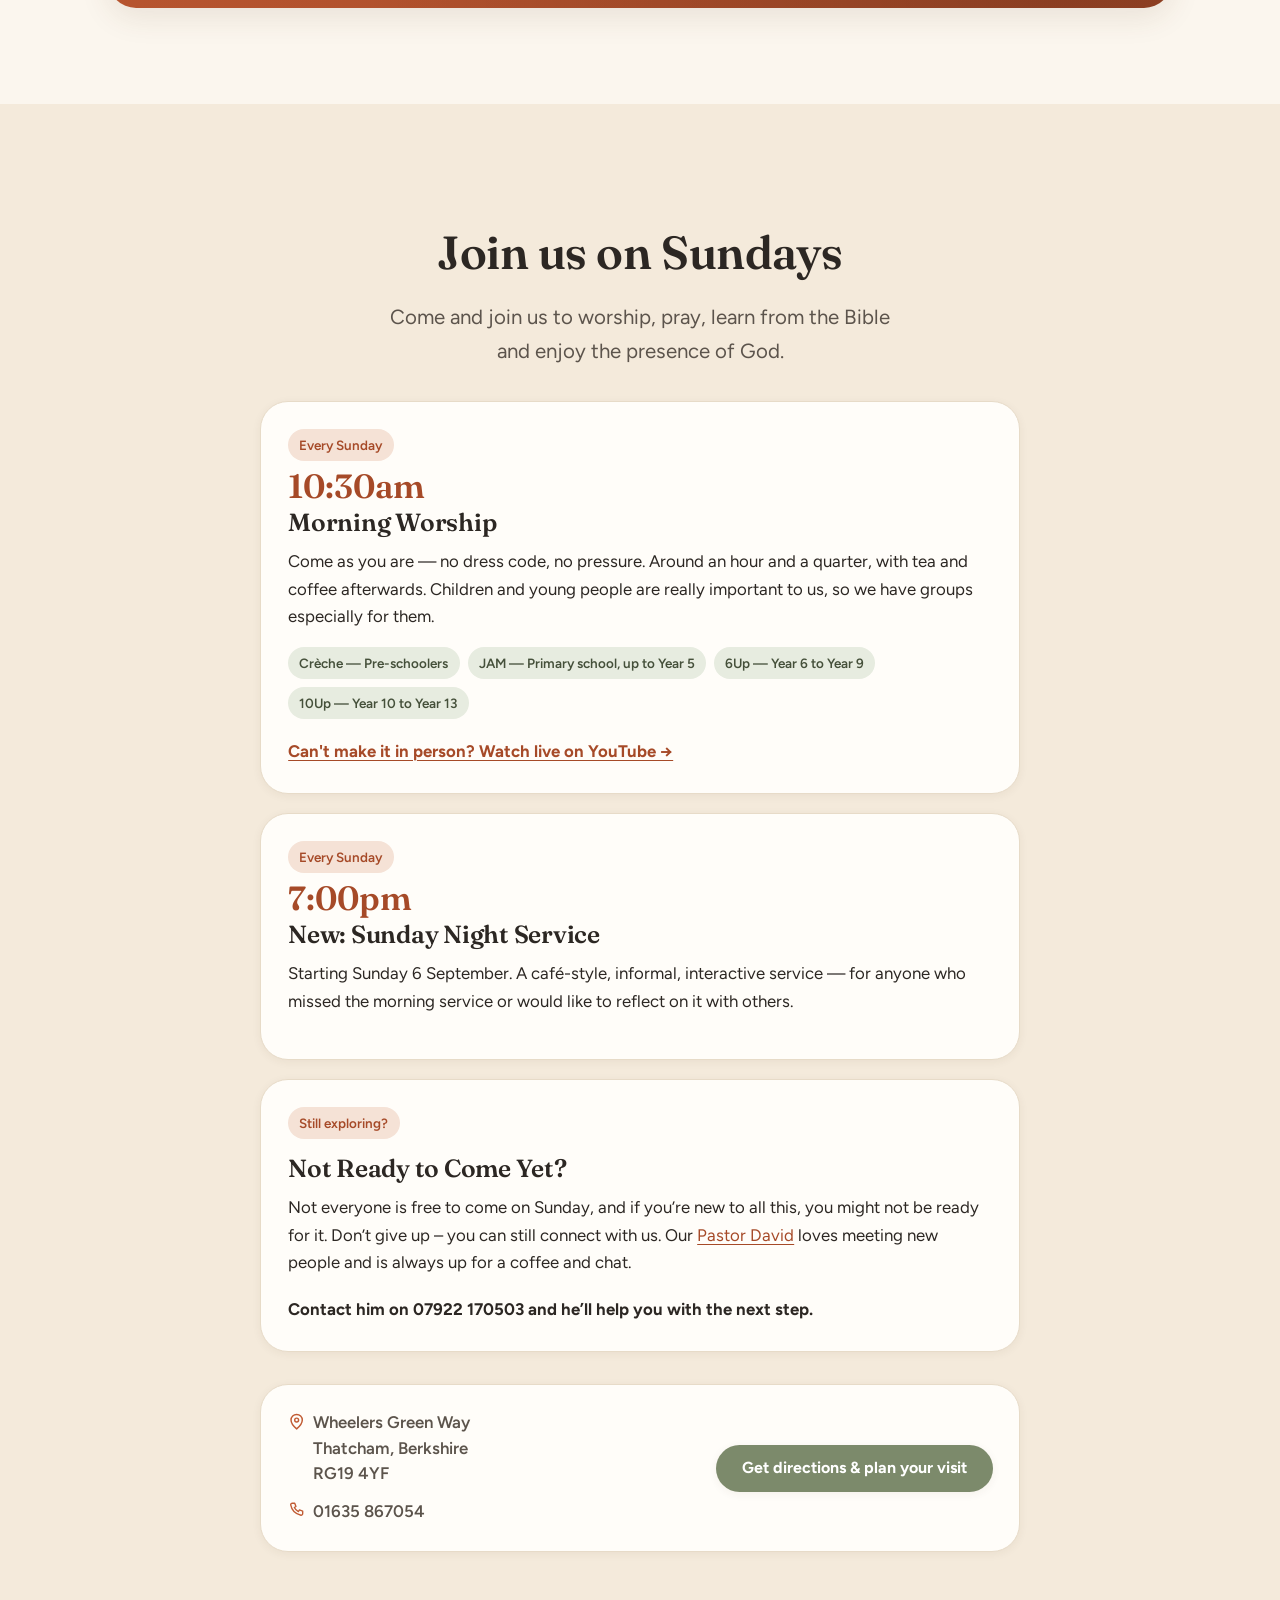
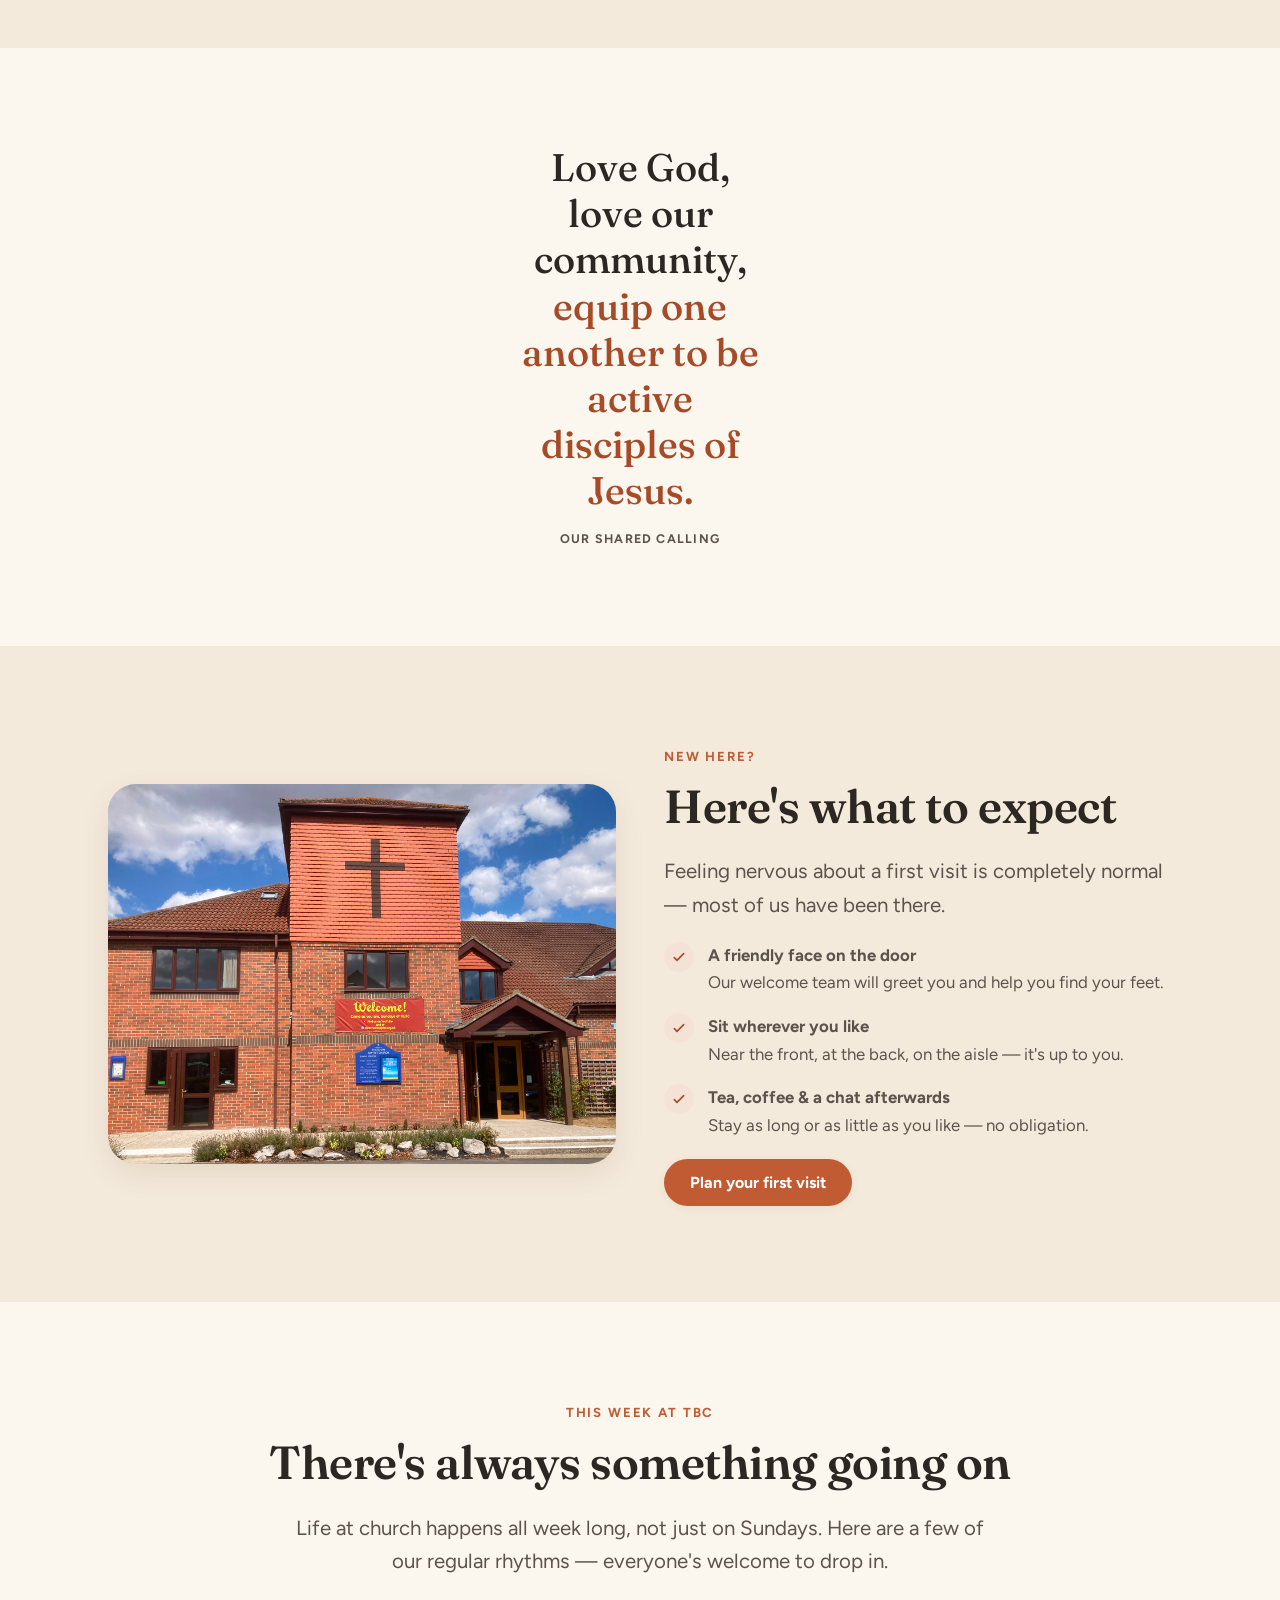
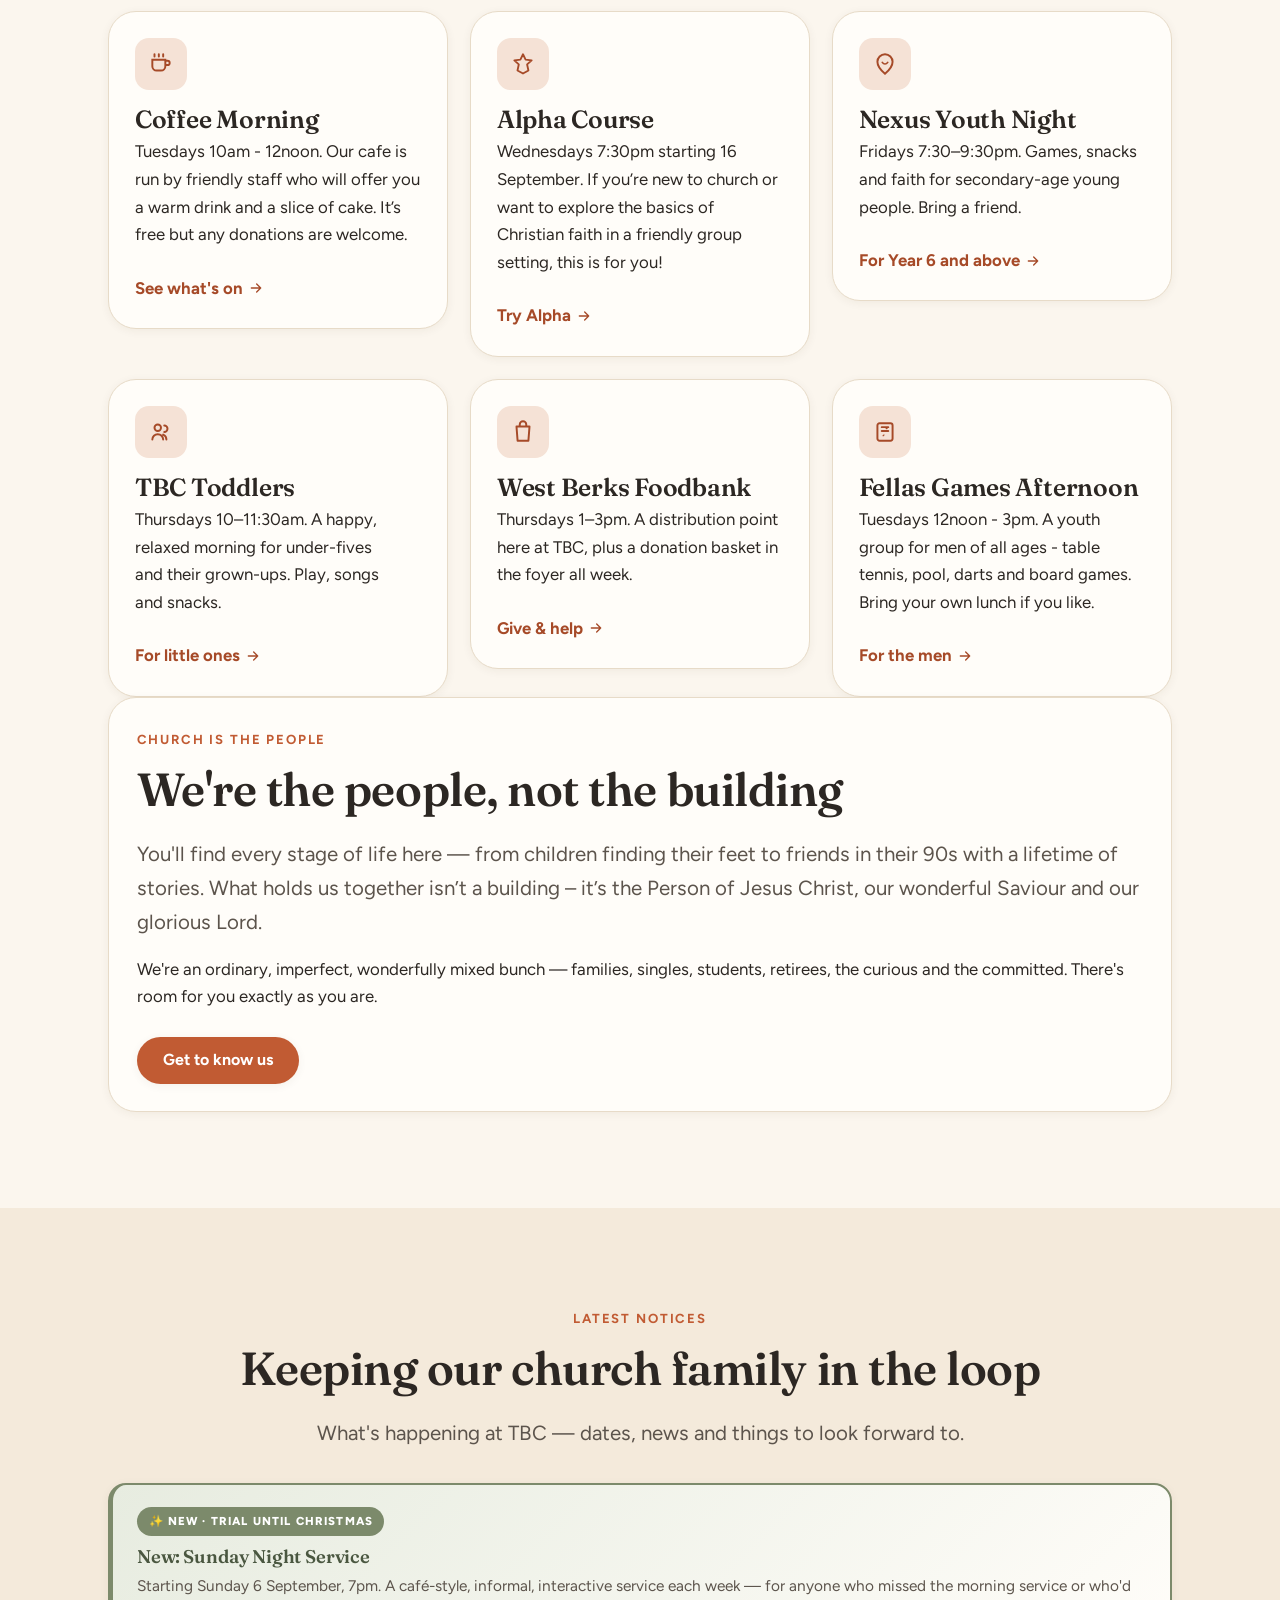
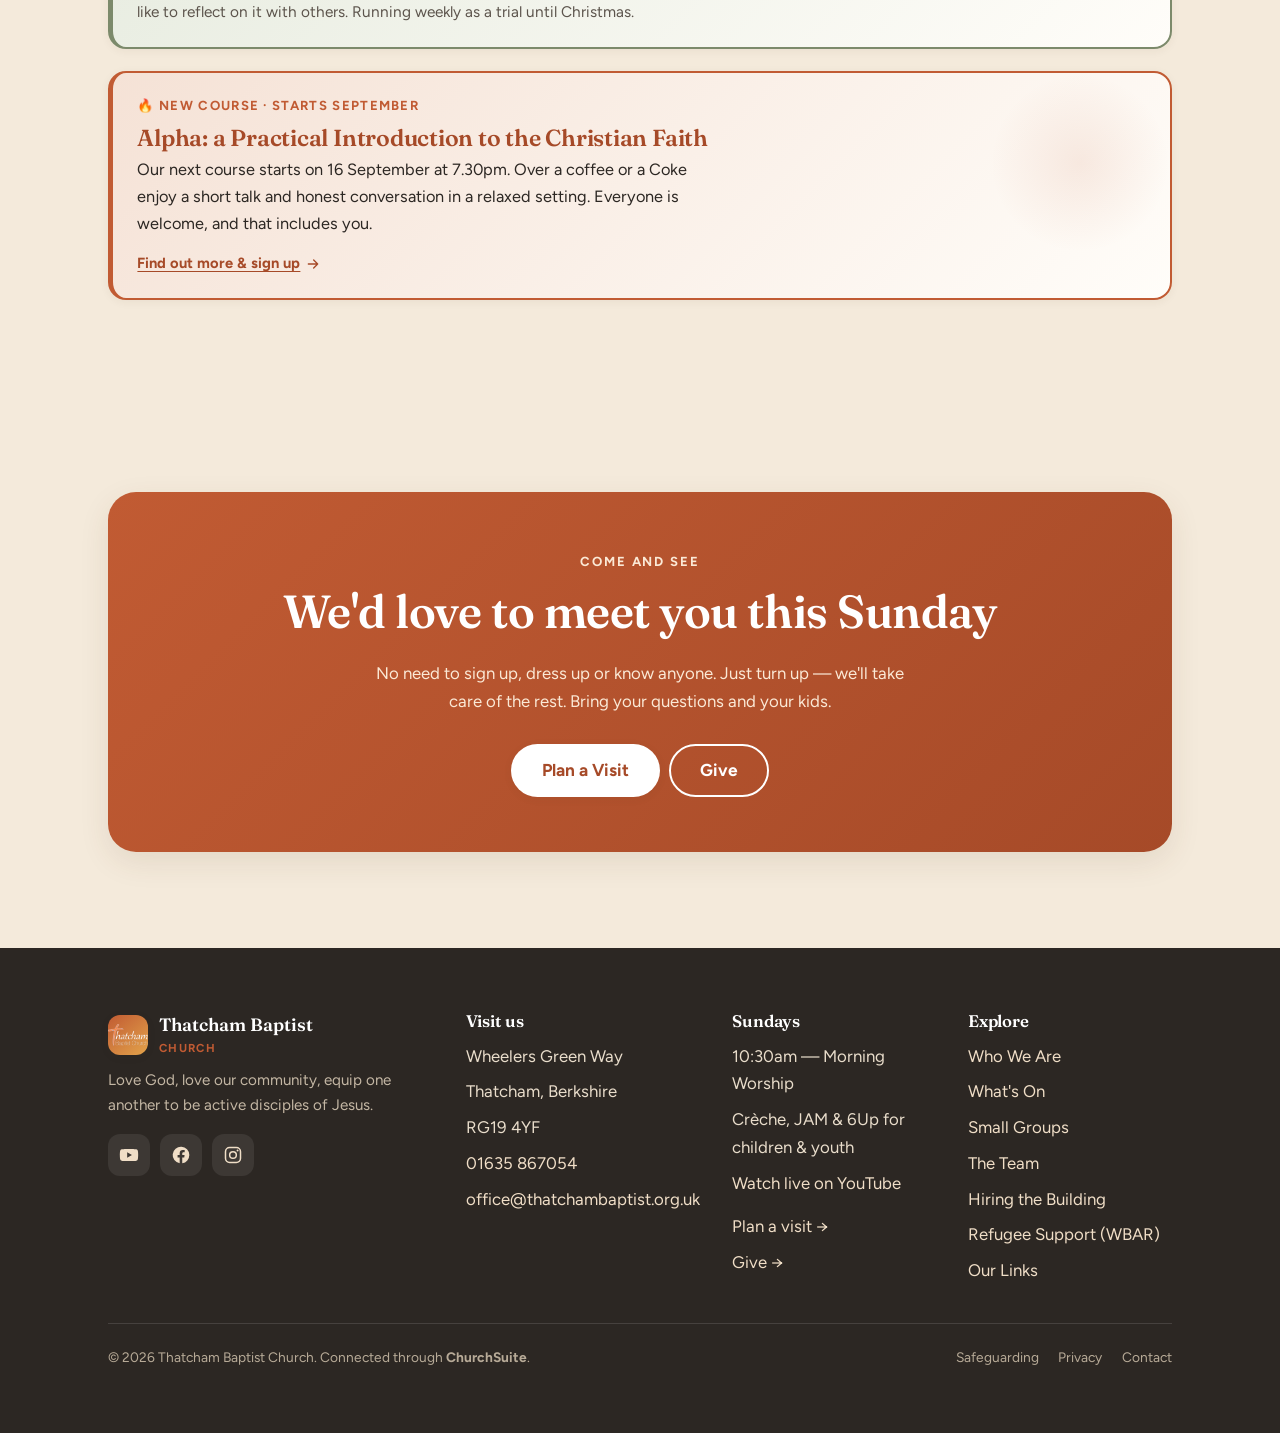
==== commit 4e8e5e87: "Update CSS" ====
--- a/index.html
+++ b/index.html
@@ -204,7 +204,7 @@
       <div class="wrap">
         <div class="feature">
           <figure class="ph ph--grove ratio-4-3 feature__media reveal has-photo">
-            <img class="ph__img" src="assets/church/IMG-20260825-Front3.jpg" alt="Thatcham Baptist Church"
+            <img id="new-here" class="ph__img" src="assets/church/IMG-20260825-Front3.jpg" alt="Thatcham Baptist Church"
               loading="lazy" />
           </figure>
           <div class="reveal d1">
--- a/css/styles.css
+++ b/css/styles.css
@@ -279,13 +279,12 @@
   background: linear-gradient(180deg, rgba(30,22,16,.10) 0%, rgba(30,22,16,.04) 40%, rgba(24,17,11,.28) 100%),
               radial-gradient(120% 90% at 15% 10%, rgba(255,255,255,.06), transparent 50%);
 }
-/* Position the hero photo to prioritise the widest part (horizontal centre) */
-.hero__media .ph__img { object-position: center 16% !important; transform: scale(0.95); }
-@media (max-width: 720px) {
-  /* keep a slightly higher crop on narrow screens so faces/foreground aren't cut;
-     shift focal point a bit left for narrow layouts */
-  .hero__media .ph__img { object-position: 30% 18% !important; transform: none; }
-}
+
+@media (min-width: 720px) {
+  .hero__media .ph__img { object-position: center 16% !important; transform: scale(0.95); }
+}
+.hero__media .ph__img { object-position: 32% 18% !important; transform: none; }
+
 .hero__inner {
   position: relative; z-index: 2;
   min-height: min(86vh, 720px);
@@ -345,13 +344,16 @@
   .feature--reverse .feature__media { order: 2; }
 }
 
-/* Nudge feature images slightly upward on wide screens to prioritise foreground */
-@media (min-width: 860px) {
-  /* show more sky and crop out pavement by moving image upward and zooming in */
-  .feature .ph__img {
+
+@media (min-width: 720px) {
+  #new-here{
     object-position: center top !important;
     transform: translateY(7%) scale(1.15);
   }
+}
+#new-here{
+  object-position: center top !important;
+  transform: translateY(7%) scale(1.15);
 }
 
 /* removed: previous nudge caused distortion — default image framing retained */
@@ -452,23 +454,20 @@
   transform: none;
 }
 
-@media (min-width: 860px) {
+@media (min-width: 720px) {
   /* Slightly scale down team/person photos on desktop to give more breathing room */
-  .team-grid .person__photo img,
-  .person .person__photo img {
+  #who-we-are{
     transform: scale(1) !important;
     transform-origin: center center;
     transition: transform .25s var(--ease);
   }
 }
-@media (max-width: 720px) {
-  .team-grid .person__photo img,
-  .person .person__photo img {
-    object-position: 55% 14% !important;
-    transform: scale(1) !important;
-    transition: transform .18s var(--ease);
-  }
-}
+#who-we-are{
+  object-position: 55% 14% !important;
+  transform: scale(1) !important;
+  transition: transform .18s var(--ease);
+}
+
 .person__photo .tagchip {
   position: absolute; bottom: .45rem; left: 50%; transform: translateX(-50%);
   background: rgba(44,39,35,.66); color: #FBF6EE; font-size: .62rem; font-weight: 600;
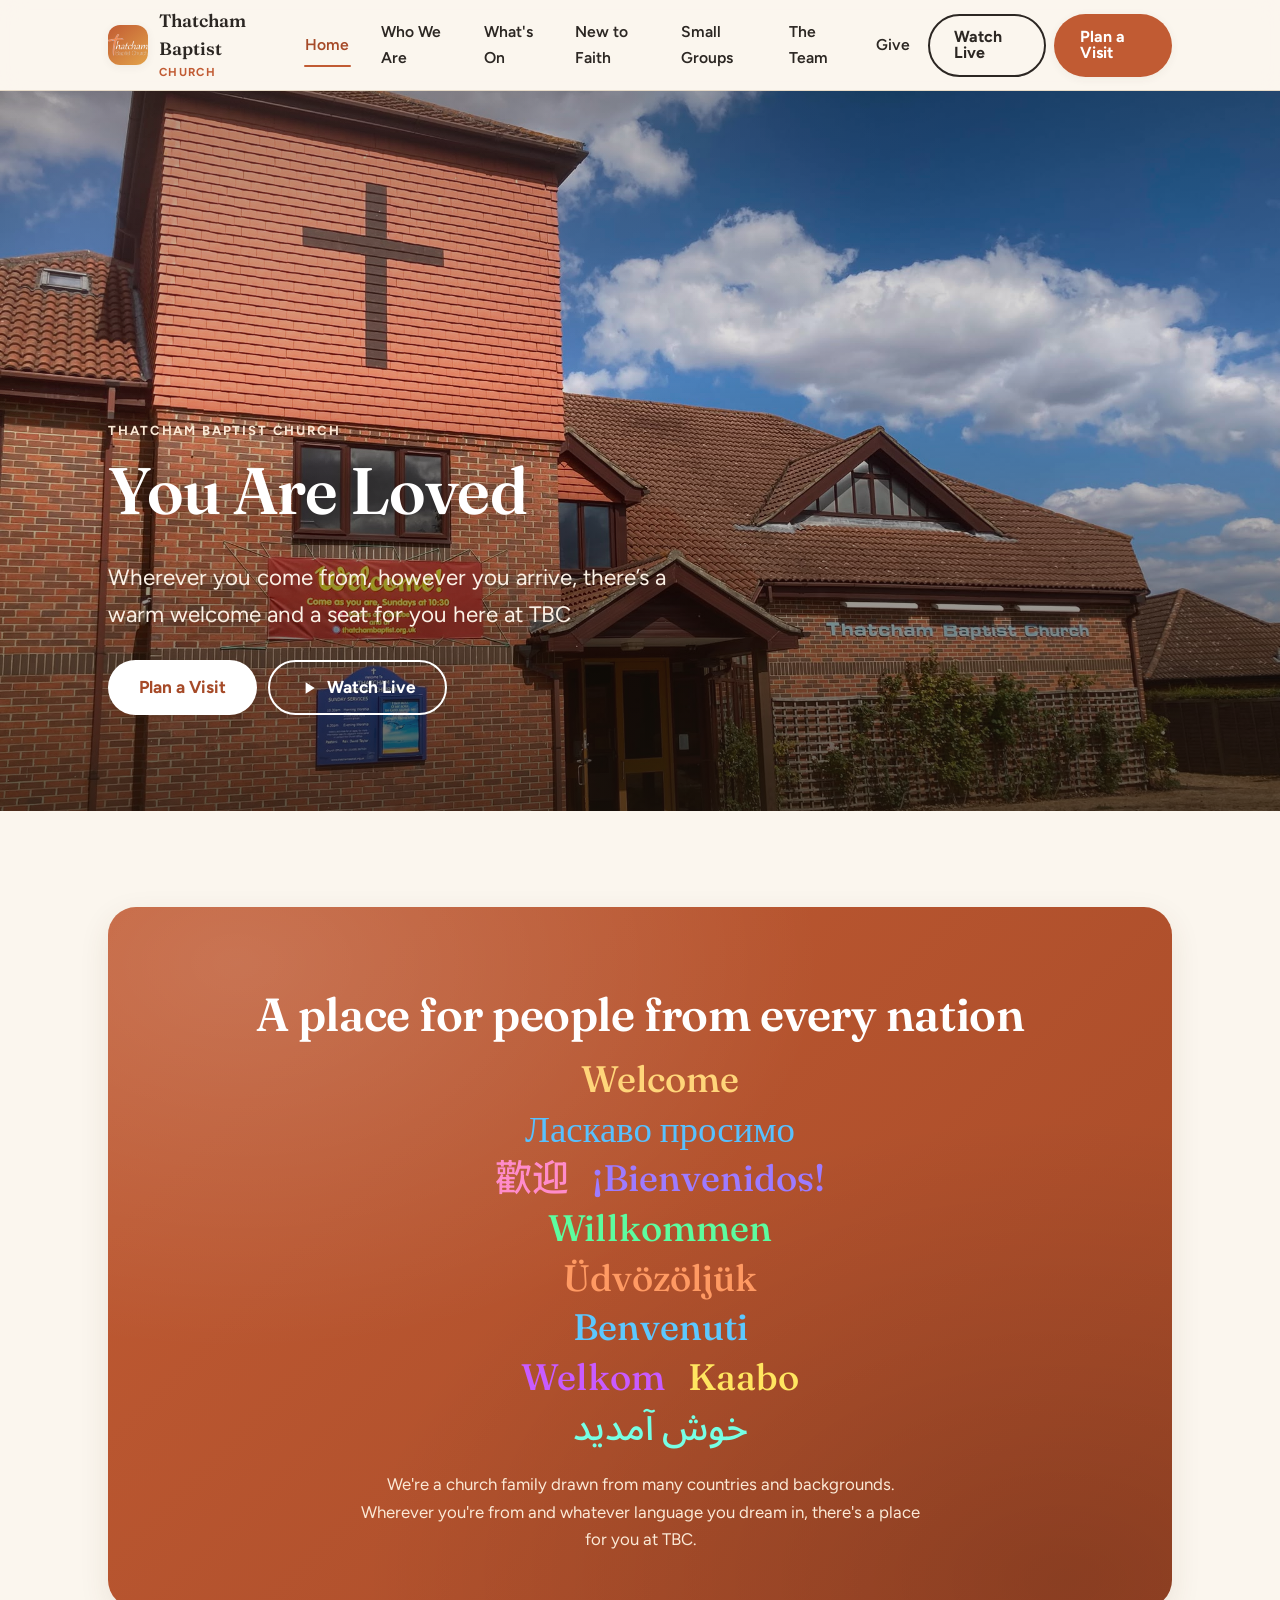
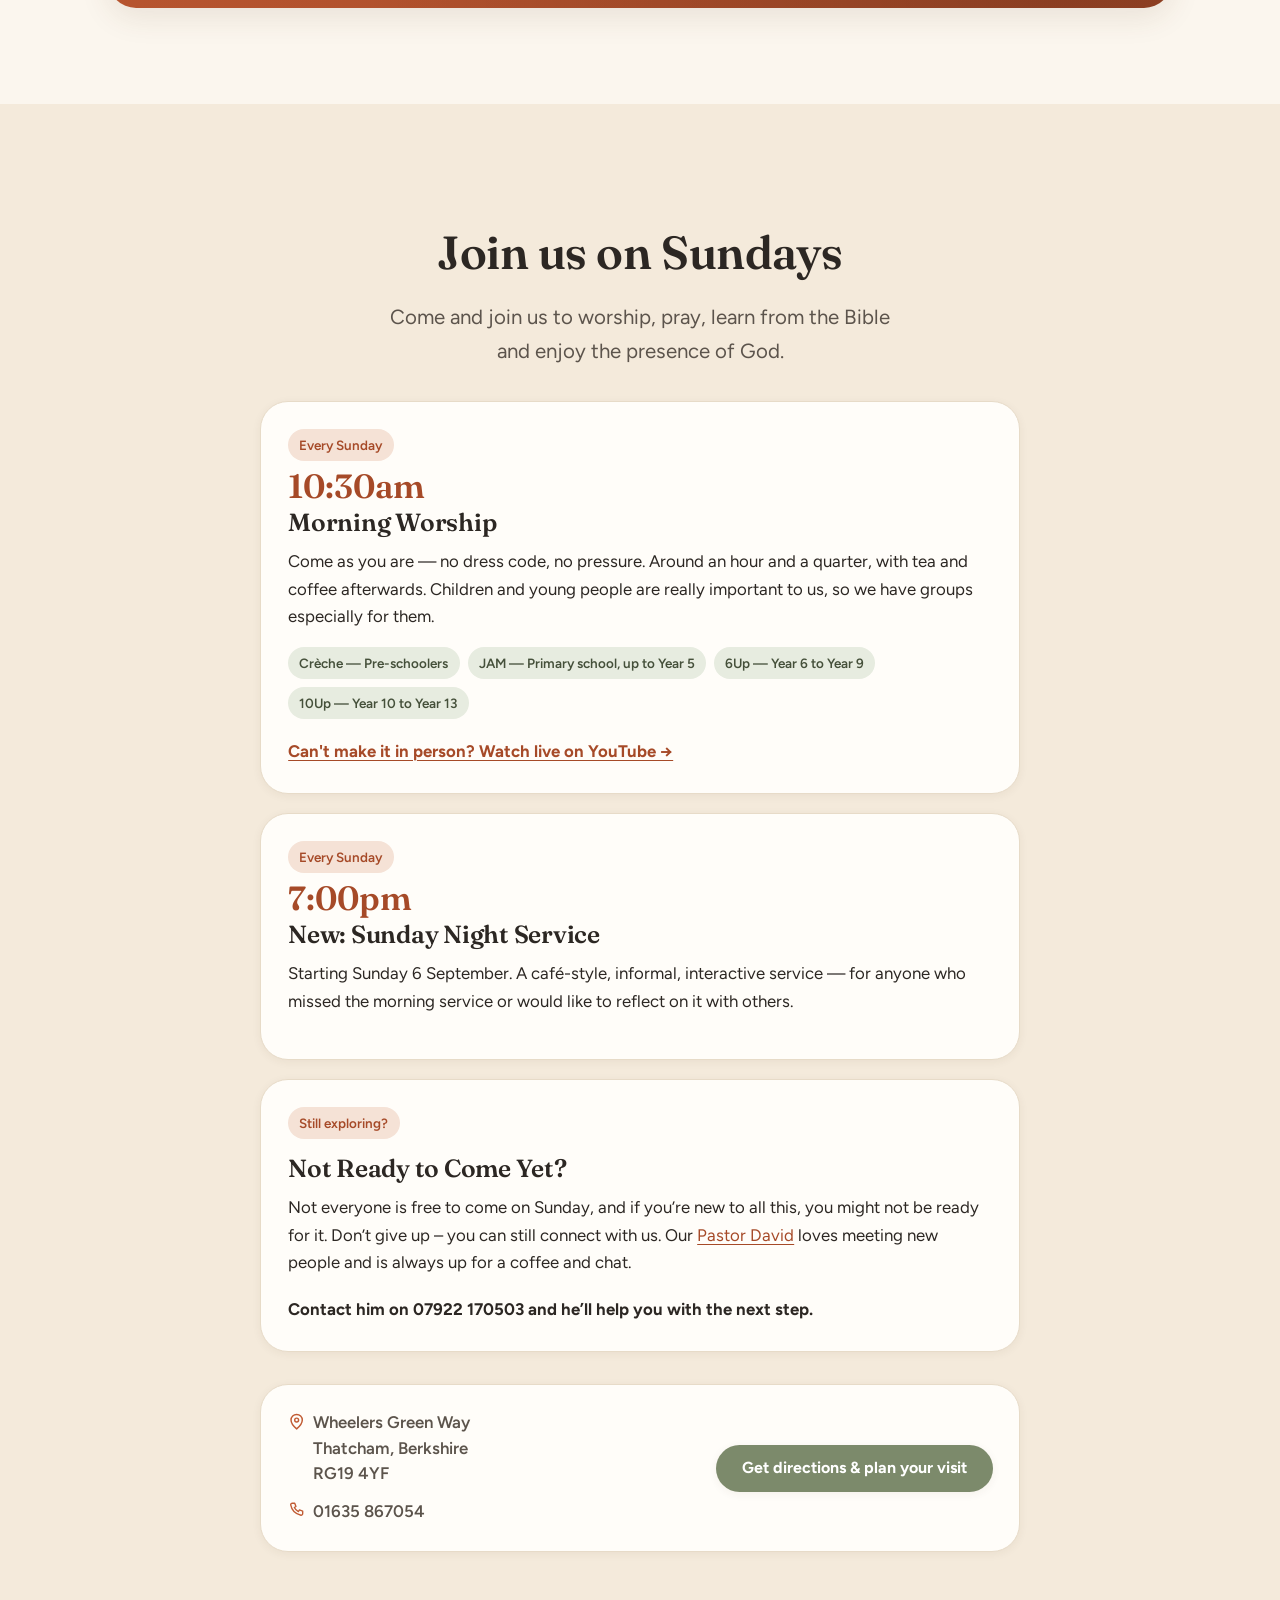
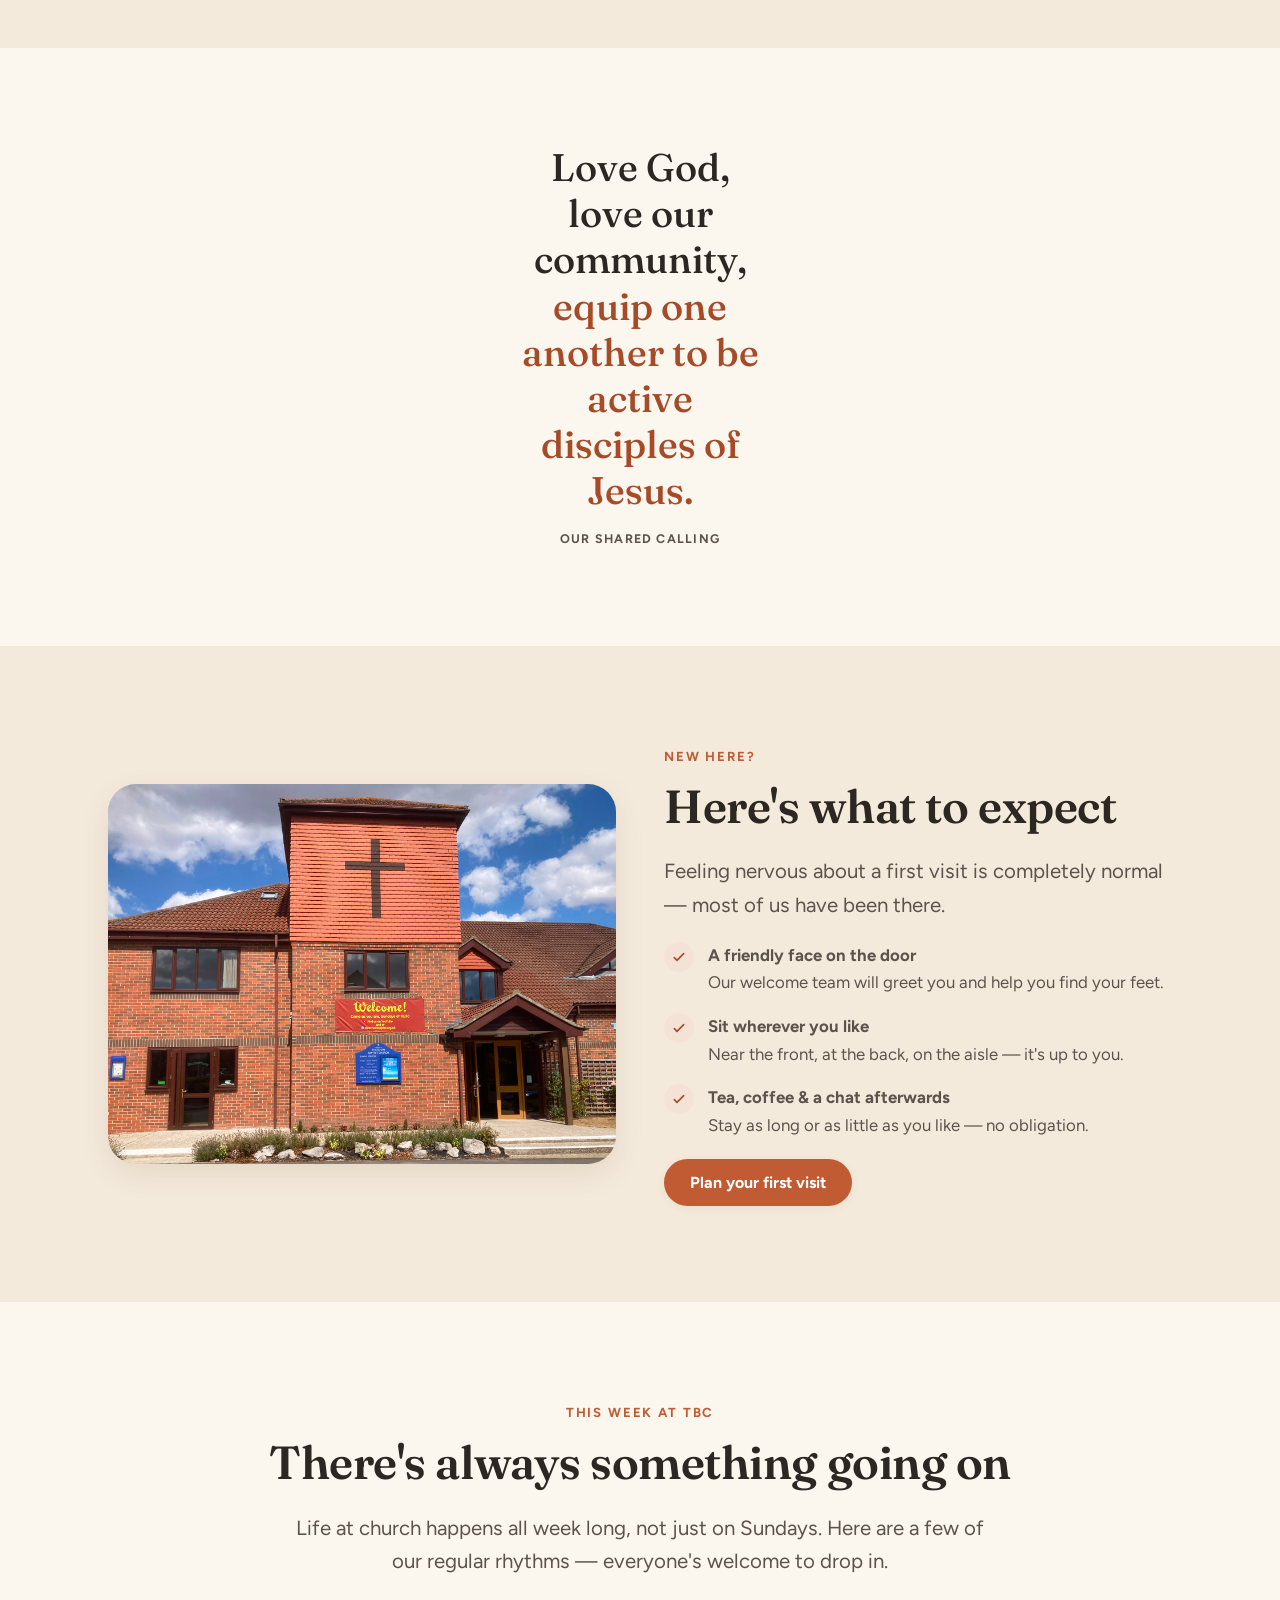
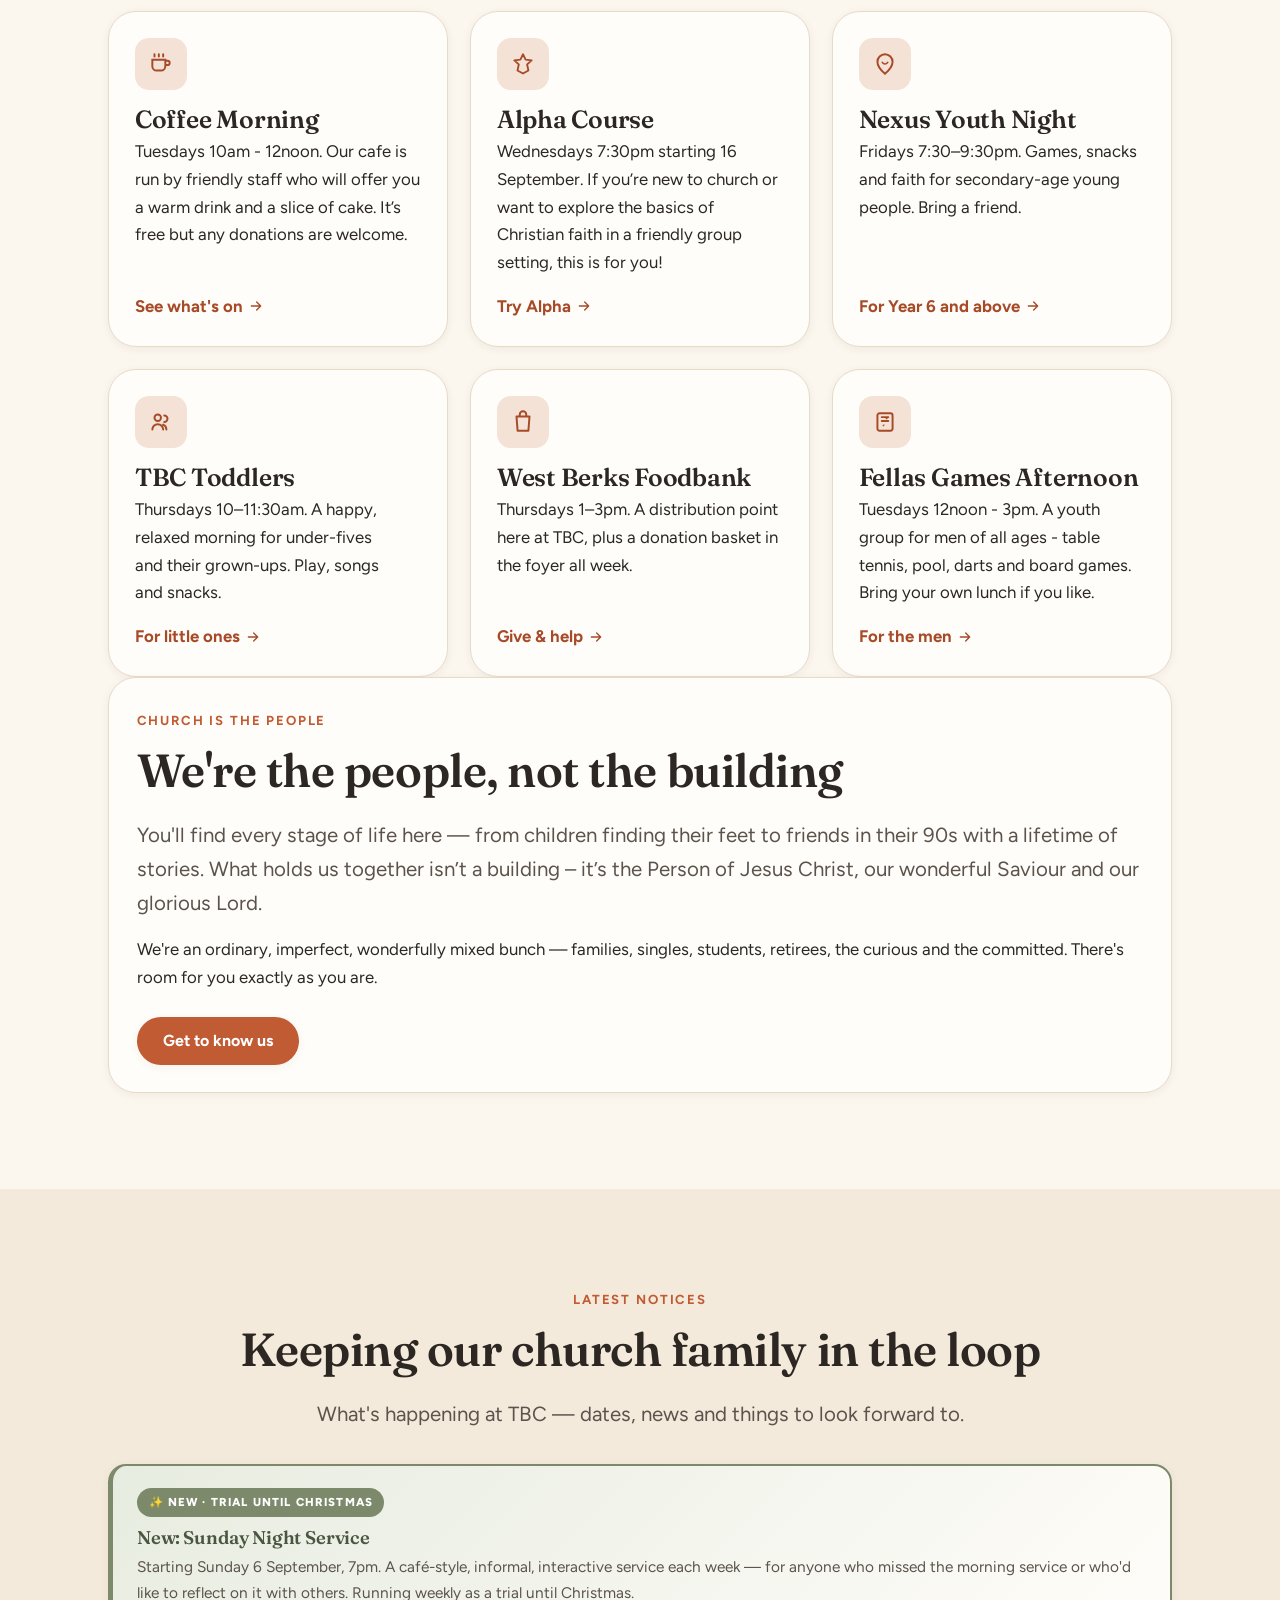
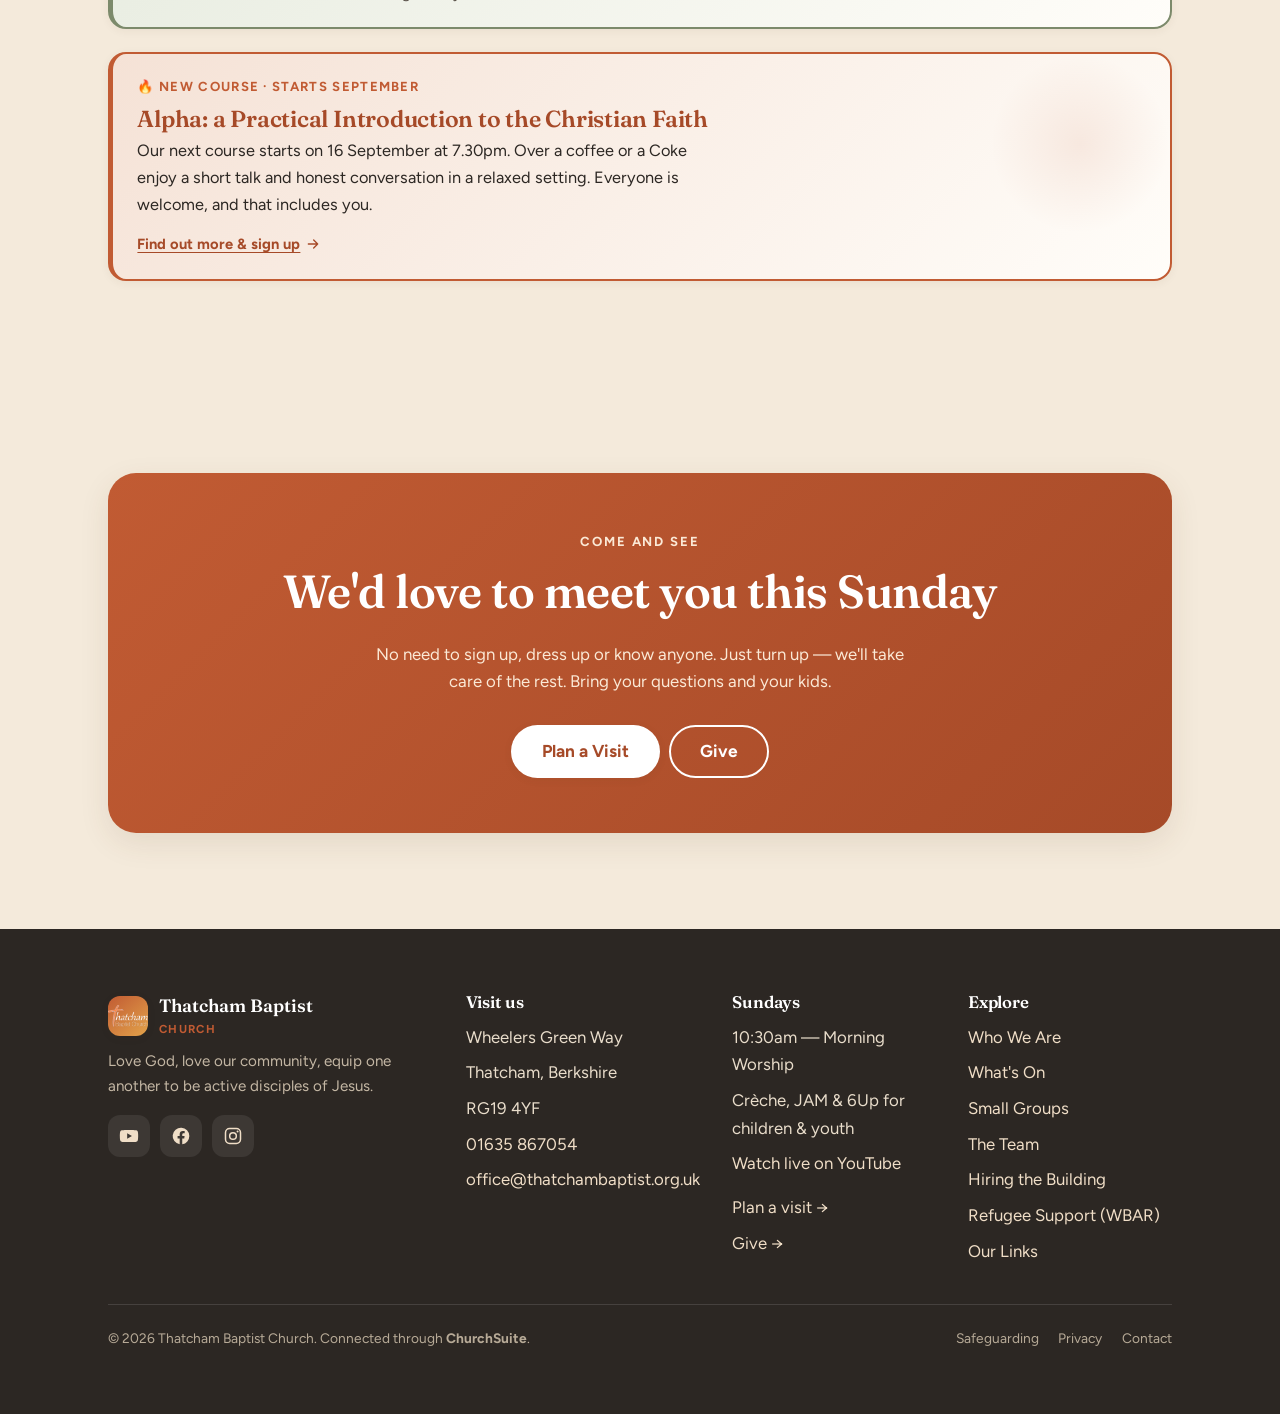
==== commit d202b3f0: "Enforce refresh of script everyday" ====
--- a/index.html
+++ b/index.html
@@ -13,7 +13,8 @@
   <link
     href="https://fonts.googleapis.com/css2?family=Fraunces:opsz,wght@9..144,400;9..144,500;9..144,600&family=Figtree:wght@400;500;600;700;800&family=Noto+Sans+Arabic:wght@500;600&family=Noto+Sans+SC:wght@500;600&display=swap"
     rel="stylesheet" />
-  <link rel="stylesheet" href="css/styles.css?v=6" />
+  <script src="js/site-version.js"></script>
+  <script>document.write('<link rel="stylesheet" href="css/styles.css?v=' + ASSET_VERSION + '" />');</script>
   <link rel="icon" href="assets/logo/cropped-circle-cropped.png" />
 </head>
 
@@ -521,9 +522,9 @@
     </a>
   </nav>
 
-  <script src="js/main.js?v=6"></script>
-  <script src="js/feed-common.js?v=6"></script>
-  <script src="js/events.js?v=6"></script>
+  <script>document.write('<script src="js/main.js?v=' + ASSET_VERSION + '"><\/script>');</script>
+  <script>document.write('<script src="js/feed-common.js?v=' + ASSET_VERSION + '"><\/script>');</script>
+  <script>document.write('<script src="js/events.js?v=' + ASSET_VERSION + '"><\/script>');</script>
 </body>
 
 </html>
--- a/css/styles.css
+++ b/css/styles.css
@@ -332,8 +332,10 @@
   background: var(--clay-soft); color: var(--clay-dark); margin-bottom: 1rem;
 }
 .card__icon svg { width: 26px; height: 26px; }
-.card--link { text-decoration: none; color: inherit; display: block; }
+.card--link { text-decoration: none; color: inherit; display: flex; flex-direction: column; height: 100%; }
+.grid--3 > .card--link { align-self: stretch; }
 .card--link .more { color: var(--clay-dark); font-weight: 700; display: inline-flex; align-items: center; gap: .3rem; }
+.card--link .more { margin-top: auto; }
 .card--link:hover .more { gap: .55rem; }
 
 /* Feature (image + text) */
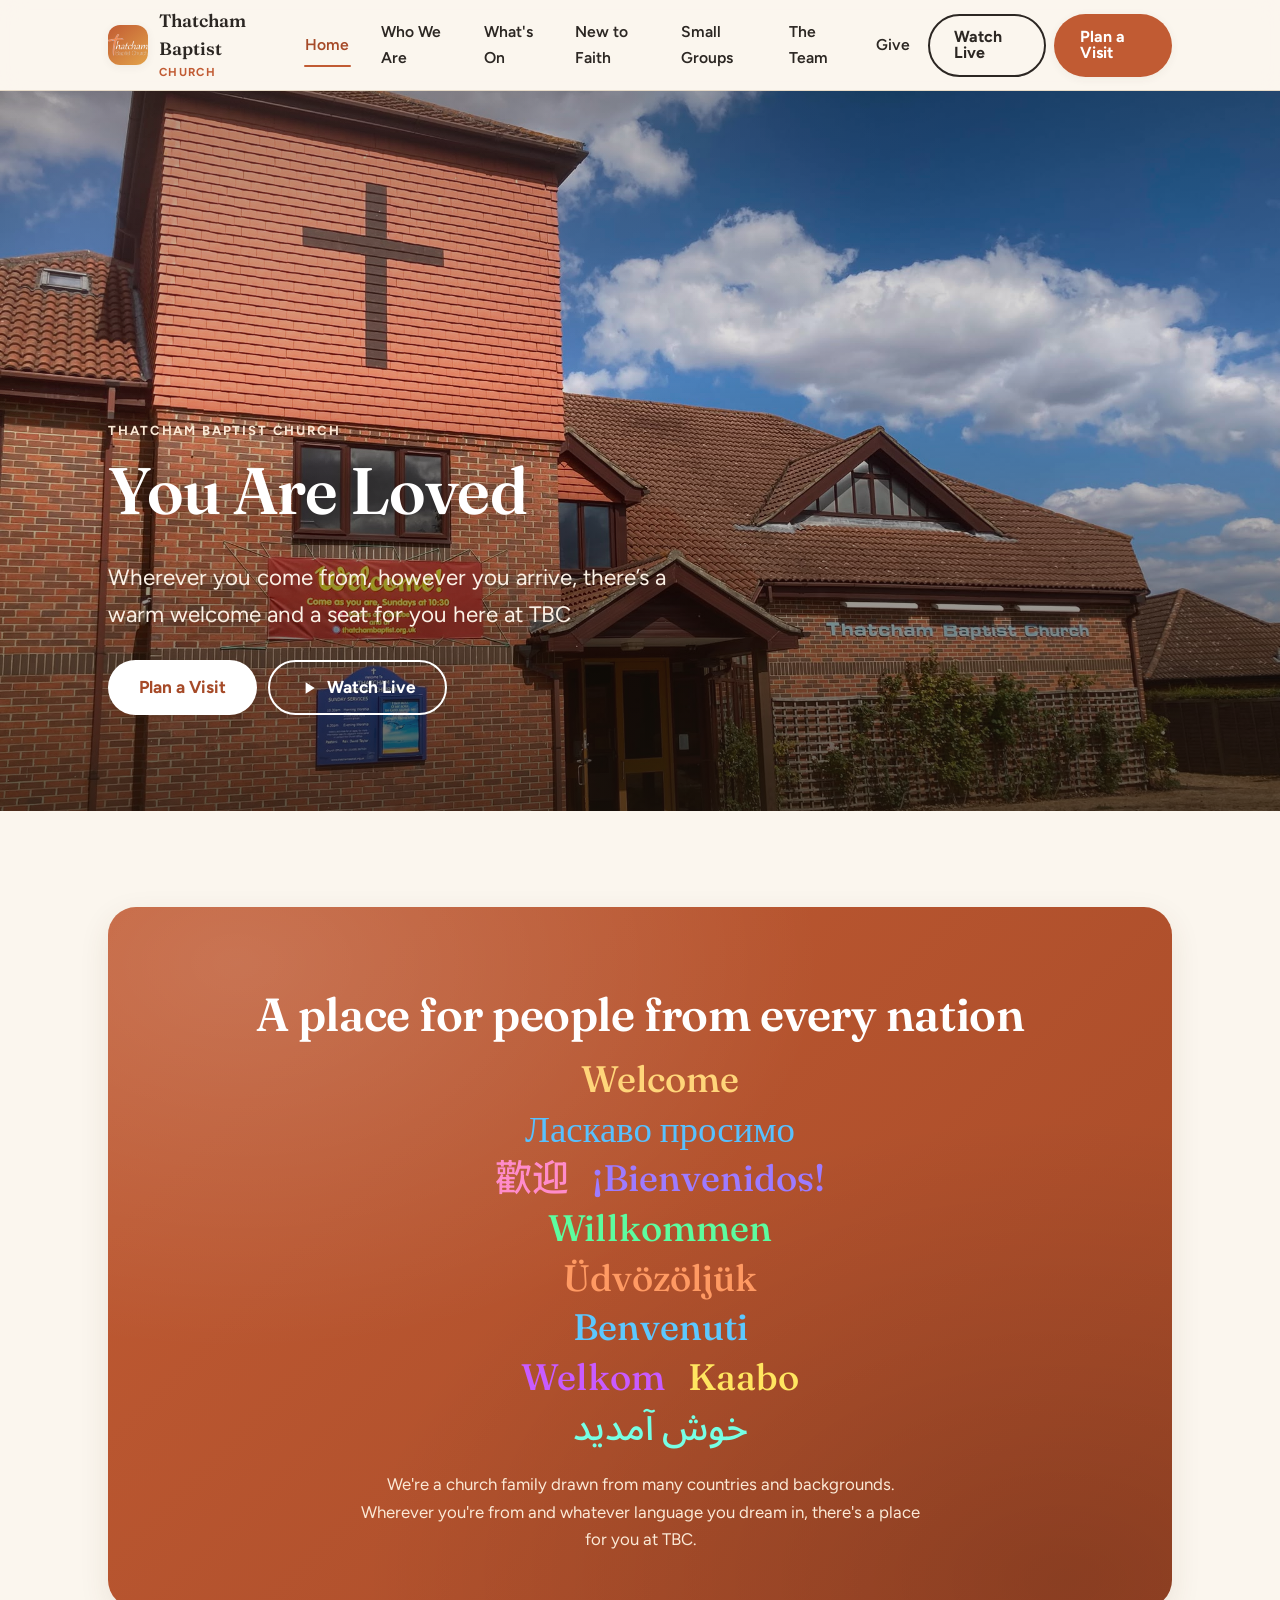
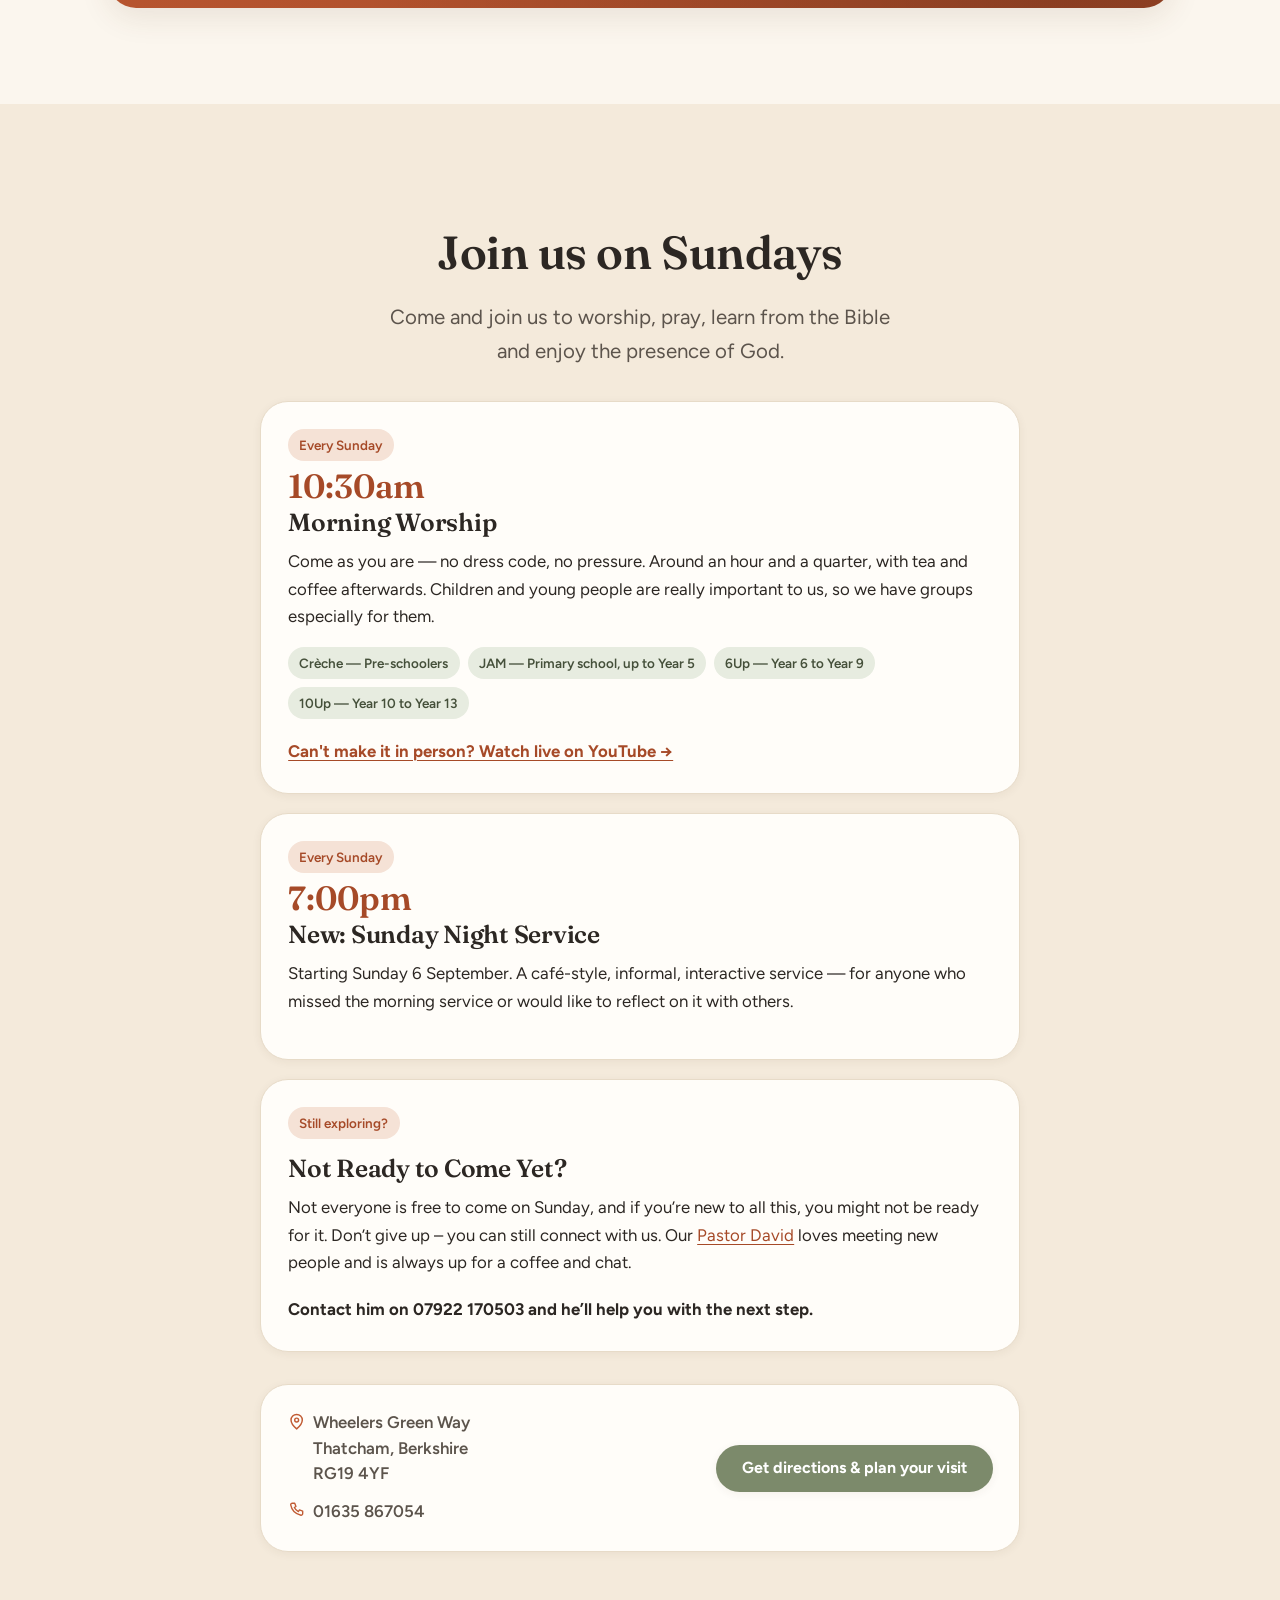
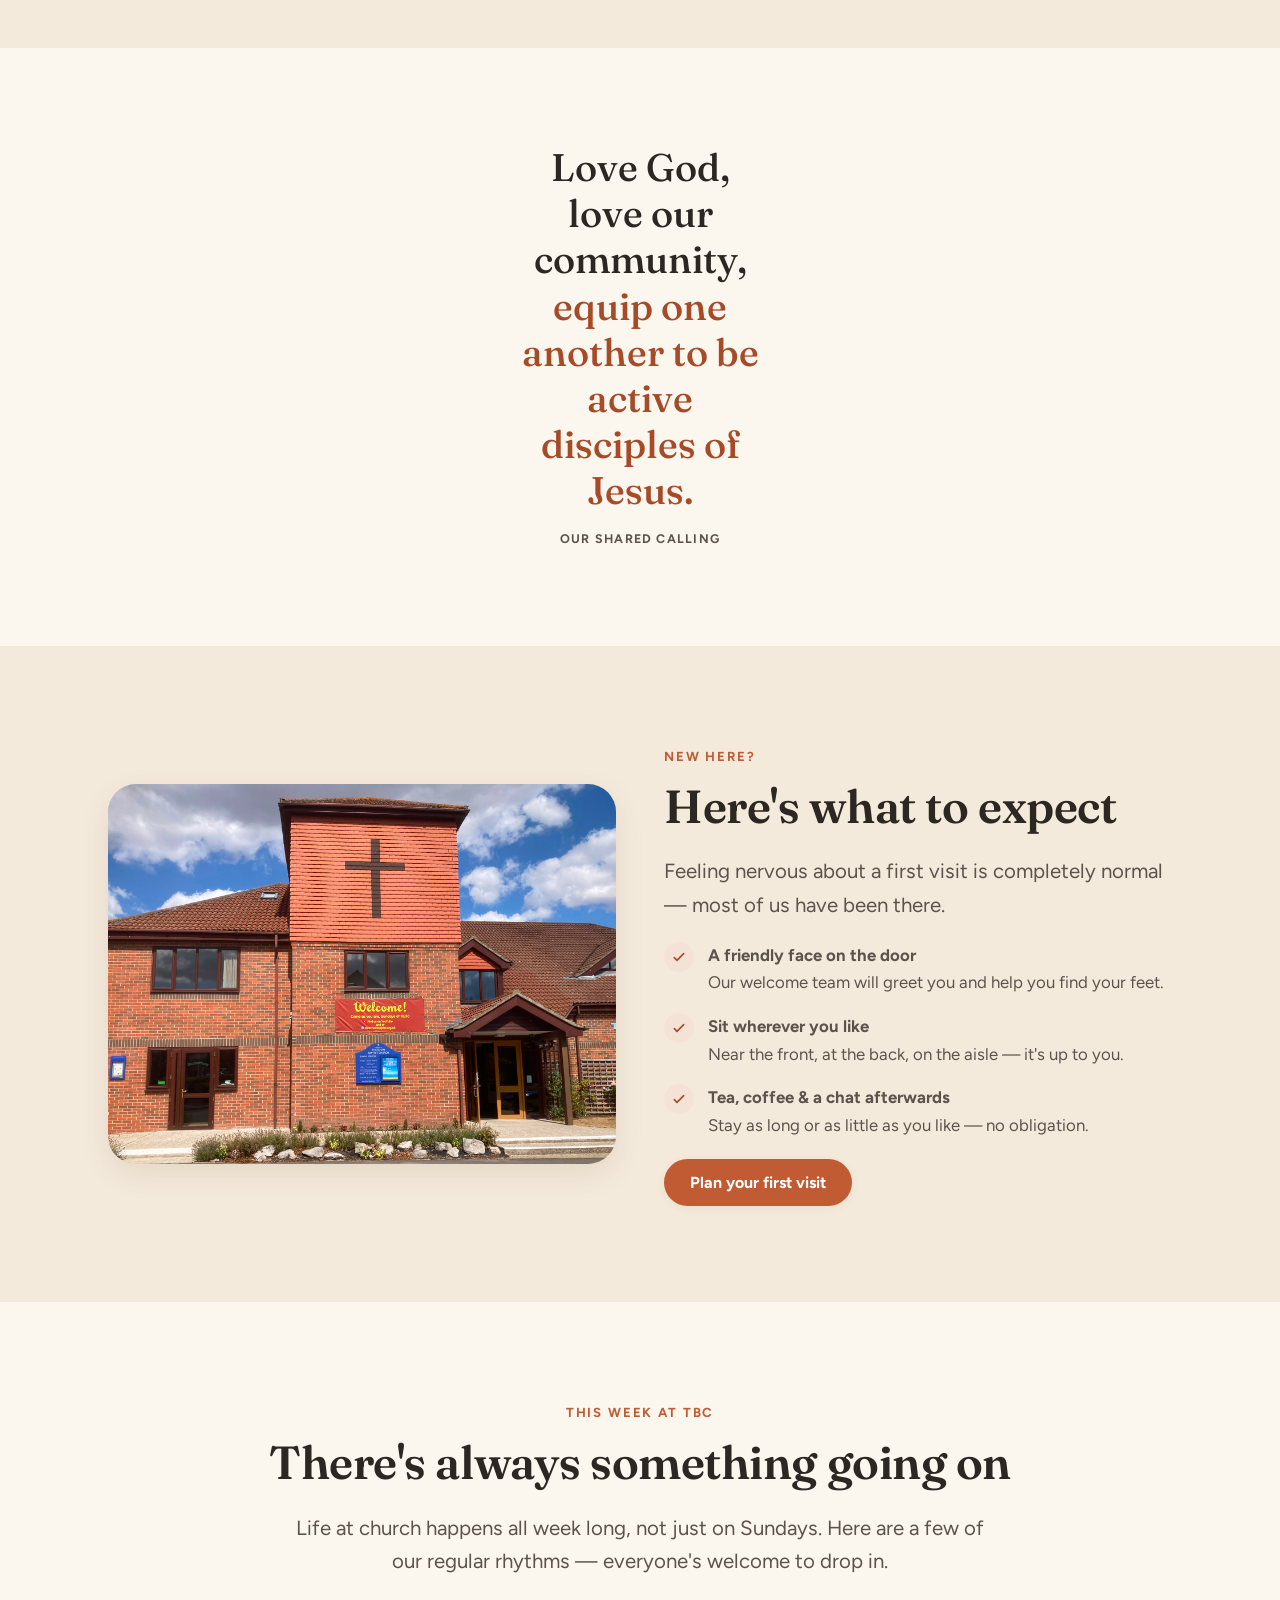
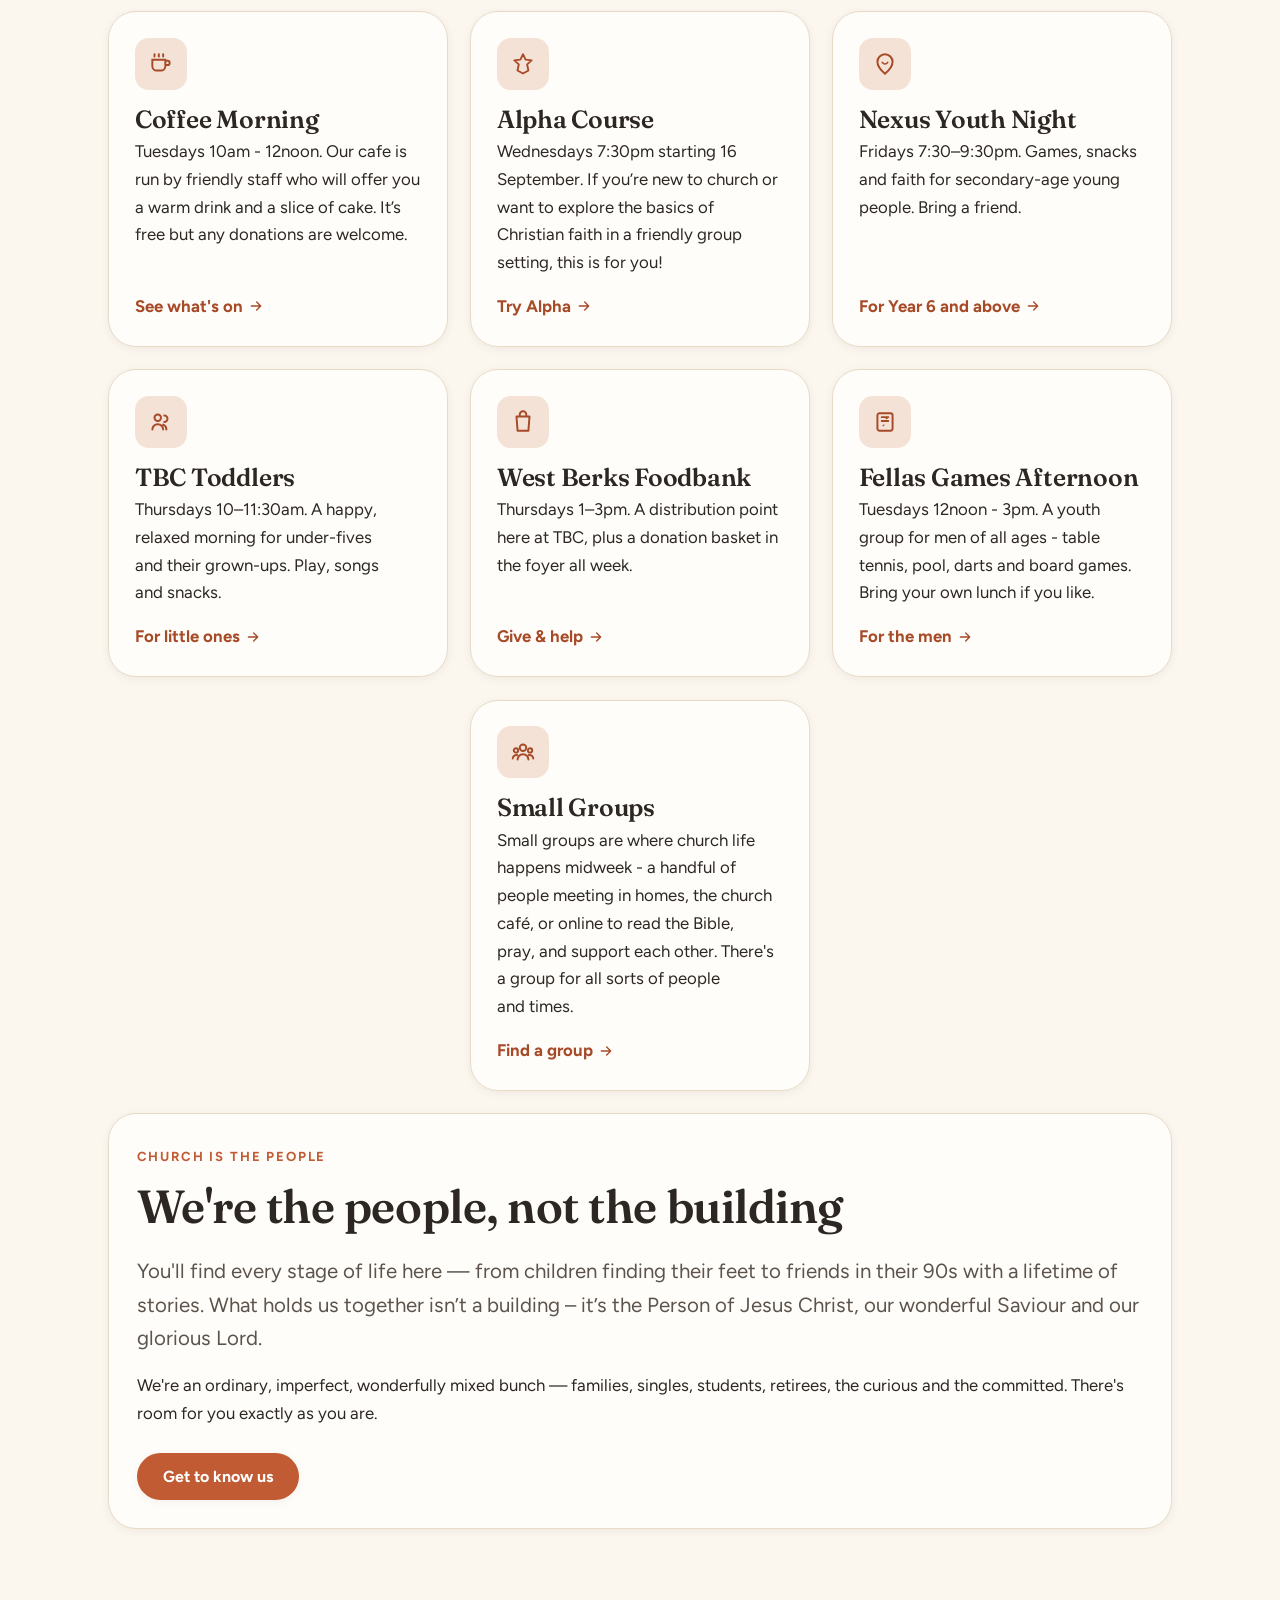
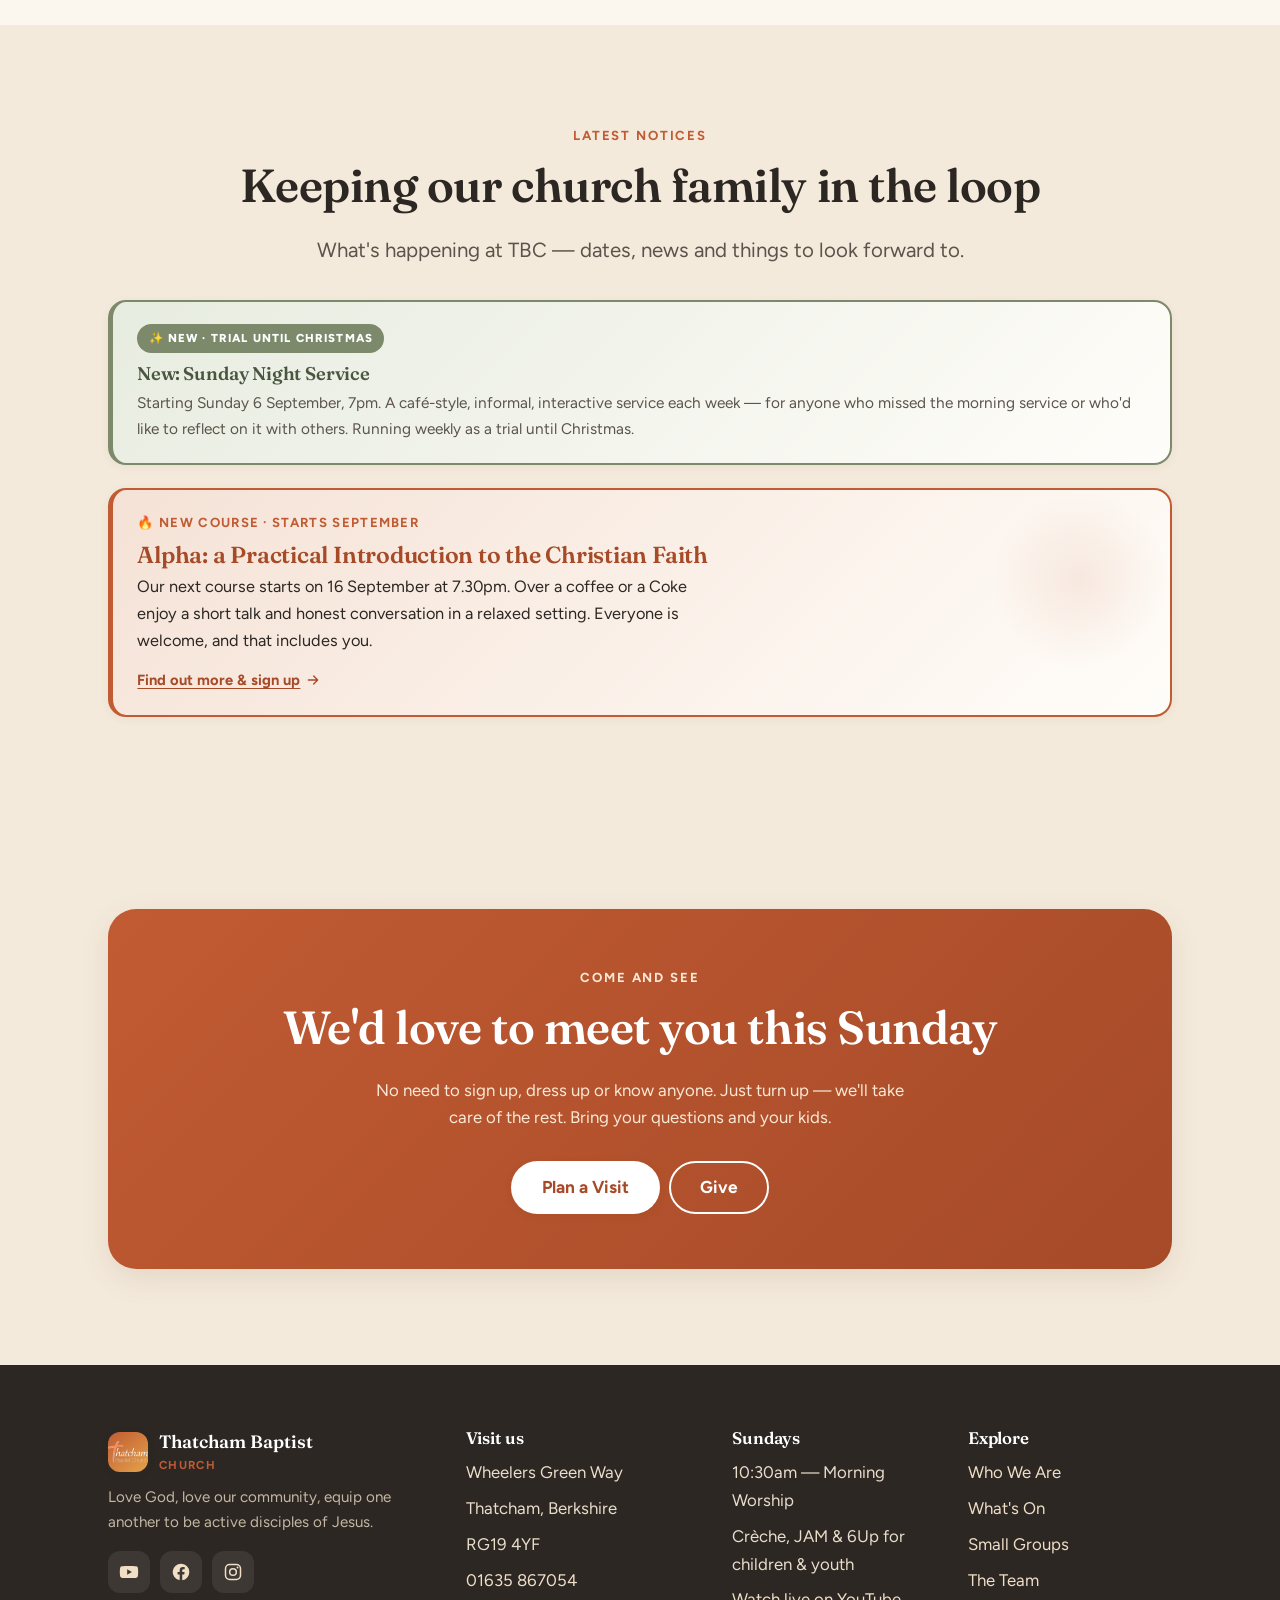
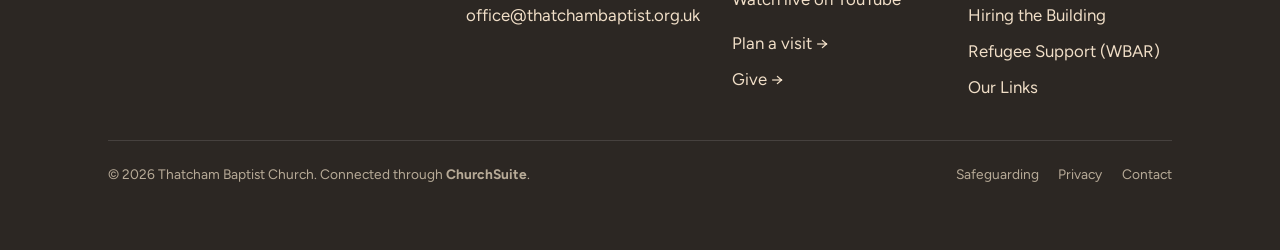
==== commit 5a2621c6: "Add Small Groups card to homepage, fix section spacing" ====
--- a/index.html
+++ b/index.html
@@ -245,7 +245,7 @@
             regular rhythms — everyone's welcome to drop in.</p>
         </div>
 
-        <div class="grid grid--3 mt-3">
+        <div class="grid grid--3 grid--balanced mt-3">
           <a class="card card--link reveal" href="whats-on.html#tuesday">
             <div class="card__icon"><svg viewBox="0 0 24 24" fill="none">
                 <path d="M4 8h12v6a4 4 0 01-4 4H8a4 4 0 01-4-4V8zM16 9h2a2 2 0 010 4h-2M6 3v2M10 3v2M14 3v2"
@@ -321,6 +321,22 @@
             <h3>Fellas Games Afternoon</h3>
             <p>Tuesdays 12noon - 3pm. A youth group for men of all ages - table tennis, pool, darts and board games.  Bring your own lunch if you like.</p>
             <span class="more mt-1">For the men <svg viewBox="0 0 24 24" width="16" height="16" fill="none">
+                <path d="M5 12h14M13 6l6 6-6 6" stroke="currentColor" stroke-width="2" stroke-linecap="round"
+                  stroke-linejoin="round" />
+              </svg></span>
+          </a>
+          <a class="card card--link reveal" href="small-groups.html">
+            <div class="card__icon"><svg viewBox="0 0 24 24" fill="none">
+                <circle cx="12" cy="8" r="3" stroke="currentColor" stroke-width="1.8" />
+                <path d="M7 19a5 5 0 0110 0" stroke="currentColor" stroke-width="1.8" stroke-linecap="round" />
+                <circle cx="5.5" cy="10.5" r="2" stroke="currentColor" stroke-width="1.8" />
+                <circle cx="18.5" cy="10.5" r="2" stroke="currentColor" stroke-width="1.8" />
+                <path d="M2.5 18a3.5 3.5 0 014-3.2M21.5 18a3.5 3.5 0 00-4-3.2" stroke="currentColor"
+                  stroke-width="1.8" stroke-linecap="round" />
+              </svg></div>
+            <h3>Small Groups</h3>
+            <p>Small groups are where church life happens midweek - a handful of people meeting in homes, the church café, or online to read the Bible, pray, and support each other. There's a group for all sorts of people and times.</p>
+            <span class="more mt-1">Find a group <svg viewBox="0 0 24 24" width="16" height="16" fill="none">
                 <path d="M5 12h14M13 6l6 6-6 6" stroke="currentColor" stroke-width="2" stroke-linecap="round"
                   stroke-linejoin="round" />
               </svg></span>
--- a/css/styles.css
+++ b/css/styles.css
@@ -338,6 +338,18 @@
 .card--link .more { margin-top: auto; }
 .card--link:hover .more { gap: .55rem; }
 
+/* Balanced grid: a lone item on the last row sits centred instead of stranded left */
+@media (min-width: 620px) and (max-width: 939px) {
+  .grid--3.grid--balanced > :last-child:nth-child(2n+1) {
+    grid-column: 1 / -1; justify-self: center; width: calc(50% - .7rem);
+  }
+}
+@media (min-width: 940px) {
+  .grid--3.grid--balanced > :last-child:nth-child(3n+1) { grid-column: 2; }
+}
+/* A block following a grid keeps the same spacing as the gap between grid items */
+.grid + .service-card { margin-top: 1.4rem; }
+
 /* Feature (image + text) */
 .feature { display: grid; gap: clamp(1.6rem, 4vw, 3rem); align-items: center; }
 .feature--single { max-width: min(960px, 100%); margin-inline: auto; width: 100%; }
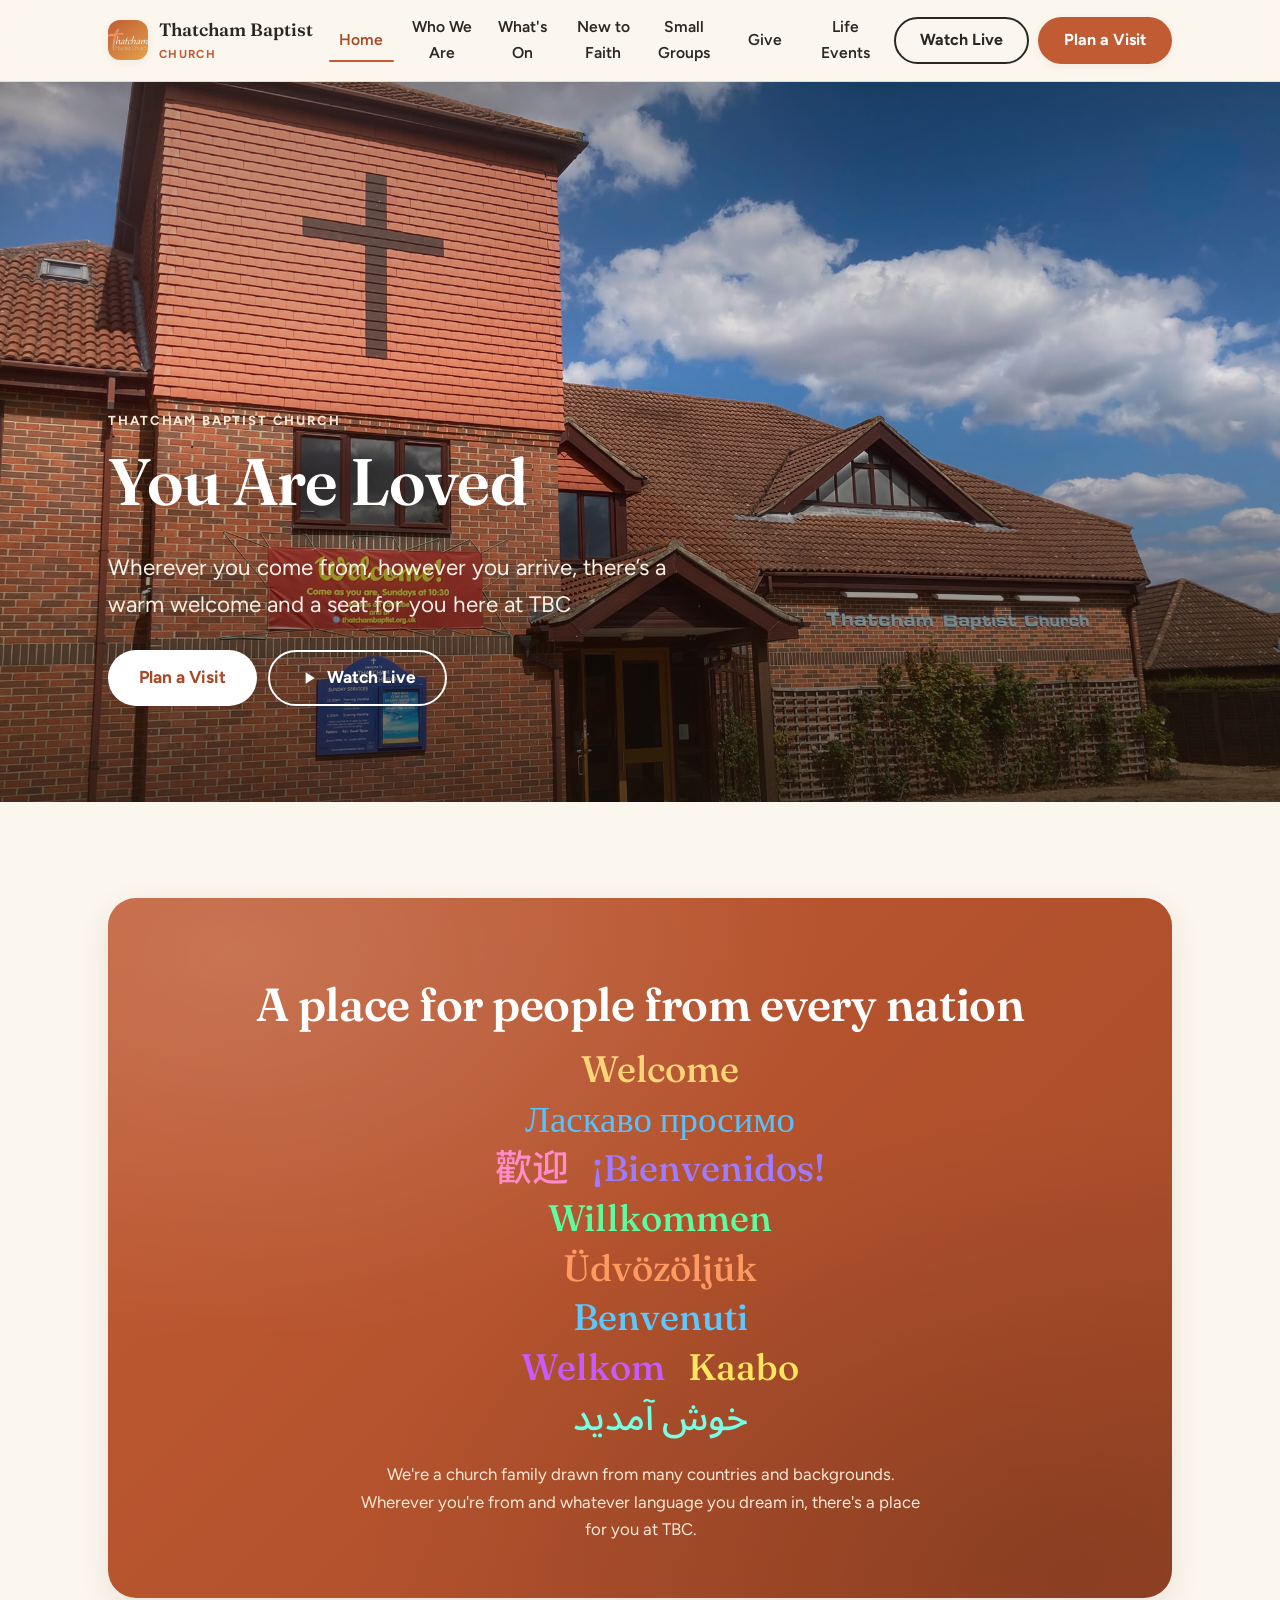
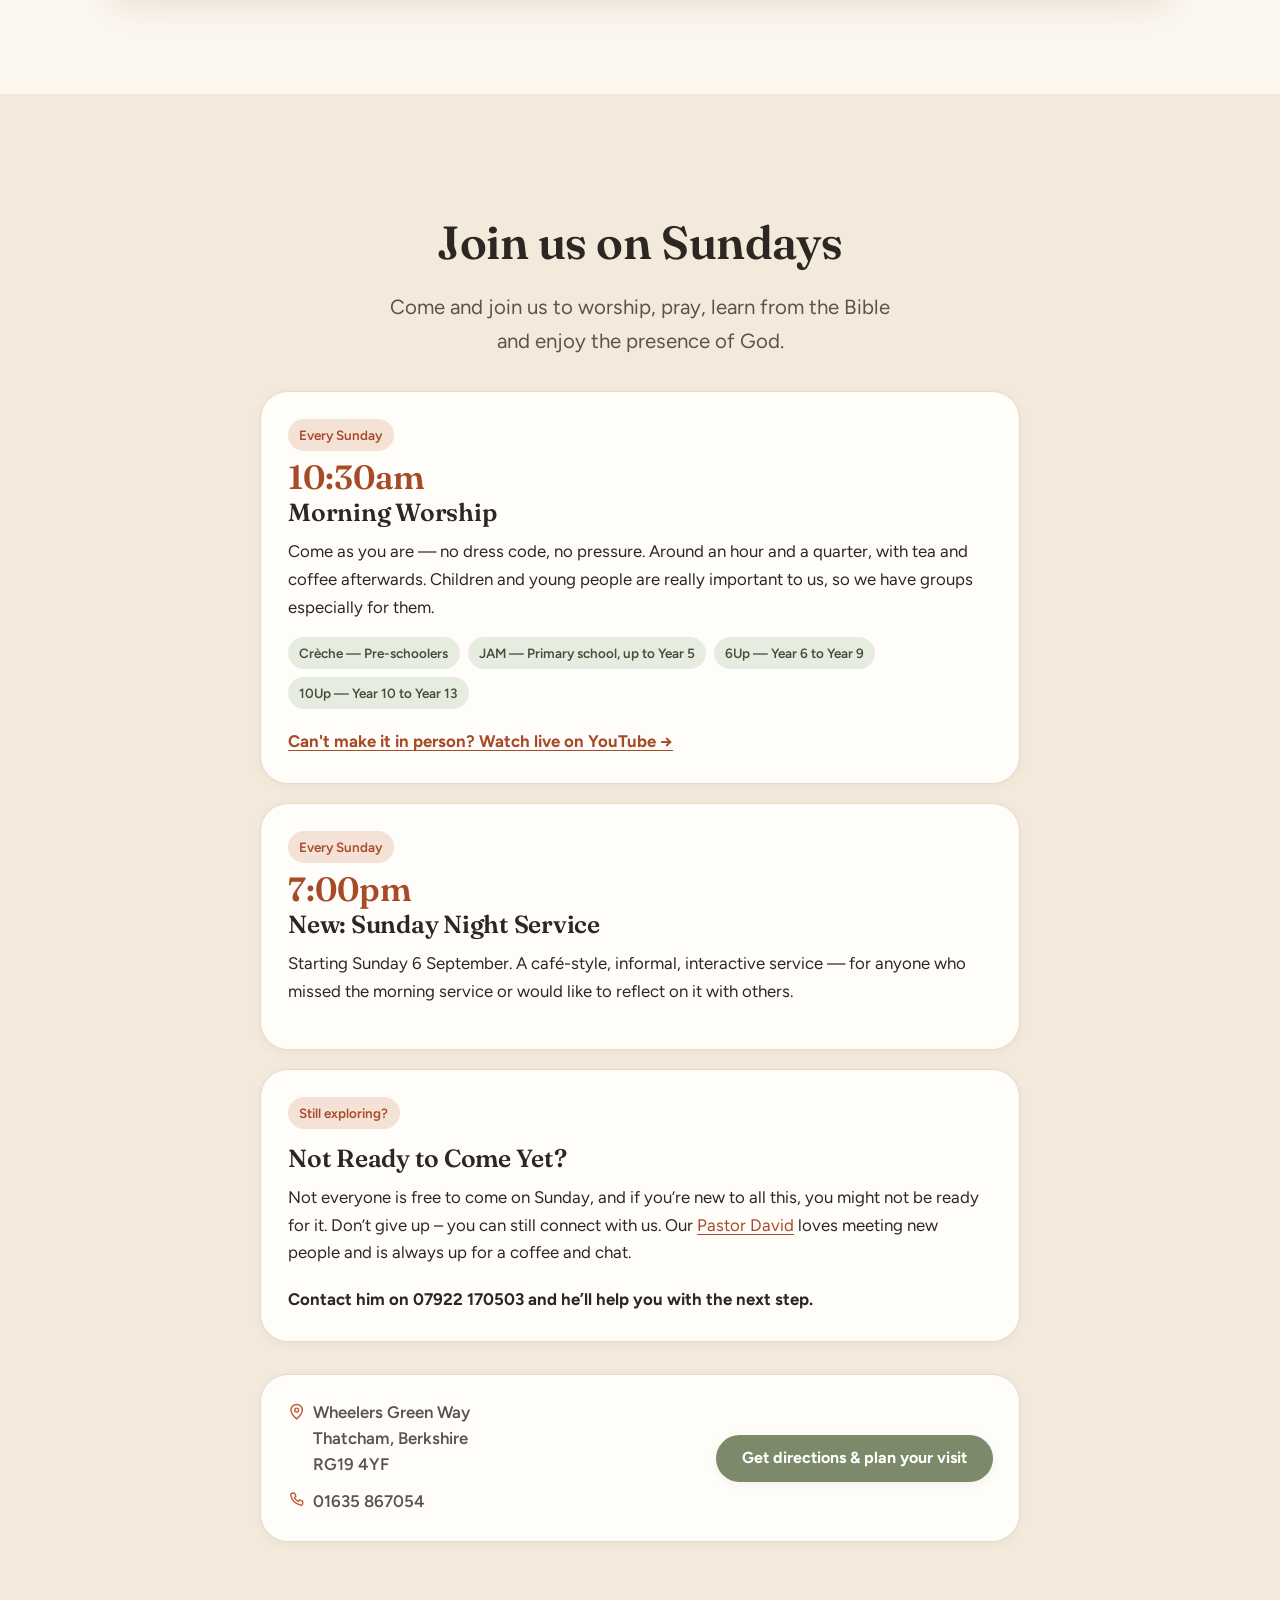
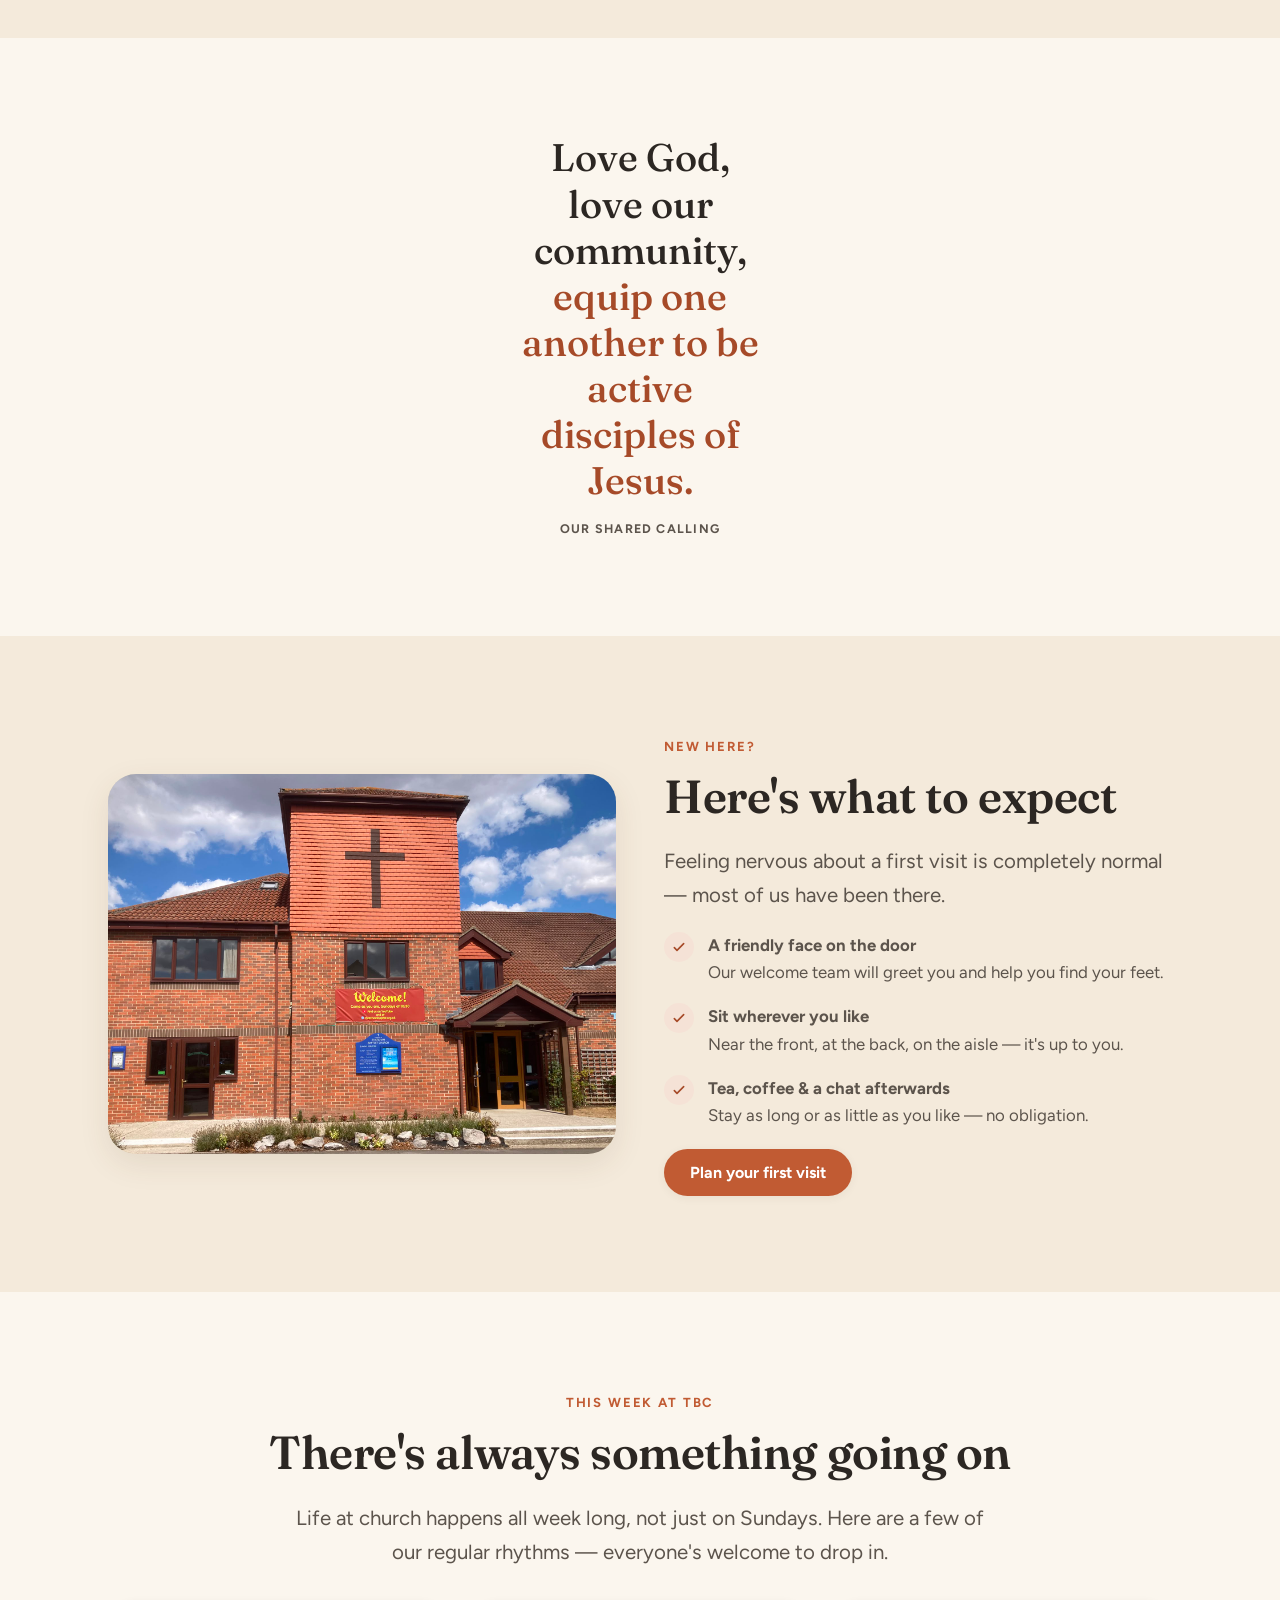
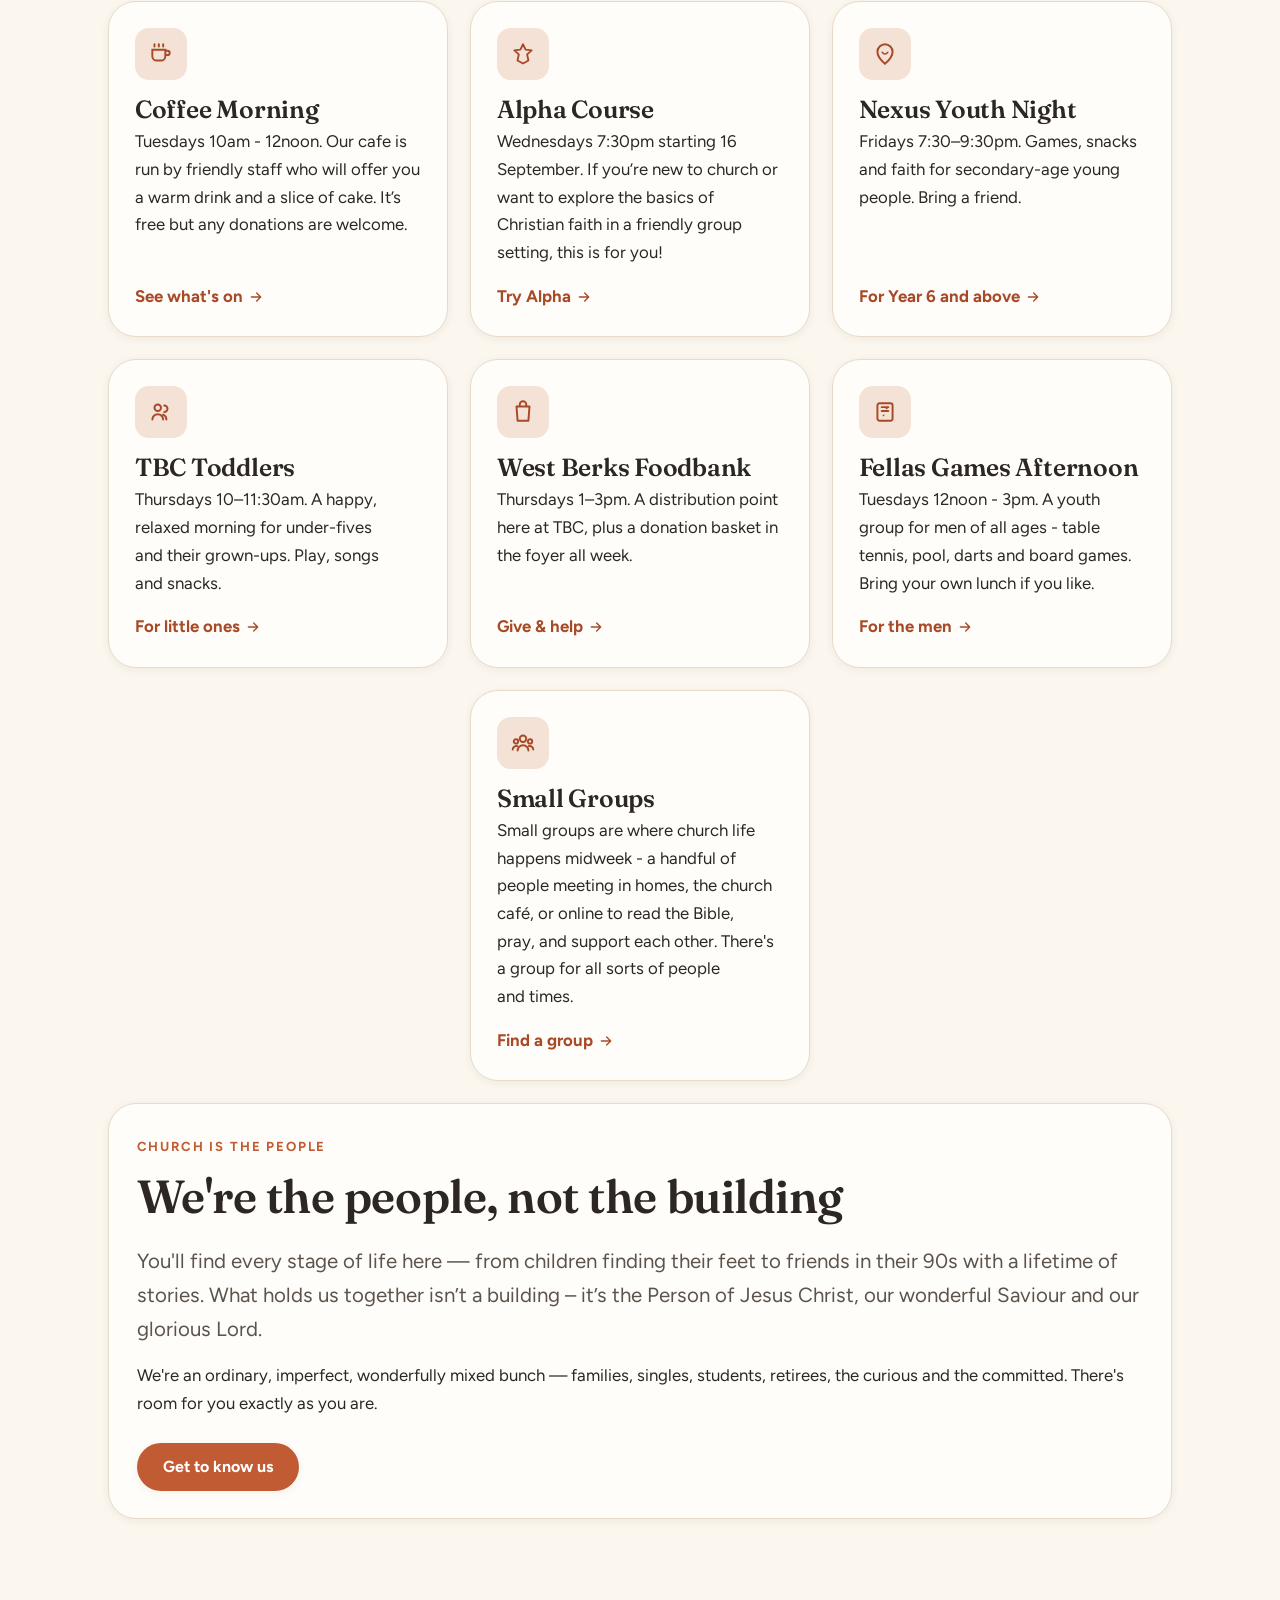
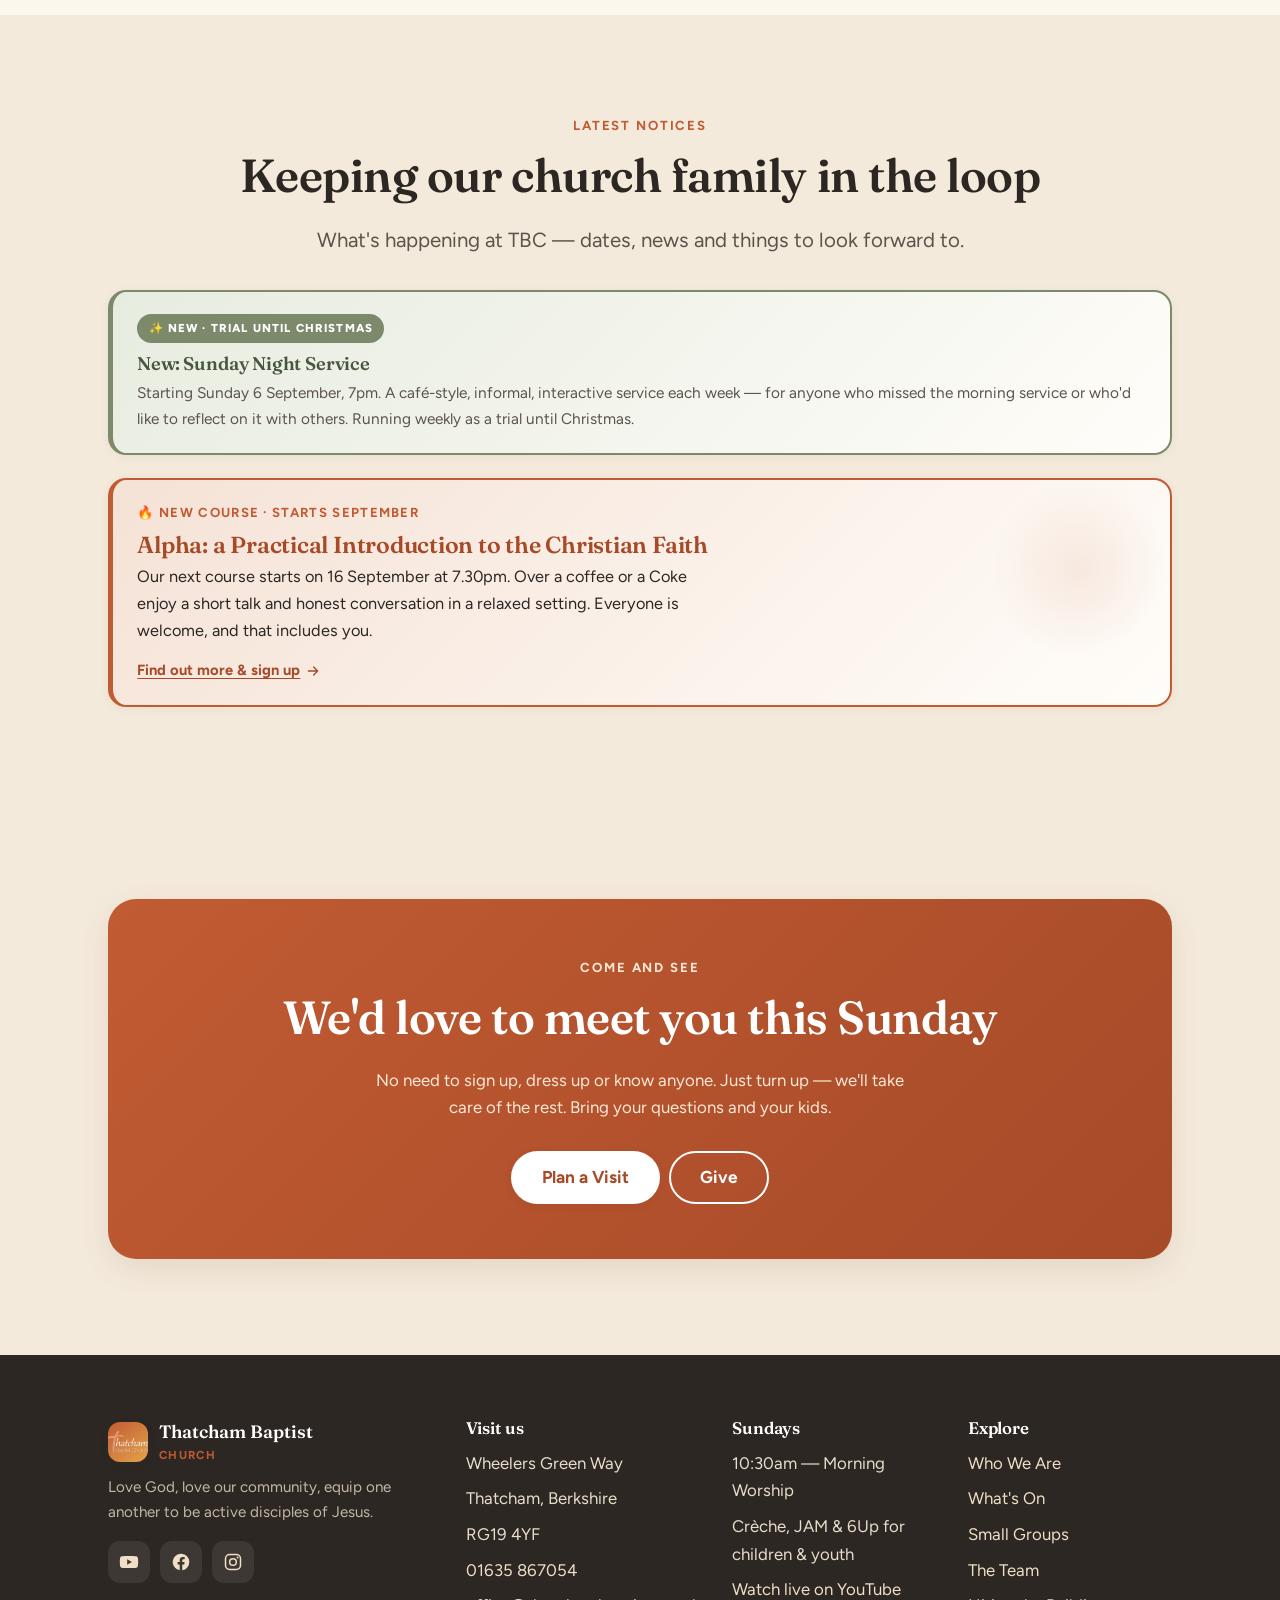
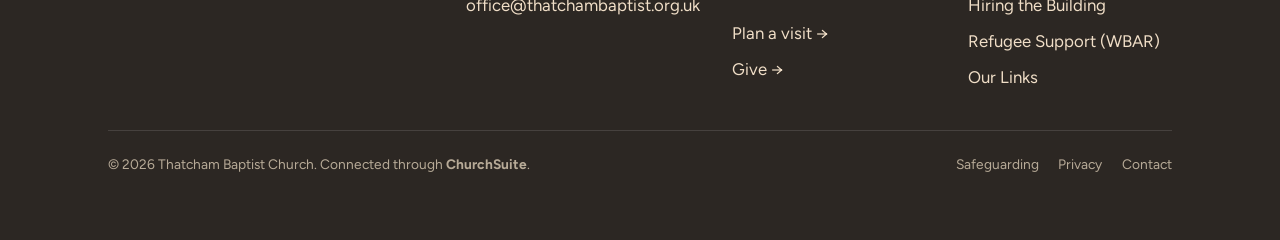
==== commit 444e350c: "Include Life Events" ====
--- a/index.html
+++ b/index.html
@@ -36,12 +36,15 @@
 
       <nav class="nav" aria-label="Primary">
         <a href="index.html" aria-current="page">Home</a>
-        <a href="who-we-are.html">Who We Are</a>
+        <div class="nav-group">
+          <a href="who-we-are.html">Who We Are</a>
+          <div class="nav-submenu"><a href="team.html">The Team</a></div>
+        </div>
         <a href="whats-on.html">What's On</a>
         <a href="new-to-faith.html">New to Faith</a>
         <a href="small-groups.html">Small Groups</a>
-        <a href="team.html">The Team</a>
         <a href="give.html">Give</a>
+        <a href="life-events.html">Life Events</a>
       </nav>
 
       <div class="header-cta">
@@ -62,11 +65,12 @@
     <div class="mobile-nav" id="mobile-nav">
       <a href="index.html" aria-current="page">Home</a>
       <a href="who-we-are.html">Who We Are</a>
+      <a class="mobile-nav__sublink" href="team.html">The Team</a>
       <a href="whats-on.html">What's On</a>
       <a href="new-to-faith.html">New to Faith</a>
       <a href="small-groups.html">Small Groups</a>
-      <a href="team.html">The Team</a>
       <a href="give.html">Give</a>
+      <a href="life-events.html">Life Events</a>
       <div class="mobile-cta">
         <a class="btn" href="visit.html">Plan a Visit</a>
         <a class="btn btn--ghost" href="https://www.youtube.com/@ThatchamBaptistChurch/streams" target="_blank"
--- a/css/styles.css
+++ b/css/styles.css
@@ -153,6 +153,7 @@
 .brand__sub  { display: block; font-family: var(--font-body); font-size: .72rem; letter-spacing: .12em; text-transform: uppercase; color: var(--clay); font-weight: 700; }
 
 .nav { display: none; }
+.nav-group { position: relative; }
 .nav a {
   font-weight: 600; color: var(--ink); text-decoration: none; font-size: .98rem;
   padding: .4rem .1rem; position: relative;
@@ -164,6 +165,30 @@
 }
 .nav a:hover::after, .nav a[aria-current="page"]::after { transform: scaleX(1); }
 .nav a[aria-current="page"] { color: var(--clay-dark); }
+.nav-submenu {
+  display: none;
+  position: absolute;
+  top: 100%;
+  left: -.8rem;
+  z-index: 110;
+  min-width: 10rem;
+  padding: .45rem;
+  border: 1px solid var(--line);
+  border-radius: 12px;
+  background: var(--cream);
+  box-shadow: var(--shadow-sm);
+}
+.nav-group:hover .nav-submenu,
+.nav-group:focus-within .nav-submenu { display: block; }
+.nav .nav-submenu a {
+  display: block;
+  padding: .65rem .75rem;
+  border-radius: 8px;
+  white-space: nowrap;
+}
+.nav .nav-submenu a::after { display: none; }
+.nav .nav-submenu a:hover,
+.nav .nav-submenu a[aria-current="page"] { background: var(--card); }
 
 .header-cta { display: none; gap: .55rem; }
 
@@ -191,11 +216,27 @@
   color: var(--ink); text-decoration: none; border-bottom: 1px solid var(--line);
 }
 .mobile-nav a[aria-current="page"] { color: var(--clay-dark); }
+.mobile-nav a.mobile-nav__sublink {
+  padding-left: 1.5rem;
+  font-size: 1rem;
+  color: var(--ink-soft);
+}
 .mobile-nav .mobile-cta { display: flex; flex-wrap: wrap; gap: .6rem; margin-top: 1.1rem; }
 .mobile-nav .mobile-cta .btn { flex: 1 1 auto; }
 
-@media (min-width: 940px) {
-  .nav { display: flex; gap: clamp(1rem, 2.2vw, 1.9rem); align-items: center; }
+@media (min-width: 1120px) {
+  .nav {
+    display: grid;
+    grid-template-columns: repeat(7, minmax(0, 1fr));
+    flex: 1 1 0;
+    gap: clamp(.75rem, 1.2vw, 1rem);
+    align-items: center;
+  }
+  .nav > a, .nav-group > a {
+    display: flex;
+    justify-content: center;
+    text-align: center;
+  }
   .header-cta { display: flex; }
   .nav-toggle { display: none; }
 }
